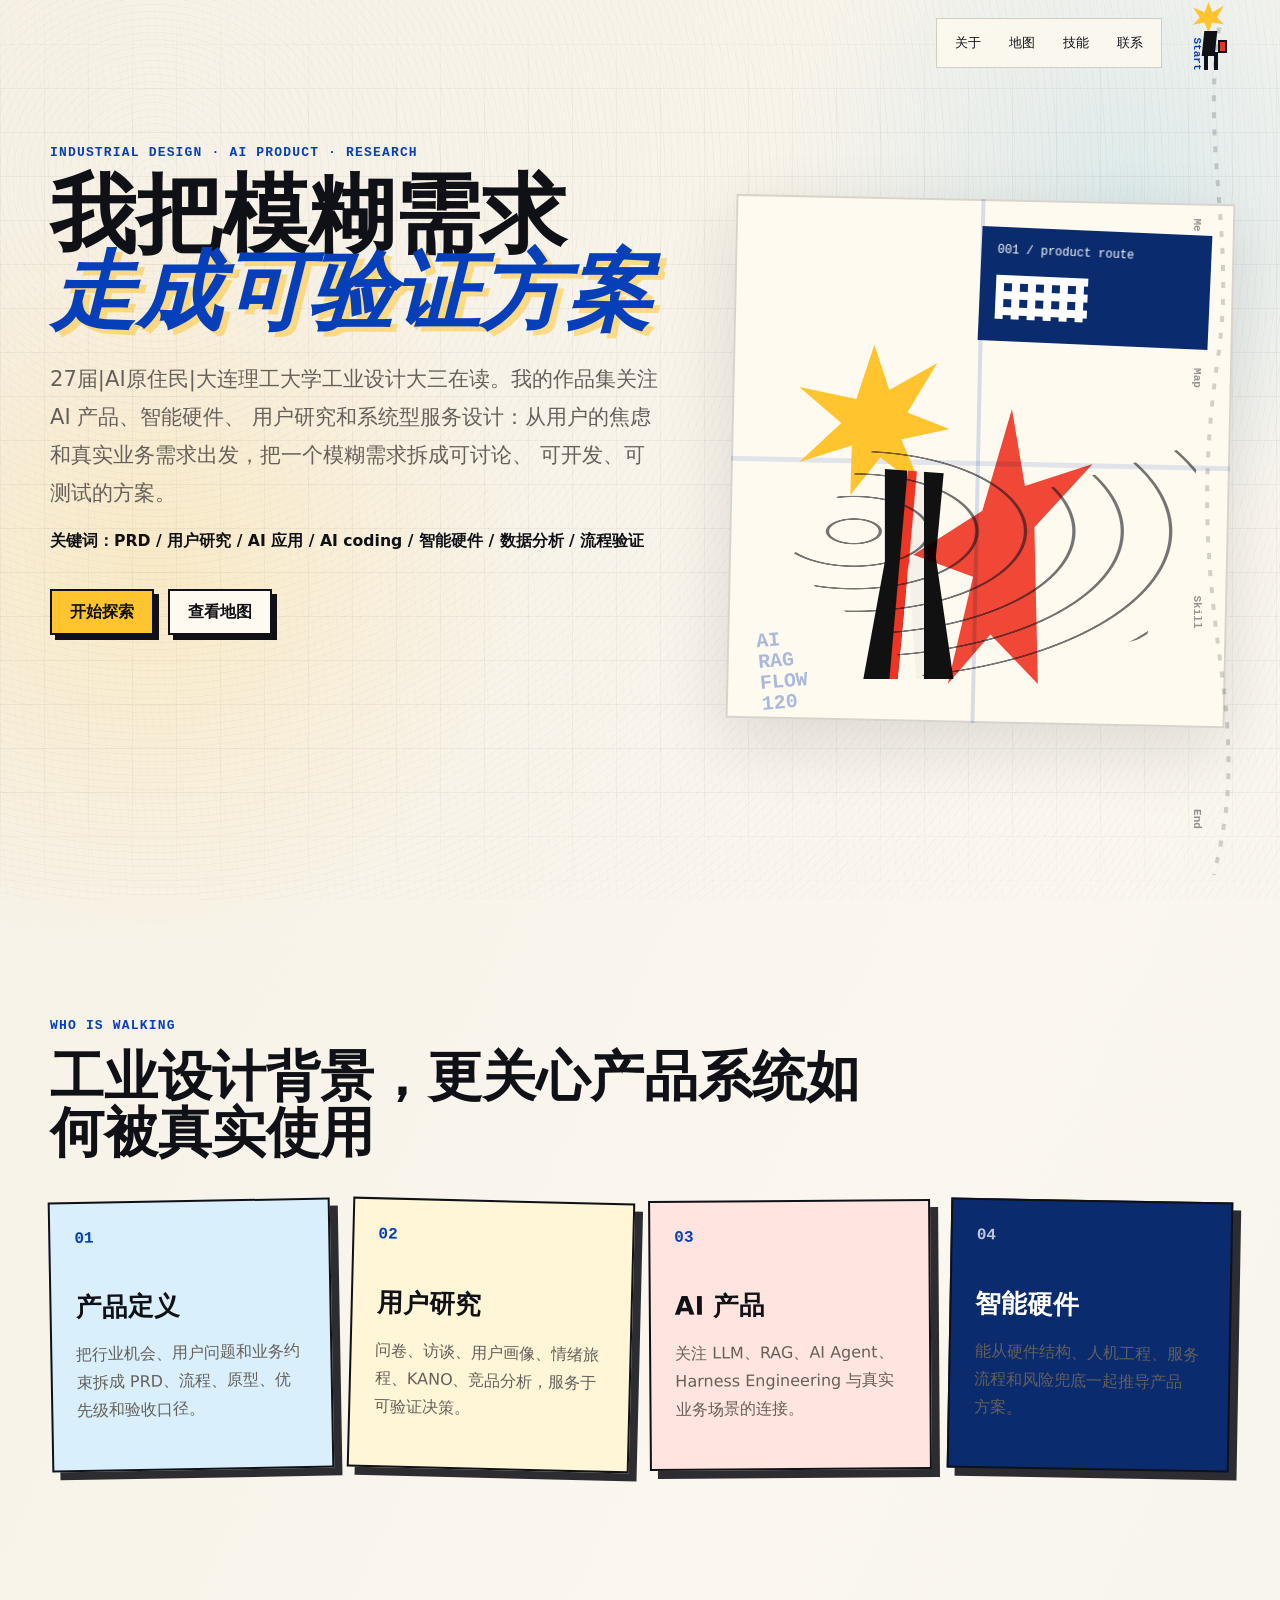
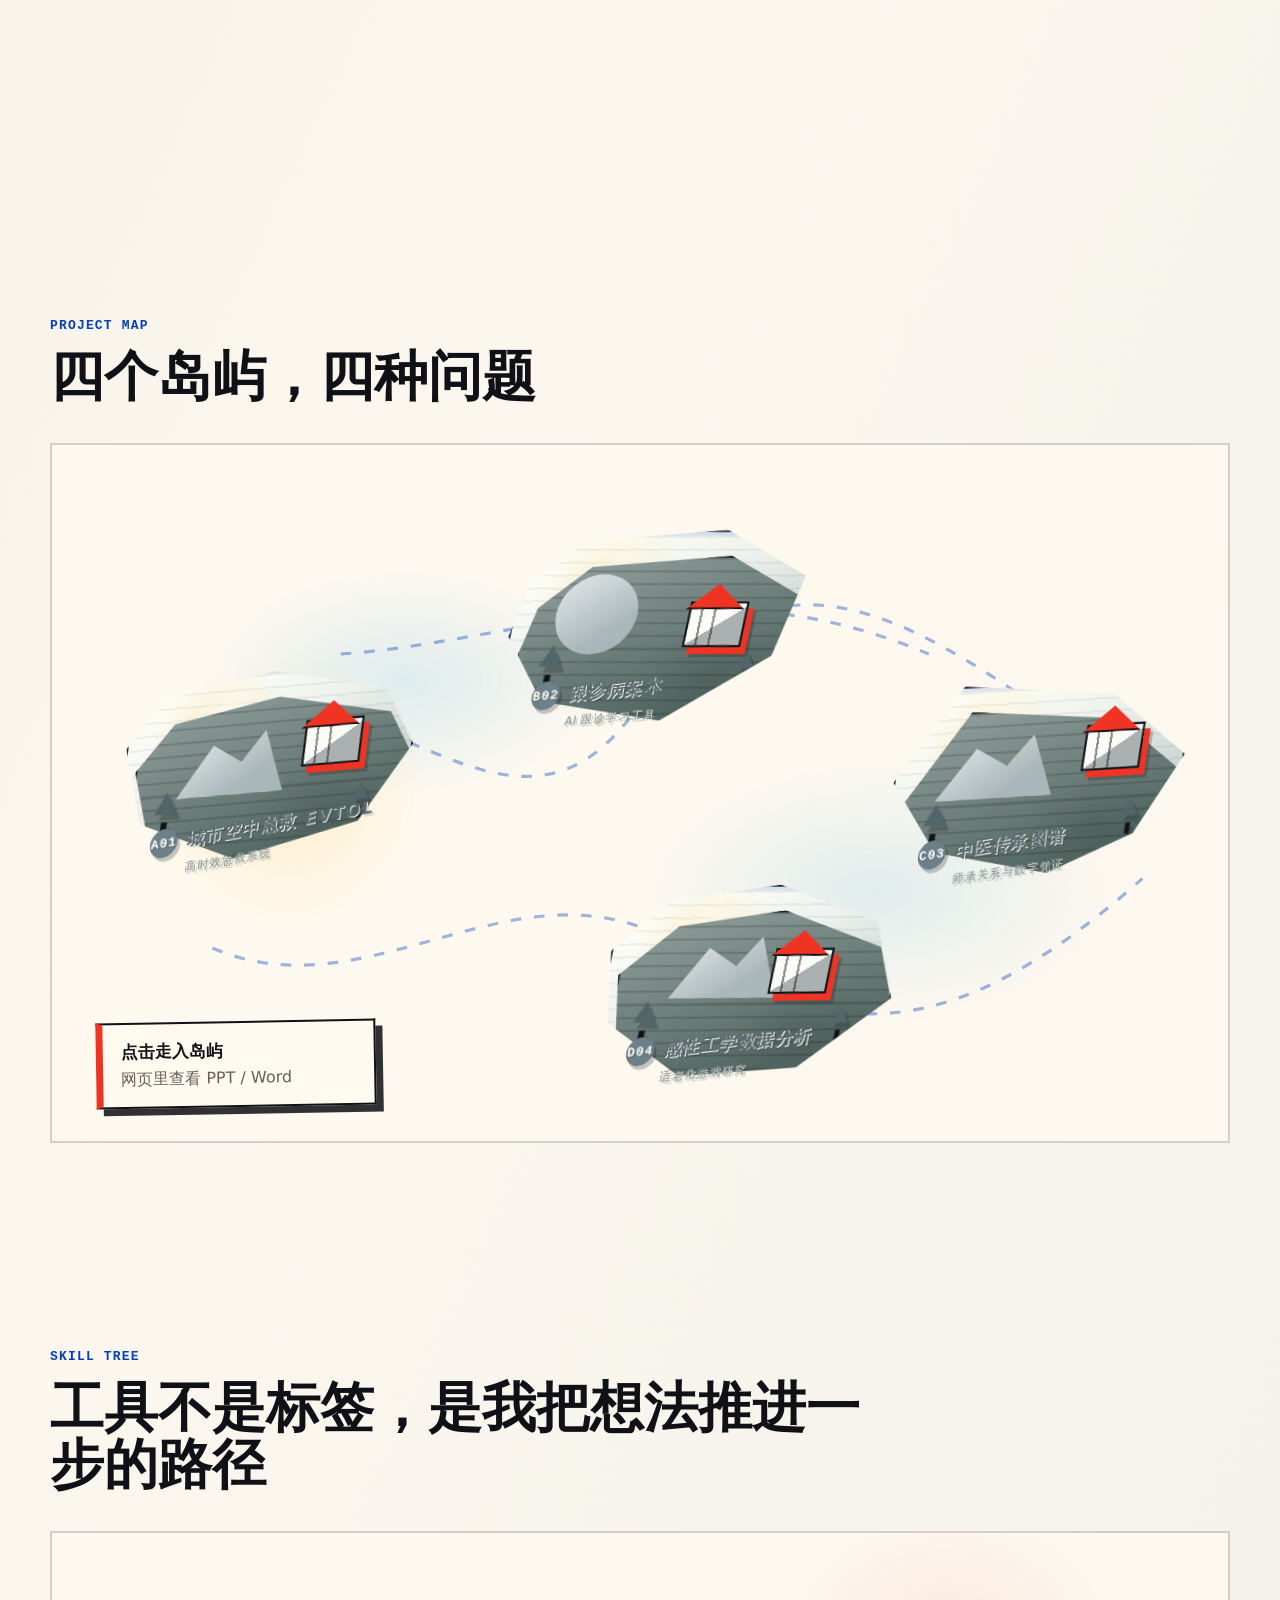
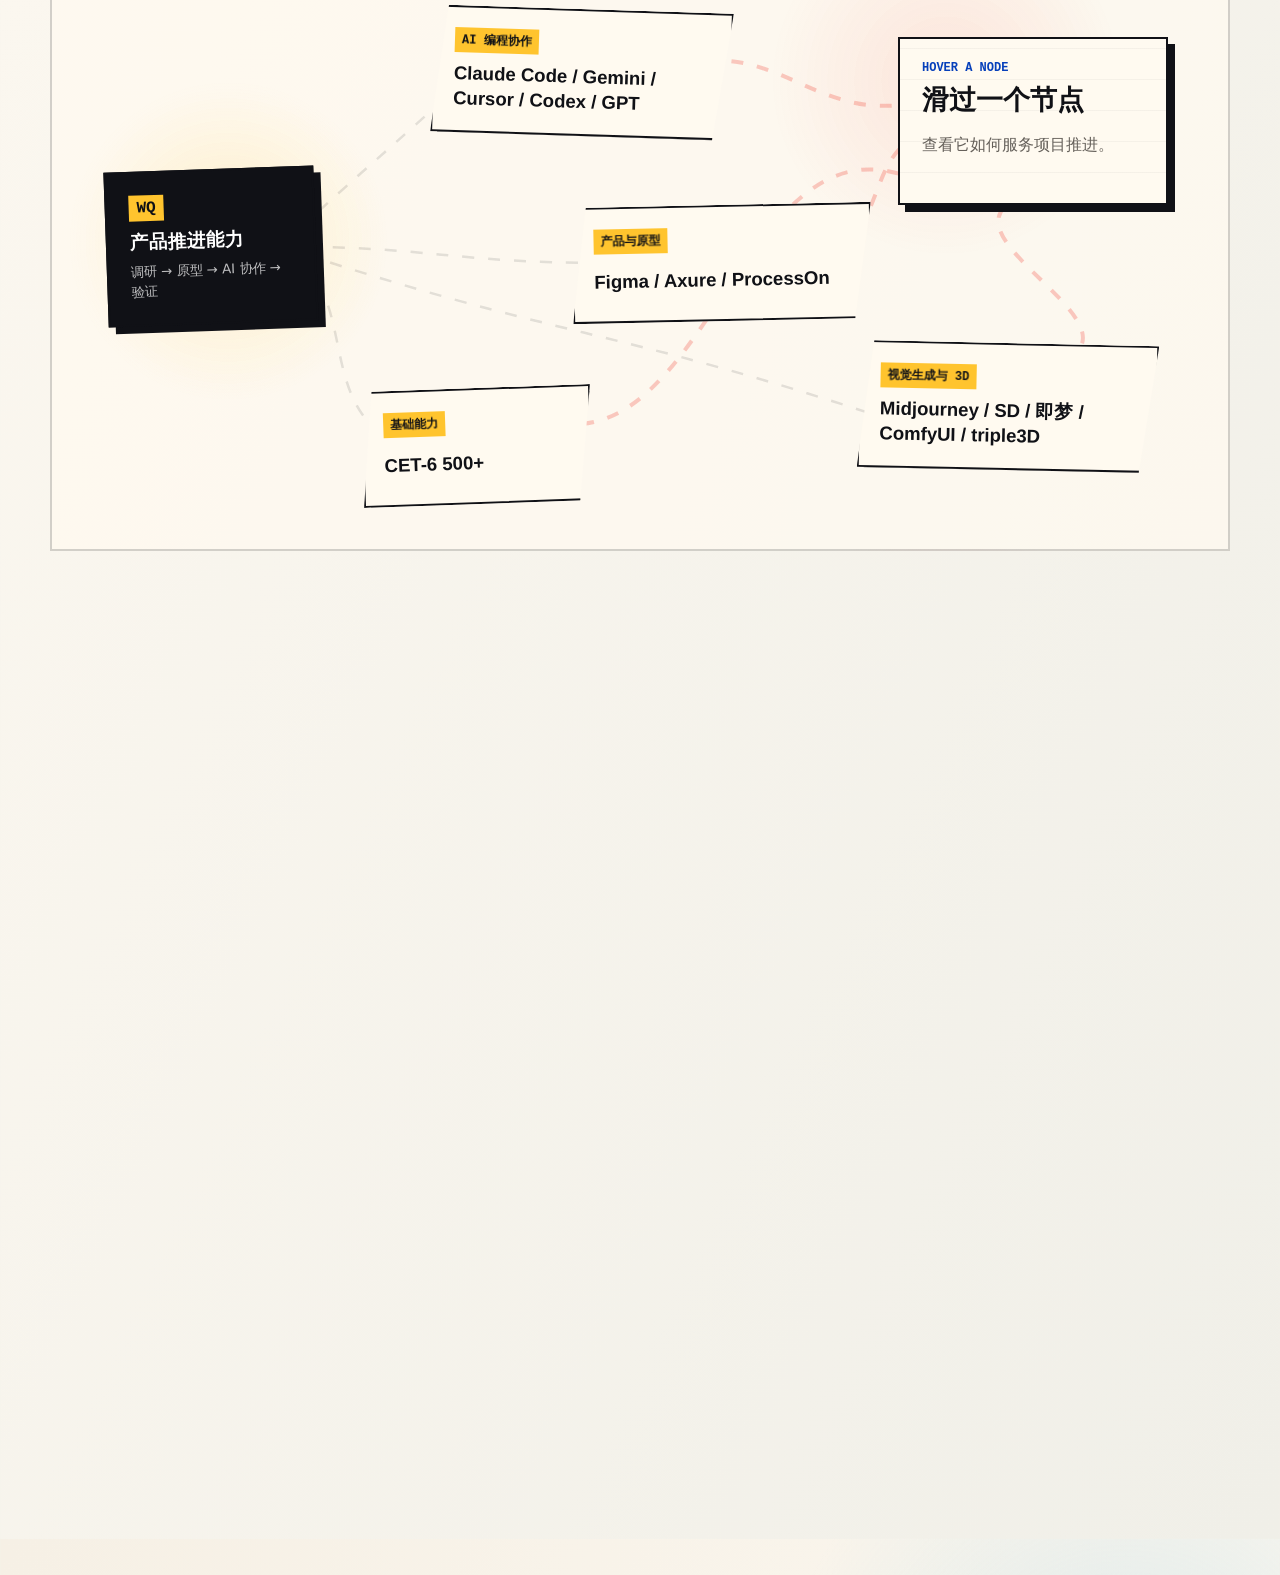
==== index.html @ afb956bc "Prepare portfolio site for Render deployment" ====
<!doctype html>
<html lang="zh-CN">
  <head>
    <meta charset="UTF-8" />
    <meta name="viewport" content="width=device-width, initial-scale=1.0" />
    <meta
      name="description"
      content="王钰琪的产品作品集：工业设计、AI 产品、智能硬件、用户研究与数据分析。"
    />
    <title>王钰琪 | Walking Product Portfolio</title>
    <link rel="icon" href="data:," />
    <link rel="stylesheet" href="./styles.css" />
  </head>
  <body>
    <div class="paper-noise" aria-hidden="true"></div>
    <div class="cursor-orbit" aria-hidden="true"></div>

    <aside class="walk-progress" aria-label="页面进度">
      <svg class="walk-path" viewBox="0 0 100 720" preserveAspectRatio="none" aria-hidden="true">
        <path
          id="walkPath"
          d="M52 22 C 18 120, 84 190, 50 286 S 28 450, 54 528 S 74 646, 42 700"
        />
        <path
          class="walk-path-drawn"
          d="M52 22 C 18 120, 84 190, 50 286 S 28 450, 54 528 S 74 646, 42 700"
        />
      </svg>
      <div class="walker" aria-hidden="true">
        <div class="walker-head"></div>
        <div class="walker-body"></div>
        <div class="walker-leg walker-leg-left"></div>
        <div class="walker-leg walker-leg-right"></div>
        <div class="walker-bag"></div>
      </div>
      <button class="progress-node" data-target="hero" style="--node-y: 6%">Start</button>
      <button class="progress-node" data-target="about" style="--node-y: 25%">Me</button>
      <button class="progress-node" data-target="map" style="--node-y: 42%">Map</button>
      <button class="progress-node" data-target="skills" style="--node-y: 68%">Skill</button>
      <button class="progress-node" data-target="contact" style="--node-y: 91%">End</button>
    </aside>

    <header class="site-header">
      <nav class="top-nav" aria-label="主导航">
        <a href="#about">关于</a>
        <a href="#map">地图</a>
        <a href="#skills">技能</a>
        <a href="#contact">联系</a>
      </nav>
    </header>

    <main>
      <section class="hero section-panel" id="hero">
        <div class="hero-copy">
          <p class="eyebrow">Industrial Design · AI Product · Research</p>
          <h1>
            我把模糊需求
            <span>走成可验证方案</span>
          </h1>
          <p class="lead">
            27届|AI原住民|大连理工大学工业设计大三在读。我的作品集关注 AI 产品、智能硬件、
            用户研究和系统型服务设计：从用户的焦虑和真实业务需求出发，把一个模糊需求拆成可讨论、
            可开发、可测试的方案。
          </p>
          <p class="profile-note">
            关键词：PRD / 用户研究 / AI 应用 / AI coding / 智能硬件 / 数据分析 / 流程验证
          </p>
          <div class="hero-actions">
            <a class="primary-link" href="#about">开始探索</a>
            <a class="ghost-link" href="#map">查看地图</a>
          </div>
        </div>
        <div class="hero-collage motion-reactive" data-reactive-strength="22" aria-hidden="true">
          <div class="sun-person">
            <div class="sun-head"></div>
            <div class="cut-body"></div>
            <div class="shadow-person"></div>
          </div>
          <div class="blueprint-card">
            <span>001 / product route</span>
            <div class="micro-grid"></div>
          </div>
          <div class="scribble-field"></div>
          <div class="ascii-ghost">AI<br />RAG<br />FLOW<br />120</div>
        </div>
      </section>

      <section class="about section-panel reveal" id="about">
        <div class="section-heading">
          <p class="eyebrow">Who is walking</p>
          <h2>工业设计背景，更关心产品系统如何被真实使用</h2>
        </div>
        <div class="profile-grid">
          <article class="profile-slice slice-blue motion-reactive" data-reactive-strength="10">
            <span class="slice-number">01</span>
            <h3>产品定义</h3>
            <p>把行业机会、用户问题和业务约束拆成 PRD、流程、原型、优先级和验收口径。</p>
          </article>
          <article class="profile-slice slice-cream motion-reactive" data-reactive-strength="10">
            <span class="slice-number">02</span>
            <h3>用户研究</h3>
            <p>问卷、访谈、用户画像、情绪旅程、KANO、竞品分析，服务于可验证决策。</p>
          </article>
          <article class="profile-slice slice-red motion-reactive" data-reactive-strength="10">
            <span class="slice-number">03</span>
            <h3>AI 产品</h3>
            <p>关注 LLM、RAG、AI Agent、Harness Engineering 与真实业务场景的连接。</p>
          </article>
          <article class="profile-slice slice-dark motion-reactive" data-reactive-strength="10">
            <span class="slice-number">04</span>
            <h3>智能硬件</h3>
            <p>能从硬件结构、人机工程、服务流程和风险兜底一起推导产品方案。</p>
          </article>
        </div>
      </section>

      <section class="map section-panel reveal" id="map">
        <div class="section-heading">
          <p class="eyebrow">Project map</p>
          <h2>四个岛屿，四种问题</h2>
        </div>
        <div class="map-board">
          <div class="map-tourist" aria-hidden="true">
            <div class="tourist-head"></div>
            <div class="tourist-body"></div>
            <div class="tourist-leg tourist-leg-left"></div>
            <div class="tourist-leg tourist-leg-right"></div>
            <div class="tourist-pack"></div>
          </div>
          <svg class="map-lines" viewBox="0 0 1100 620" aria-hidden="true">
            <path d="M120 300 C260 110 410 410 540 240 S780 120 990 280" />
            <path d="M150 455 C300 520 440 360 590 455 S850 540 1020 390" />
            <path d="M270 180 C430 170 610 90 820 180" />
          </svg>
          <a class="project-island island-evt motion-reactive" href="./project.html?id=evtol" data-project="evtol" data-reactive-strength="16" aria-label="城市空中急救 eVTOL">
            <span class="island-land">
              <span class="island-water"></span>
              <span class="island-hill"></span>
              <span class="island-house"></span>
              <span class="island-tree tree-a"></span>
              <span class="island-tree tree-b"></span>
            </span>
            <span class="island-label">
              <span class="island-code">A01</span>
              <strong>城市空中急救 eVTOL</strong>
              <small>高时效急救系统</small>
            </span>
          </a>
          <a class="project-island island-case motion-reactive" href="./project.html?id=casebook" data-project="casebook" data-reactive-strength="16">
            <span class="island-land">
              <span class="island-water"></span>
              <span class="island-hill"></span>
              <span class="island-house"></span>
              <span class="island-tree tree-a"></span>
              <span class="island-tree tree-b"></span>
            </span>
            <span class="island-label">
              <span class="island-code">B02</span>
              <strong>跟诊病案本</strong>
              <small>AI 跟诊学习工具</small>
            </span>
          </a>
          <a class="project-island island-lineage motion-reactive" href="./project.html?id=lineage" data-project="lineage" data-reactive-strength="16">
            <span class="island-land">
              <span class="island-water"></span>
              <span class="island-hill"></span>
              <span class="island-house"></span>
              <span class="island-tree tree-a"></span>
              <span class="island-tree tree-b"></span>
            </span>
            <span class="island-label">
              <span class="island-code">C03</span>
              <strong>中医传承图谱</strong>
              <small>师承关系与数字凭证</small>
            </span>
          </a>
          <a class="project-island island-kansei motion-reactive" href="./project.html?id=kansei" data-project="kansei" data-reactive-strength="16">
            <span class="island-land">
              <span class="island-water"></span>
              <span class="island-hill"></span>
              <span class="island-house"></span>
              <span class="island-tree tree-a"></span>
              <span class="island-tree tree-b"></span>
            </span>
            <span class="island-label">
              <span class="island-code">D04</span>
              <strong>感性工学数据分析</strong>
              <small>适老化游戏研究</small>
            </span>
          </a>
          <div class="map-hint" aria-hidden="true">
            <b>点击走入岛屿</b>
            <span>网页里查看 PPT / Word</span>
          </div>
        </div>
      </section>

      <section class="skills section-panel reveal" id="skills">
        <div class="section-heading">
          <p class="eyebrow">Skill tree</p>
          <h2>工具不是标签，是我把想法推进一步的路径</h2>
        </div>
        <div class="skill-tree" aria-label="技能树">
          <svg class="skill-wires" viewBox="0 0 1120 600" aria-hidden="true">
            <path class="wire wire-ai" d="M180 270 C285 105 430 92 548 142 S745 142 910 116" />
            <path class="wire wire-ai-result result-wire" d="M620 130 C750 78 820 88 890 160" />
            <path class="wire wire-product" d="M196 312 C330 300 446 302 560 320 S740 320 920 298" />
            <path class="wire wire-product-result result-wire" d="M760 318 C850 300 880 254 880 214" />
            <path class="wire wire-visual" d="M188 356 C318 470 485 492 628 468 S715 482 754 492" />
            <path class="wire wire-visual-result result-wire" d="M920 408 C985 350 958 278 850 270" />
            <path class="wire wire-base" d="M148 350 C240 438 330 486 474 520" />
            <path class="wire wire-base-result result-wire" d="M430 508 C620 588 796 428 878 278" />
          </svg>
          <article class="skill-root motion-reactive" data-reactive-strength="8">
            <span>WQ</span>
            <b>产品推进能力</b>
            <small>调研 → 原型 → AI 协作 → 验证</small>
          </article>
          <button class="skill-node node-ai motion-reactive" data-skill="ai" data-reactive-strength="8">
            <span>AI 编程协作</span>
            <b>Claude Code / Gemini / Cursor / Codex / GPT</b>
          </button>
          <button class="skill-node node-product motion-reactive" data-skill="product" data-reactive-strength="8">
            <span>产品与原型</span>
            <b>Figma / Axure / ProcessOn</b>
          </button>
          <button class="skill-node node-visual motion-reactive" data-skill="visual" data-reactive-strength="8">
            <span>视觉生成与 3D</span>
            <b>Midjourney / SD / 即梦 / ComfyUI / triple3D</b>
          </button>
          <button class="skill-node node-base motion-reactive" data-skill="base" data-reactive-strength="8">
            <span>基础能力</span>
            <b>CET-6 500+</b>
          </button>
          <aside class="skill-panel motion-reactive" data-reactive-strength="8" aria-live="polite">
            <p class="skill-panel-kicker">Hover a node</p>
            <h3 id="skillTitle">滑过一个节点</h3>
            <p id="skillDesc">查看它如何服务项目推进。</p>
          </aside>
        </div>
      </section>

      <section class="contact section-panel reveal" id="contact">
        <div class="receipt">
          <p class="eyebrow">End of walk</p>
          <div class="receipt-lines">
            <span>大连理工大学 · 工业设计 · 大三在读</span>
            <span>AI 产品 / 产品经理 / 智能硬件产品</span>
            <span>ggmz86@qq.com</span>
            <span>18242078725</span>
          </div>
          <a class="primary-link contact-trigger" href="mailto:ggmz86@qq.com">联系我</a>
        </div>
      </section>
    </main>

    <div class="mail-popover" id="mailPopover" hidden>
      <div class="mail-card" role="dialog" aria-modal="true" aria-labelledby="mailTitle">
        <button class="mail-close" type="button" aria-label="关闭提示">×</button>
        <p class="eyebrow">Signal received</p>
        <h2 id="mailTitle">请发送邮件到我的邮箱吧！</h2>
        <p>我已经把收件箱擦亮了：<b>ggmz86@qq.com</b></p>
      </div>
    </div>

    <script src="./content.js"></script>
    <script src="./app.js"></script>
  </body>
</html>
---- styles.css ----
:root {
  --paper: #f4f0e8;
  --paper-2: #fffaf0;
  --ink: #101116;
  --muted: #65605a;
  --blue: #063fba;
  --blue-2: #0b2b6f;
  --sky: #8ecae6;
  --red: #f03424;
  --yellow: #ffc42e;
  --line: rgba(16, 17, 22, 0.18);
  --shadow: 0 22px 70px rgba(16, 17, 22, 0.12);
  --mono: "Courier New", "SFMono-Regular", Consolas, monospace;
  --sans: "Inter", "PingFang SC", "Microsoft YaHei", system-ui, sans-serif;
  --mx: 0;
  --my: 0;
}

* {
  box-sizing: border-box;
}

html {
  scroll-behavior: smooth;
  scroll-padding-top: 96px;
}

body {
  margin: 0;
  min-width: 320px;
  background:
    radial-gradient(circle at 12% 12%, rgba(255, 196, 46, 0.18), transparent 24rem),
    radial-gradient(circle at 88% 4%, rgba(142, 202, 230, 0.26), transparent 22rem),
    linear-gradient(115deg, #f6f0e5, #fbf7ef 42%, #f0efe8);
  color: var(--ink);
  font-family: var(--sans);
  overflow-x: hidden;
}

body::before {
  content: "";
  position: fixed;
  inset: 0;
  pointer-events: none;
  background-image:
    linear-gradient(rgba(16, 17, 22, 0.045) 1px, transparent 1px),
    linear-gradient(90deg, rgba(16, 17, 22, 0.035) 1px, transparent 1px);
  background-size: 44px 44px;
  mask-image: linear-gradient(to bottom, transparent, black 12%, black 88%, transparent);
  z-index: 0;
}

.paper-noise {
  position: fixed;
  inset: 0;
  z-index: 1;
  pointer-events: none;
  opacity: 0.38;
  mix-blend-mode: multiply;
  background-image:
    repeating-radial-gradient(circle at 12% 20%, rgba(16, 17, 22, 0.06) 0 1px, transparent 1px 7px),
    repeating-linear-gradient(85deg, transparent 0 7px, rgba(16, 17, 22, 0.028) 7px 8px);
}

.cursor-orbit {
  position: fixed;
  width: 190px;
  height: 190px;
  border: 1px dashed rgba(6, 63, 186, 0.22);
  border-radius: 50%;
  translate: -50% -50%;
  pointer-events: none;
  z-index: 3;
  opacity: 0;
  transition: opacity 180ms ease;
}

main,
.site-header,
.walk-progress {
  position: relative;
  z-index: 2;
}

.site-header {
  position: fixed;
  top: 18px;
  left: 24px;
  right: 118px;
  display: flex;
  align-items: center;
  justify-content: flex-end;
  gap: 24px;
  z-index: 20;
  pointer-events: none;
}

.top-nav {
  pointer-events: auto;
}

.top-nav {
  display: flex;
  align-items: center;
  gap: 4px;
  padding: 6px;
  border: 1px solid rgba(16, 17, 22, 0.18);
  background: rgba(255, 250, 240, 0.76);
  backdrop-filter: blur(14px);
}

.top-nav a {
  color: var(--ink);
  text-decoration: none;
  font-size: 13px;
  padding: 9px 12px;
}

.top-nav a:hover {
  color: var(--blue);
  background: rgba(6, 63, 186, 0.08);
}

.section-panel {
  width: min(1180px, calc(100vw - 48px));
  min-height: 100vh;
  margin: 0 auto;
  padding: 118px 0 88px;
  scroll-margin-top: 96px;
}

.hero-copy {
  position: relative;
  min-height: 640px;
  isolation: isolate;
}

.hero {
  display: grid;
  grid-template-columns: minmax(0, 1fr) minmax(360px, 0.78fr);
  align-items: center;
  gap: 42px;
}

.eyebrow {
  margin: 0 0 16px;
  color: var(--blue);
  font-family: var(--mono);
  font-size: 13px;
  font-weight: 700;
  letter-spacing: 0.09em;
  text-transform: uppercase;
}

h1,
h2,
h3,
p {
  text-wrap: pretty;
}

h1 {
  margin: 0;
  max-width: 760px;
  font-size: clamp(3.25rem, 6.7vw, 6.3rem);
  line-height: 0.9;
  letter-spacing: 0;
}

h1 span {
  display: block;
  color: var(--blue);
  font-style: italic;
  text-shadow: 6px 5px 0 rgba(255, 196, 46, 0.52);
}

.lead {
  max-width: 650px;
  margin: 30px 0 0;
  color: var(--muted);
  font-size: clamp(1.05rem, 2vw, 1.32rem);
  line-height: 1.8;
}

.hero-copy .lead,
.hero-copy .profile-note,
.hero-copy .hero-actions {
  margin-left: 0;
  max-width: 610px;
}

.profile-note {
  max-width: 640px;
  margin: 16px 0 0;
  color: var(--ink);
  font-size: 0.98rem;
  line-height: 1.7;
  font-weight: 700;
}

.hero-actions {
  display: flex;
  flex-wrap: wrap;
  gap: 14px;
  margin-top: 34px;
}

.primary-link,
.ghost-link {
  display: inline-flex;
  align-items: center;
  min-height: 46px;
  padding: 0 18px;
  border: 2px solid var(--ink);
  color: var(--ink);
  text-decoration: none;
  font-weight: 800;
  box-shadow: 5px 5px 0 var(--ink);
  transition: transform 180ms ease, box-shadow 180ms ease, background 180ms ease;
}

.primary-link {
  background: var(--yellow);
}

.ghost-link {
  background: var(--paper-2);
}

.primary-link:hover,
.ghost-link:hover {
  transform: translate(3px, 3px);
  box-shadow: 2px 2px 0 var(--ink);
}

.hero-collage {
  position: relative;
  min-height: 620px;
  transform:
    translate(calc(var(--mx) * 8px), calc(var(--my) * 8px))
    rotate(calc(var(--mx) * 0.8deg));
  transition: transform 180ms ease;
}

.hero-collage::before {
  content: "";
  position: absolute;
  inset: 44px 0 52px;
  border: 2px solid rgba(16, 17, 22, 0.16);
  transform: rotate(1.2deg);
  background:
    linear-gradient(90deg, transparent 0 49%, rgba(6, 63, 186, 0.16) 49% 50%, transparent 50%),
    linear-gradient(0deg, transparent 0 49%, rgba(6, 63, 186, 0.12) 49% 50%, transparent 50%),
    var(--paper-2);
  box-shadow: var(--shadow);
}

.blueprint-card {
  position: absolute;
  top: 76px;
  right: 20px;
  width: 230px;
  height: 114px;
  padding: 16px;
  background: var(--blue-2);
  color: white;
  font-family: var(--mono);
  font-size: 12px;
  transform: rotate(2.5deg);
  translate: calc(var(--mx) * -14px) calc(var(--my) * 10px);
}

.micro-grid {
  width: 92px;
  height: 44px;
  margin-top: 18px;
  background:
    linear-gradient(90deg, white 8px, transparent 8px) 0 0 / 16px 16px,
    linear-gradient(white 8px, transparent 8px) 0 0 / 16px 16px;
}

.sun-person {
  position: absolute;
  left: 40px;
  top: 190px;
  width: 310px;
  height: 360px;
}

.sun-head {
  position: absolute;
  left: 28px;
  top: 0;
  width: 150px;
  height: 150px;
  background: var(--yellow);
  clip-path: polygon(50% 0, 60% 30%, 92% 12%, 72% 45%, 100% 56%, 68% 63%, 82% 96%, 54% 75%, 34% 100%, 35% 67%, 0 78%, 28% 52%, 0 28%, 38% 36%);
  filter: url("#none");
  animation: pulseSun 2.8s steps(2) infinite;
}

.hero-collage:hover .sun-head,
.motion-reactive.is-reacting .sun-head {
  animation-duration: 0.55s;
}

.cut-body {
  position: absolute;
  left: 92px;
  top: 124px;
  width: 98px;
  height: 210px;
  background:
    linear-gradient(95deg, transparent 0 38%, var(--red) 39% 46%, transparent 47%),
    linear-gradient(90deg, #111 0 45%, #f5f1e9 45% 62%, #111 62%);
  clip-path: polygon(22% 0, 82% 2%, 74% 42%, 92% 100%, 54% 100%, 46% 45%, 35% 100%, 0 100%, 22% 44%);
}

.shadow-person {
  position: absolute;
  right: 0;
  top: 64px;
  width: 170px;
  height: 275px;
  background: var(--red);
  opacity: 0.9;
  clip-path: polygon(48% 0, 62% 28%, 100% 20%, 71% 43%, 86% 100%, 54% 82%, 33% 100%, 39% 61%, 2% 53%, 39% 37%);
  mix-blend-mode: multiply;
  transform: skew(-8deg);
  translate: calc(var(--mx) * 18px) calc(var(--my) * -10px);
}

.scribble-field {
  position: absolute;
  right: 44px;
  bottom: 92px;
  width: 380px;
  height: 240px;
  background:
    repeating-radial-gradient(ellipse at 16% 38%, transparent 0 22px, rgba(16, 17, 22, 0.8) 23px 25px, transparent 26px 44px);
  clip-path: polygon(0 50%, 24% 0, 62% 22%, 100% 4%, 86% 78%, 38% 100%);
  opacity: 0.72;
  transform:
    translate(calc(var(--mx) * 26px), calc(var(--my) * -18px))
    rotate(calc(var(--mx) * 9deg))
    scale(1.1);
  animation: rippleFloat 2.4s ease-in-out infinite;
}

.ascii-ghost {
  position: absolute;
  left: 28px;
  bottom: 62px;
  color: var(--blue);
  font-family: var(--mono);
  font-size: 20px;
  font-weight: 900;
  line-height: 1.05;
  opacity: 0.34;
  transform: rotate(-5deg);
  translate: calc(var(--mx) * -10px) calc(var(--my) * -18px);
}

.section-heading {
  max-width: 860px;
  margin-bottom: 38px;
}

.section-heading .eyebrow,
.section-heading h2,
.profile-slice,
.project-island,
.skill-root,
.skill-node,
.skill-panel,
.receipt {
  opacity: 0;
  transform:
    translate(
      calc(var(--card-x, 0px) + var(--hover-x, 0px)),
      calc(var(--card-y, 0px) + var(--hover-y, 42px))
    )
    rotate(var(--tilt, 0deg));
  transition:
    opacity 520ms ease,
    transform 620ms cubic-bezier(0.05, 0.88, 0.15, 1);
}

.section-heading h2 {
  transition-delay: 80ms;
}

.reveal.is-visible .section-heading .eyebrow,
.reveal.is-visible .section-heading h2,
.reveal.is-visible .profile-slice,
.reveal.is-visible .project-island,
.reveal.is-visible .skill-root,
.reveal.is-visible .skill-node,
.reveal.is-visible .skill-panel,
.reveal.is-visible .receipt {
  opacity: 1;
  transform:
    translate(
      calc(var(--card-x, 0px) + var(--hover-x, 0px)),
      calc(var(--card-y, 0px) + var(--hover-y, 0px))
    )
    rotate(var(--tilt, 0deg));
}

.reveal.is-visible .profile-slice:nth-child(2),
.reveal.is-visible .project-island:nth-of-type(2),
.reveal.is-visible .skill-node:nth-of-type(2) {
  transition-delay: 110ms;
}

.reveal.is-visible .profile-slice:nth-child(3),
.reveal.is-visible .project-island:nth-of-type(3),
.reveal.is-visible .skill-node:nth-of-type(3) {
  transition-delay: 190ms;
}

.reveal.is-visible .profile-slice:nth-child(4),
.reveal.is-visible .project-island:nth-of-type(4),
.reveal.is-visible .skill-node:nth-of-type(4) {
  transition-delay: 270ms;
}

.section-heading h2 {
  margin: 0;
  font-size: clamp(2rem, 4.2vw, 4rem);
  line-height: 1.05;
  letter-spacing: 0;
}

.profile-grid {
  display: grid;
  grid-template-columns: repeat(4, minmax(0, 1fr));
  gap: 18px;
}

.profile-slice,
.receipt {
  border: 2px solid var(--ink);
  background: var(--paper-2);
  box-shadow: 8px 8px 0 rgba(16, 17, 22, 0.88);
}

.profile-slice {
  min-height: 270px;
  padding: 24px;
  --tilt: -1deg;
  transition: transform 180ms ease, background 220ms ease, opacity 520ms ease;
}

.profile-slice:nth-child(2) { --tilt: 1.4deg; }
.profile-slice:nth-child(3) { --tilt: -0.4deg; }
.profile-slice:nth-child(4) { --tilt: 1deg; }

.profile-slice:hover {
  --hover-x: var(--rx, 0px);
  --hover-y: calc(-8px + var(--ry, 0px));
  --tilt: 0deg;
}

.slice-blue { background: #d9effb; }
.slice-cream { background: #fff5d7; }
.slice-red { background: #ffe4df; }
.slice-dark { background: var(--blue-2); color: white; }
.slice-dark p,
.slice-dark .slice-number { color: rgba(255, 255, 255, 0.74); }

.slice-number {
  color: var(--blue);
  font-family: var(--mono);
  font-weight: 900;
}

.profile-slice h3 {
  margin: 42px 0 16px;
  font-size: 1.6rem;
}

.profile-slice p {
  margin: 0;
  color: var(--muted);
  line-height: 1.75;
}

.map-board {
  position: relative;
  min-height: 700px;
  border: 2px solid rgba(16, 17, 22, 0.18);
  background:
    radial-gradient(ellipse at 30% 34%, rgba(142, 202, 230, 0.28), transparent 13rem),
    radial-gradient(ellipse at 70% 64%, rgba(142, 202, 230, 0.26), transparent 15rem),
    radial-gradient(circle at 20% 50%, rgba(255, 196, 46, 0.18), transparent 9rem),
    rgba(255, 250, 240, 0.72);
  overflow: hidden;
}

.map-board.is-touring {
  cursor: none;
}

.map-lines {
  position: absolute;
  inset: 0;
  width: 100%;
  height: 100%;
  fill: none;
  stroke: rgba(6, 63, 186, 0.38);
  stroke-width: 3;
  stroke-dasharray: 10 12;
}

.map-tourist {
  position: absolute;
  left: var(--tour-x, 50%);
  top: var(--tour-y, 50%);
  width: 46px;
  height: 66px;
  z-index: 9;
  pointer-events: none;
  opacity: 0;
  transform: translate(-50%, -86%) scale(0.92);
  transition: opacity 120ms ease;
}

.map-board.is-touring .map-tourist {
  opacity: 1;
}

.tourist-head {
  position: absolute;
  left: 8px;
  top: 0;
  width: 32px;
  height: 32px;
  background: var(--yellow);
  clip-path: polygon(50% 0, 62% 33%, 100% 12%, 77% 50%, 100% 72%, 61% 66%, 50% 100%, 37% 66%, 0 73%, 22% 50%, 0 18%, 38% 33%);
}

.tourist-body {
  position: absolute;
  left: 18px;
  top: 30px;
  width: 13px;
  height: 24px;
  background: var(--ink);
  transform: skew(-7deg);
}

.tourist-leg {
  position: absolute;
  top: 52px;
  width: 4px;
  height: 16px;
  background: var(--ink);
  transform-origin: top;
}

.tourist-leg-left {
  left: 18px;
  animation: leftStep 0.34s steps(2) infinite;
}

.tourist-leg-right {
  left: 29px;
  animation: rightStep 0.34s steps(2) infinite;
}

.tourist-pack {
  position: absolute;
  left: 32px;
  top: 38px;
  width: 10px;
  height: 13px;
  border: 2px solid var(--ink);
  background: var(--red);
}

.project-island {
  position: absolute;
  width: 300px;
  height: 230px;
  padding: 0;
  border: 0;
  background: transparent;
  color: var(--ink);
  text-align: left;
  cursor: pointer;
  text-decoration: none;
  transition: transform 160ms cubic-bezier(0.1, 1.2, 0.1, 1);
  will-change: transform;
}

.project-island:hover {
  --hover-x: calc(4px + var(--rx, 0px));
  --hover-y: calc(-8px + var(--ry, 0px));
  --tilt: calc(var(--base-rotate, 0deg) + var(--spin, 0deg));
}

.project-island.is-visited .island-label {
  box-shadow:
    5px 5px 0 var(--red),
    9px 12px 0 rgba(16, 17, 22, 0.16);
}

.project-island.is-visited .island-water {
  border-color: rgba(6, 63, 186, 0.68);
  animation: islandWake 0.72s ease both;
}

.project-island strong {
  font-size: 1rem;
}

.project-island small {
  color: var(--muted);
}

.island-land {
  position: absolute;
  inset: 14px 6px 24px;
  display: block;
  background:
    radial-gradient(circle at 35% 26%, rgba(255, 255, 255, 0.92), transparent 15%),
    radial-gradient(circle at var(--hill-x, 32%) var(--hill-y, 33%), rgba(255, 196, 46, 0.24), transparent 30%),
    repeating-linear-gradient(0deg, rgba(16, 17, 22, 0.055) 0 2px, transparent 2px 13px),
    linear-gradient(150deg, #fbfcf6 0 18%, #edf1ed 43%, #c8d3d0 74%, #aab8b4 100%);
  border: 2px solid var(--ink);
  box-shadow:
    0 16px 0 #708681,
    12px 28px 0 rgba(16, 17, 22, 0.52);
  clip-path: var(--island-shape, polygon(18% 4%, 58% 0, 90% 18%, 100% 55%, 80% 92%, 42% 100%, 6% 82%, 0 40%));
  overflow: visible;
  isolation: isolate;
  transform: skewX(-12deg) rotate(-2deg);
  transform-origin: 50% 70%;
}

.island-land::before,
.island-land::after {
  content: "";
  position: absolute;
  inset: 0;
  clip-path: inherit;
  pointer-events: none;
}

.island-land::before {
  z-index: -1;
  transform: translate(10px, 24px);
  background:
    repeating-linear-gradient(0deg, rgba(16, 17, 22, 0.18) 0 2px, transparent 2px 13px),
    linear-gradient(160deg, #94a29f, #536762 74%);
  border: 2px solid rgba(16, 17, 22, 0.8);
}

.island-land::after {
  z-index: 1;
  background:
    linear-gradient(125deg, rgba(255, 255, 255, 0.42), transparent 33%),
    radial-gradient(ellipse at 72% 78%, rgba(16, 17, 22, 0.09), transparent 26%);
  mix-blend-mode: multiply;
}

.island-water {
  position: absolute;
  inset: -18px;
  z-index: -2;
  border: 13px solid rgba(136, 158, 168, 0.72);
  clip-path: inherit;
  pointer-events: none;
  filter: drop-shadow(5px 9px 0 rgba(6, 63, 186, 0.18));
}

.island-hill {
  position: absolute;
  left: var(--hill-left, 48px);
  top: var(--hill-top, 46px);
  z-index: 2;
  width: var(--hill-width, 106px);
  height: var(--hill-height, 62px);
  background:
    linear-gradient(145deg, #e5eaeb, #aab7ba 70%),
    #b5c2c4;
  clip-path: var(--hill-shape, polygon(0 100%, 30% 18%, 58% 48%, 78% 0, 100% 100%));
  filter: drop-shadow(5px 7px 0 rgba(16, 17, 22, 0.18));
}

.island-house {
  position: absolute;
  right: var(--house-right, 48px);
  top: var(--house-top, 52px);
  z-index: 3;
  width: var(--house-width, 58px);
  height: var(--house-height, 46px);
  background:
    linear-gradient(90deg, transparent 0 18%, rgba(16, 17, 22, 0.48) 18% 22%, transparent 22% 42%, rgba(16, 17, 22, 0.48) 42% 46%, transparent 46%),
    linear-gradient(145deg, #fbfbf7 0 52%, #aab1b0 52% 100%);
  border: 2px solid var(--ink);
  box-shadow:
    6px 7px 0 var(--red),
    9px 10px 0 rgba(16, 17, 22, 0.24);
}

.island-house::before {
  content: "";
  position: absolute;
  left: -6px;
  top: -20px;
  width: 58px;
  height: 24px;
  background: var(--red);
  clip-path: polygon(50% 0, 100% 100%, 0 100%);
  border-bottom: 2px solid var(--ink);
}

.island-tree {
  position: absolute;
  z-index: 3;
  width: 24px;
  height: 44px;
  filter: drop-shadow(5px 6px 0 rgba(16, 17, 22, 0.24));
}

.island-tree::before {
  content: "";
  position: absolute;
  left: 8px;
  bottom: 0;
  width: 6px;
  height: 14px;
  background: var(--ink);
}

.island-tree::after {
  content: "";
  position: absolute;
  left: 0;
  top: 0;
  width: 22px;
  height: 22px;
  background: #52656a;
  clip-path: polygon(50% 0, 100% 100%, 0 100%);
}

.tree-a {
  left: 34px;
  bottom: 30px;
}

.tree-b {
  right: 32px;
  bottom: 28px;
  scale: 0.8;
}

.island-label {
  position: absolute;
  left: 30px;
  right: 12px;
  bottom: 8px;
  z-index: 4;
  display: grid;
  grid-template-columns: auto 1fr;
  gap: 6px 10px;
  padding: 0;
  background: transparent;
  border: 0;
  box-shadow: none;
  transform: rotate(-7deg) skewX(-15deg);
  transform-origin: left bottom;
  color: #5f6f76;
  text-transform: uppercase;
  letter-spacing: 0.1em;
  text-shadow:
    1px 1px 0 #f8fbf0,
    2px 2px 0 rgba(16, 17, 22, 0.28);
}

.island-code {
  display: grid;
  place-items: center;
  width: 28px;
  height: 28px;
  border-radius: 50%;
  background: #6d7f88;
  color: white;
  font-family: var(--mono);
  font-size: 12px;
  box-shadow: 3px 4px 0 rgba(16, 17, 22, 0.22);
}

.island-label strong {
  align-self: center;
  font-size: 1.08rem;
  line-height: 1.05;
  color: #596970;
}

.island-label small {
  grid-column: 2;
  font-size: 0.72rem;
  letter-spacing: 0.04em;
  color: #7d888c;
}

.island-evt {
  left: 5%;
  top: 30%;
  --base-rotate: -3deg;
  --tilt: var(--base-rotate);
  --island-shape: polygon(12% 12%, 48% 2%, 88% 15%, 100% 46%, 84% 84%, 42% 98%, 8% 76%, 0 36%);
  --hill-left: 54px;
  --hill-top: 60px;
  --house-right: 50px;
  --house-top: 54px;
}

.island-case {
  left: 38%;
  top: 10%;
  --base-rotate: 2deg;
  --tilt: var(--base-rotate);
  --island-shape: polygon(4% 28%, 20% 6%, 68% 0, 98% 24%, 92% 66%, 58% 100%, 16% 90%, 0 56%);
  --hill-left: 38px;
  --hill-top: 42px;
  --hill-width: 86px;
  --hill-height: 82px;
  --hill-shape: circle(48% at 50% 50%);
  --house-right: 54px;
  --house-top: 70px;
}

.island-lineage {
  right: 4%;
  top: 32%;
  --base-rotate: -1.5deg;
  --tilt: var(--base-rotate);
  --island-shape: polygon(20% 0, 72% 8%, 100% 42%, 86% 82%, 58% 100%, 18% 86%, 0 48%);
  --hill-left: 42px;
  --hill-top: 50px;
  --hill-width: 116px;
  --house-right: 42px;
  --house-top: 44px;
}

.island-kansei {
  left: 46%;
  top: 61%;
  --base-rotate: 1.5deg;
  --tilt: var(--base-rotate);
  --island-shape: polygon(18% 8%, 54% 0, 90% 20%, 100% 60%, 72% 96%, 32% 100%, 4% 72%, 0 34%);
  --hill-left: 64px;
  --hill-top: 50px;
  --house-right: 64px;
  --house-top: 62px;
}

.map-hint {
  position: absolute;
  left: 44px;
  bottom: 34px;
  display: grid;
  gap: 6px;
  width: min(280px, calc(100% - 88px));
  padding: 16px 18px;
  border: 2px solid var(--ink);
  border-left: 7px solid var(--red);
  background: var(--paper-2);
  box-shadow: 7px 7px 0 rgba(16, 17, 22, 0.86);
  transform: rotate(-1deg);
}

.map-hint b {
  font-size: 1.05rem;
}

.map-hint span {
  color: var(--muted);
}

.motion-reactive.is-reacting {
  --spin: calc((var(--mx) + var(--my)) * 5deg);
}

.skill-tree {
  position: relative;
  min-height: 620px;
  border: 2px solid rgba(16, 17, 22, 0.18);
  background:
    radial-gradient(circle at 15% 50%, rgba(255, 196, 46, 0.2), transparent 10rem),
    radial-gradient(circle at 76% 24%, rgba(240, 52, 36, 0.1), transparent 11rem),
    rgba(255, 250, 240, 0.72);
  overflow: hidden;
}

.skill-wires {
  position: absolute;
  inset: 0;
  width: 100%;
  height: 100%;
  fill: none;
  pointer-events: none;
}

.wire {
  stroke: rgba(16, 17, 22, 0.2);
  stroke-width: 2.5;
  stroke-dasharray: 12 14;
  opacity: 0.56;
  vector-effect: non-scaling-stroke;
  transition: opacity 140ms ease, stroke 140ms ease, stroke-width 140ms ease, stroke-dasharray 140ms ease;
}

.result-wire {
  stroke: rgba(240, 52, 36, 0.34);
  stroke-width: 4;
  opacity: 0.72;
}

.skill-tree[data-active] .wire {
  opacity: 0.14;
}

.skill-tree[data-active="ai"] .wire-ai,
.skill-tree[data-active="ai"] .wire-ai-result,
.skill-tree[data-active="product"] .wire-product,
.skill-tree[data-active="product"] .wire-product-result,
.skill-tree[data-active="visual"] .wire-visual,
.skill-tree[data-active="visual"] .wire-visual-result,
.skill-tree[data-active="base"] .wire-base,
.skill-tree[data-active="base"] .wire-base-result {
  stroke: var(--red);
  stroke-width: 6;
  stroke-dasharray: 18 4;
  opacity: 1;
  animation: wirePulse 0.42s linear infinite;
}

.skill-tree[data-active="ai"] .wire-ai-result,
.skill-tree[data-active="product"] .wire-product-result,
.skill-tree[data-active="visual"] .wire-visual-result,
.skill-tree[data-active="base"] .wire-base-result {
  stroke-width: 8;
  opacity: 1;
}

.skill-root,
.skill-node,
.skill-panel {
  position: absolute;
  border: 2px solid var(--ink);
  box-shadow: 7px 7px 0 var(--ink);
}

.skill-root {
  left: 54px;
  top: 236px;
  display: grid;
  gap: 8px;
  width: 210px;
  padding: 22px;
  background: var(--ink);
  color: white;
  --tilt: -2deg;
}

.skill-root span {
  width: max-content;
  padding: 4px 8px;
  background: var(--yellow);
  color: var(--ink);
  font-family: var(--mono);
  font-weight: 900;
}

.skill-root b,
.skill-node b {
  font-size: 1.16rem;
  line-height: 1.35;
}

.skill-root small {
  color: rgba(255, 255, 255, 0.72);
  line-height: 1.5;
}

.skill-node {
  display: grid;
  gap: 8px;
  width: 300px;
  min-height: 116px;
  padding: 20px;
  background: var(--paper-2);
  color: var(--ink);
  text-align: left;
  cursor: pointer;
  clip-path: polygon(5% 0, 100% 0, 94% 100%, 0 100%);
  transition: transform 120ms cubic-bezier(0.1, 1.2, 0.1, 1), background 120ms ease, box-shadow 120ms ease;
}

.skill-root,
.skill-node,
.skill-panel {
  touch-action: none;
}

.skill-node.is-dragging,
.skill-root.is-dragging,
.skill-panel.is-dragging {
  cursor: grabbing;
  z-index: 8;
  transition: none;
}

.skill-node::before {
  content: "";
  position: absolute;
  inset: 0;
  background: linear-gradient(105deg, transparent 0 40%, var(--red) 40% 68%, transparent 68%);
  opacity: 0;
  transform: translateX(-70%);
  transition: opacity 70ms linear, transform 110ms cubic-bezier(0.02, 0.95, 0.1, 1);
  pointer-events: none;
}

.skill-node span,
.skill-node b {
  position: relative;
  z-index: 1;
  box-decoration-break: clone;
  -webkit-box-decoration-break: clone;
}

.skill-node span {
  width: max-content;
  background: var(--yellow);
  padding: 4px 7px;
  font-family: var(--mono);
  font-size: 12px;
  font-weight: 900;
}

.skill-node:hover,
.skill-node.is-active,
.skill-node:focus-visible {
  --hover-x: -10px;
  --hover-y: -5px;
  --tilt: 0deg;
  background: var(--paper-2);
  box-shadow: 12px 12px 0 var(--red);
  outline: 0;
}

.skill-node:hover::before,
.skill-node.is-active::before,
.skill-node:focus-visible::before {
  opacity: 0.96;
  transform: translateX(18%) scaleX(1.15);
}

.node-ai {
  left: 380px;
  top: 76px;
  --tilt: 1.8deg;
}

.node-product {
  left: 520px;
  top: 272px;
  --tilt: -1.2deg;
}

.node-visual {
  right: 70px;
  top: 410px;
  --tilt: 1.2deg;
}

.node-base {
  left: 310px;
  top: 455px;
  width: 230px;
  --tilt: -2deg;
}

.skill-panel {
  right: 60px;
  top: 104px;
  width: 270px;
  min-height: 168px;
  padding: 22px;
  background:
    repeating-linear-gradient(0deg, transparent 0 30px, rgba(16, 17, 22, 0.08) 31px),
    var(--paper-2);
}

.skill-panel-kicker {
  margin: 0 0 10px;
  color: var(--blue);
  font-family: var(--mono);
  font-size: 12px;
  font-weight: 900;
  text-transform: uppercase;
}

.skill-panel h3 {
  margin: 0;
  font-size: 1.7rem;
  line-height: 1.1;
}

.skill-panel p:last-child {
  color: var(--muted);
  line-height: 1.7;
}

.contact {
  display: grid;
  place-items: center;
}

.receipt {
  width: min(760px, 100%);
  padding: 42px;
  background:
    repeating-linear-gradient(0deg, transparent 0 34px, rgba(16, 17, 22, 0.08) 35px),
    var(--paper-2);
}

.receipt h2 {
  margin: 0;
  font-size: clamp(2.2rem, 5vw, 4.7rem);
  line-height: 1.05;
}

.receipt-lines {
  display: grid;
  gap: 10px;
  margin: 10px 0 34px;
  font-family: var(--mono);
  color: var(--muted);
}

.mail-popover {
  position: fixed;
  inset: 0;
  z-index: 40;
  display: grid;
  place-items: center;
  padding: 24px;
  background: rgba(16, 17, 22, 0.24);
  backdrop-filter: blur(4px);
}

.mail-popover[hidden] {
  display: none;
}

.mail-card {
  position: relative;
  width: min(520px, 100%);
  padding: 30px;
  border: 2px solid var(--ink);
  background:
    linear-gradient(112deg, transparent 0 58%, var(--red) 58% 74%, transparent 74%),
    repeating-linear-gradient(0deg, transparent 0 30px, rgba(16, 17, 22, 0.08) 31px),
    var(--paper-2);
  box-shadow: 12px 12px 0 var(--ink);
  transform: rotate(-1deg);
  animation: popCard 180ms cubic-bezier(0.1, 1.2, 0.1, 1) both;
}

.mail-card h2 {
  max-width: 390px;
  margin: 0;
  font-size: clamp(1.9rem, 5vw, 3rem);
  line-height: 1.05;
}

.mail-card p:not(.eyebrow) {
  max-width: 400px;
  color: var(--muted);
  line-height: 1.75;
}

.mail-card b {
  color: var(--ink);
}

.mail-close {
  position: absolute;
  right: 14px;
  top: 12px;
  width: 34px;
  height: 34px;
  border: 2px solid var(--ink);
  background: var(--yellow);
  color: var(--ink);
  box-shadow: 4px 4px 0 var(--ink);
  font-size: 22px;
  font-weight: 900;
  cursor: pointer;
}

.doc-page .site-header {
  right: 48px;
}

.project-doc {
  width: min(1120px, calc(100vw - 56px));
  margin: 0 auto;
  padding: 120px 0 88px;
}

.back-link {
  display: inline-flex;
  align-items: center;
  min-height: 42px;
  margin-bottom: 32px;
  padding: 0 14px;
  border: 2px solid var(--ink);
  background: var(--yellow);
  color: var(--ink);
  box-shadow: 5px 5px 0 var(--ink);
  font-weight: 900;
  text-decoration: none;
}

.doc-hero {
  position: relative;
  padding: 34px 38px 42px;
  border: 2px solid var(--ink);
  background:
    linear-gradient(108deg, transparent 0 75%, rgba(240, 52, 36, 0.92) 75% 88%, transparent 88%),
    repeating-linear-gradient(0deg, transparent 0 30px, rgba(16, 17, 22, 0.07) 31px),
    var(--paper-2);
  box-shadow: 10px 10px 0 var(--ink);
  overflow: hidden;
}

.doc-hero h1 {
  position: relative;
  z-index: 1;
  max-width: 760px;
  font-size: clamp(2.3rem, 4.6vw, 4.15rem);
  line-height: 1.04;
}

.doc-hero .lead {
  position: relative;
  z-index: 1;
  max-width: 700px;
  color: var(--ink);
}

.doc-index {
  margin: 48px 0 26px;
}

.doc-index-grid {
  display: grid;
  grid-template-columns: repeat(5, minmax(0, 1fr));
  gap: 14px;
}

.doc-index-item {
  min-height: 138px;
  padding: 18px;
  border: 2px solid var(--ink);
  background: var(--paper-2);
  color: var(--ink);
  box-shadow: 6px 6px 0 rgba(16, 17, 22, 0.86);
  text-decoration: none;
  transition: transform 140ms cubic-bezier(0.1, 1.2, 0.1, 1), box-shadow 140ms ease;
}

.doc-index-item:hover,
.doc-index-item:focus-visible {
  transform: translate(calc(-5px + var(--rx, 0px)), calc(-5px + var(--ry, 0px))) rotate(-1deg);
  box-shadow: 9px 9px 0 var(--red);
  outline: 0;
}

.doc-index-item span,
.doc-step {
  color: var(--red);
  font-family: var(--mono);
  font-weight: 900;
}

.doc-index-item b {
  display: block;
  margin: 18px 0 8px;
  font-size: 1.12rem;
}

.doc-index-item small {
  color: var(--muted);
  line-height: 1.45;
}

.doc-preview {
  margin: 28px 0 34px;
}

.doc-preview-heading {
  display: flex;
  align-items: end;
  justify-content: space-between;
  gap: 18px;
  margin-bottom: 16px;
}

.doc-preview-heading .eyebrow {
  margin: 0;
}

.doc-preview-heading h2 {
  margin: 0;
  font-size: clamp(1.45rem, 3vw, 2.8rem);
  line-height: 1.08;
}

#docFrame {
  display: block;
  width: 100%;
  height: min(76vh, 760px);
  border: 2px solid var(--ink);
  background: var(--paper-2);
  box-shadow: 10px 10px 0 var(--ink);
}

.doc-sections {
  display: grid;
  gap: 18px;
}

.doc-card {
  scroll-margin-top: 110px;
  padding: 28px 32px;
  border: 2px solid var(--ink);
  background: rgba(255, 250, 240, 0.9);
  box-shadow: 8px 8px 0 rgba(16, 17, 22, 0.86);
}

.doc-card:nth-child(even) {
  background: #fff5d7;
}

.doc-card h2 {
  margin: 18px 0 14px;
  font-size: clamp(1.5rem, 3vw, 2.6rem);
  line-height: 1.12;
}

.doc-card p {
  max-width: 880px;
  margin: 0;
  color: var(--muted);
  font-size: 1.06rem;
  line-height: 1.85;
}

.walk-progress {
  position: fixed;
  top: 0;
  right: 18px;
  width: 86px;
  height: 100vh;
  z-index: 30;
}

.walk-path {
  position: absolute;
  inset: 0 18px 0 auto;
  width: 52px;
  height: 100%;
}

.walk-path path {
  fill: none;
  stroke: rgba(16, 17, 22, 0.18);
  stroke-width: 4;
  stroke-dasharray: 6 11;
  vector-effect: non-scaling-stroke;
}

.walk-path-drawn {
  stroke: var(--blue) !important;
  stroke-dasharray: var(--progress-dash, 0) 1000 !important;
  stroke-dashoffset: 0;
}

.walker {
  position: absolute;
  left: 8px;
  top: var(--walker-top, 4%);
  width: 48px;
  height: 68px;
  transform: translateY(-50%);
  transition: top 80ms linear;
}

.walker-head {
  position: absolute;
  left: 9px;
  top: 0;
  width: 31px;
  height: 31px;
  background: var(--yellow);
  clip-path: polygon(50% 0, 62% 33%, 100% 12%, 77% 50%, 100% 72%, 61% 66%, 50% 100%, 37% 66%, 0 73%, 22% 50%, 0 18%, 38% 33%);
}

.walker-body {
  position: absolute;
  left: 19px;
  top: 29px;
  width: 13px;
  height: 25px;
  background: var(--ink);
  transform: skew(-6deg);
}

.walker-leg {
  position: absolute;
  top: 50px;
  width: 4px;
  height: 18px;
  background: var(--ink);
  transform-origin: top;
}

.walker-leg-left {
  left: 20px;
  animation: leftStep 0.42s steps(2) infinite;
}

.walker-leg-right {
  left: 30px;
  animation: rightStep 0.42s steps(2) infinite;
}

.walker-bag {
  position: absolute;
  left: 34px;
  top: 38px;
  width: 9px;
  height: 13px;
  background: var(--red);
  border: 2px solid var(--ink);
}

.progress-node {
  position: absolute;
  right: 58px;
  top: var(--node-y);
  translate: 0 -50%;
  border: 0;
  background: transparent;
  color: rgba(16, 17, 22, 0.44);
  font-family: var(--mono);
  font-size: 11px;
  font-weight: 900;
  cursor: pointer;
  writing-mode: vertical-rl;
}

.progress-node.is-active {
  color: var(--blue);
}

.reveal {
  opacity: 0;
  transform: translateY(36px);
  transition: opacity 700ms ease, transform 700ms ease;
}

.reveal.is-visible {
  opacity: 1;
  transform: translateY(0);
}

@keyframes pulseSun {
  50% { transform: rotate(9deg) scale(1.04); }
}

@keyframes rippleFloat {
  50% {
    background-position: 18px -12px;
    clip-path: polygon(0 42%, 18% 2%, 58% 16%, 100% 10%, 92% 84%, 34% 100%);
  }
}

@keyframes islandWake {
  50% {
    transform: scale(1.04);
    filter: drop-shadow(8px 12px 0 rgba(6, 63, 186, 0.24));
  }
}

@keyframes wirePulse {
  to { stroke-dashoffset: -22; }
}

@keyframes popCard {
  from {
    opacity: 0;
    transform: translateY(22px) rotate(-3deg) scale(0.96);
  }

  to {
    opacity: 1;
    transform: translateY(0) rotate(-1deg) scale(1);
  }
}

@keyframes leftStep {
  50% { transform: rotate(34deg); }
}

@keyframes rightStep {
  50% { transform: rotate(-34deg); }
}

@media (max-width: 980px) {
  .site-header {
    right: 18px;
  }

  .top-nav {
    display: none;
  }

  .walk-progress {
    right: 4px;
    opacity: 0.78;
  }

  .section-panel {
    width: min(100% - 28px, 760px);
    padding-top: 92px;
  }

  .hero,
  .profile-grid {
    grid-template-columns: 1fr;
  }

  .hero-collage {
    min-height: 500px;
  }

  .hero-copy {
    padding-left: 0;
    min-height: auto;
  }

  .hero-copy .lead,
  .hero-copy .profile-note,
  .hero-copy .hero-actions {
    margin-left: 0;
    max-width: 650px;
  }

  .profile-slice {
    min-height: auto;
  }

  .skill-tree {
    min-height: auto;
    display: grid;
    gap: 18px;
    padding: 22px;
  }

  .skill-wires {
    display: none;
  }

  .skill-root,
  .skill-node,
  .skill-panel {
    position: relative;
    left: auto;
    right: auto;
    top: auto;
    width: 100%;
    min-height: auto;
  }

  .skill-root,
  .skill-node {
    transform: rotate(var(--mobile-tilt, 0deg));
  }

  .node-ai { --mobile-tilt: 1deg; }
  .node-product { --mobile-tilt: -1.2deg; }
  .node-visual { --mobile-tilt: 0.8deg; }
  .node-base { --mobile-tilt: -0.8deg; }

  .map-board {
    min-height: 940px;
  }

  .project-island {
    width: min(260px, calc(100% - 70px));
    height: 190px;
    right: auto;
  }

  .island-evt {
    left: 24px !important;
    top: 70px;
  }

  .island-case {
    left: auto !important;
    right: 24px !important;
    top: 250px;
  }

  .island-lineage {
    left: 24px !important;
    right: auto !important;
    top: 430px;
  }

  .island-kansei {
    left: auto !important;
    right: 24px !important;
    top: 610px;
  }

  .map-hint {
    left: 26px;
    bottom: 24px;
    width: calc(100% - 52px);
  }

  .map-tourist {
    display: none;
  }

  .map-board.is-touring {
    cursor: auto;
  }

  .project-doc {
    width: min(100% - 28px, 760px);
    padding-top: 92px;
  }

  .doc-hero {
    padding: 28px 24px 34px;
  }

  .doc-index-grid {
    grid-template-columns: 1fr 1fr;
  }

}

@media (max-width: 640px) {
  .cursor-orbit,
  .progress-node {
    display: none;
  }

  .walk-progress {
    width: 46px;
  }

  .walk-path {
    right: 0;
  }

  .walker {
    left: -2px;
    scale: 0.78;
  }

  h1 {
    font-size: clamp(2.65rem, 13.5vw, 3.9rem);
    line-height: 0.96;
  }

  .section-heading h2 {
    font-size: clamp(2.1rem, 11vw, 3.2rem);
    line-height: 1.08;
  }

  .hero-collage {
    min-height: 430px;
  }

  .sun-person {
    scale: 0.78;
    left: -18px;
  }

  .blueprint-card {
    right: 10px;
    width: 190px;
  }

  .profile-slice,
  .receipt {
    box-shadow: 5px 5px 0 rgba(16, 17, 22, 0.88);
  }

  .doc-page .site-header {
    display: none;
  }

  .project-doc {
    width: min(100% - 22px, 420px);
  }

  .doc-hero {
    padding: 24px 18px 28px;
  }

  .doc-hero h1 {
    font-size: clamp(2.05rem, 11vw, 3rem);
    line-height: 1.06;
  }

  .doc-index-grid {
    grid-template-columns: 1fr;
  }

  .doc-card {
    padding: 24px 20px;
  }
}
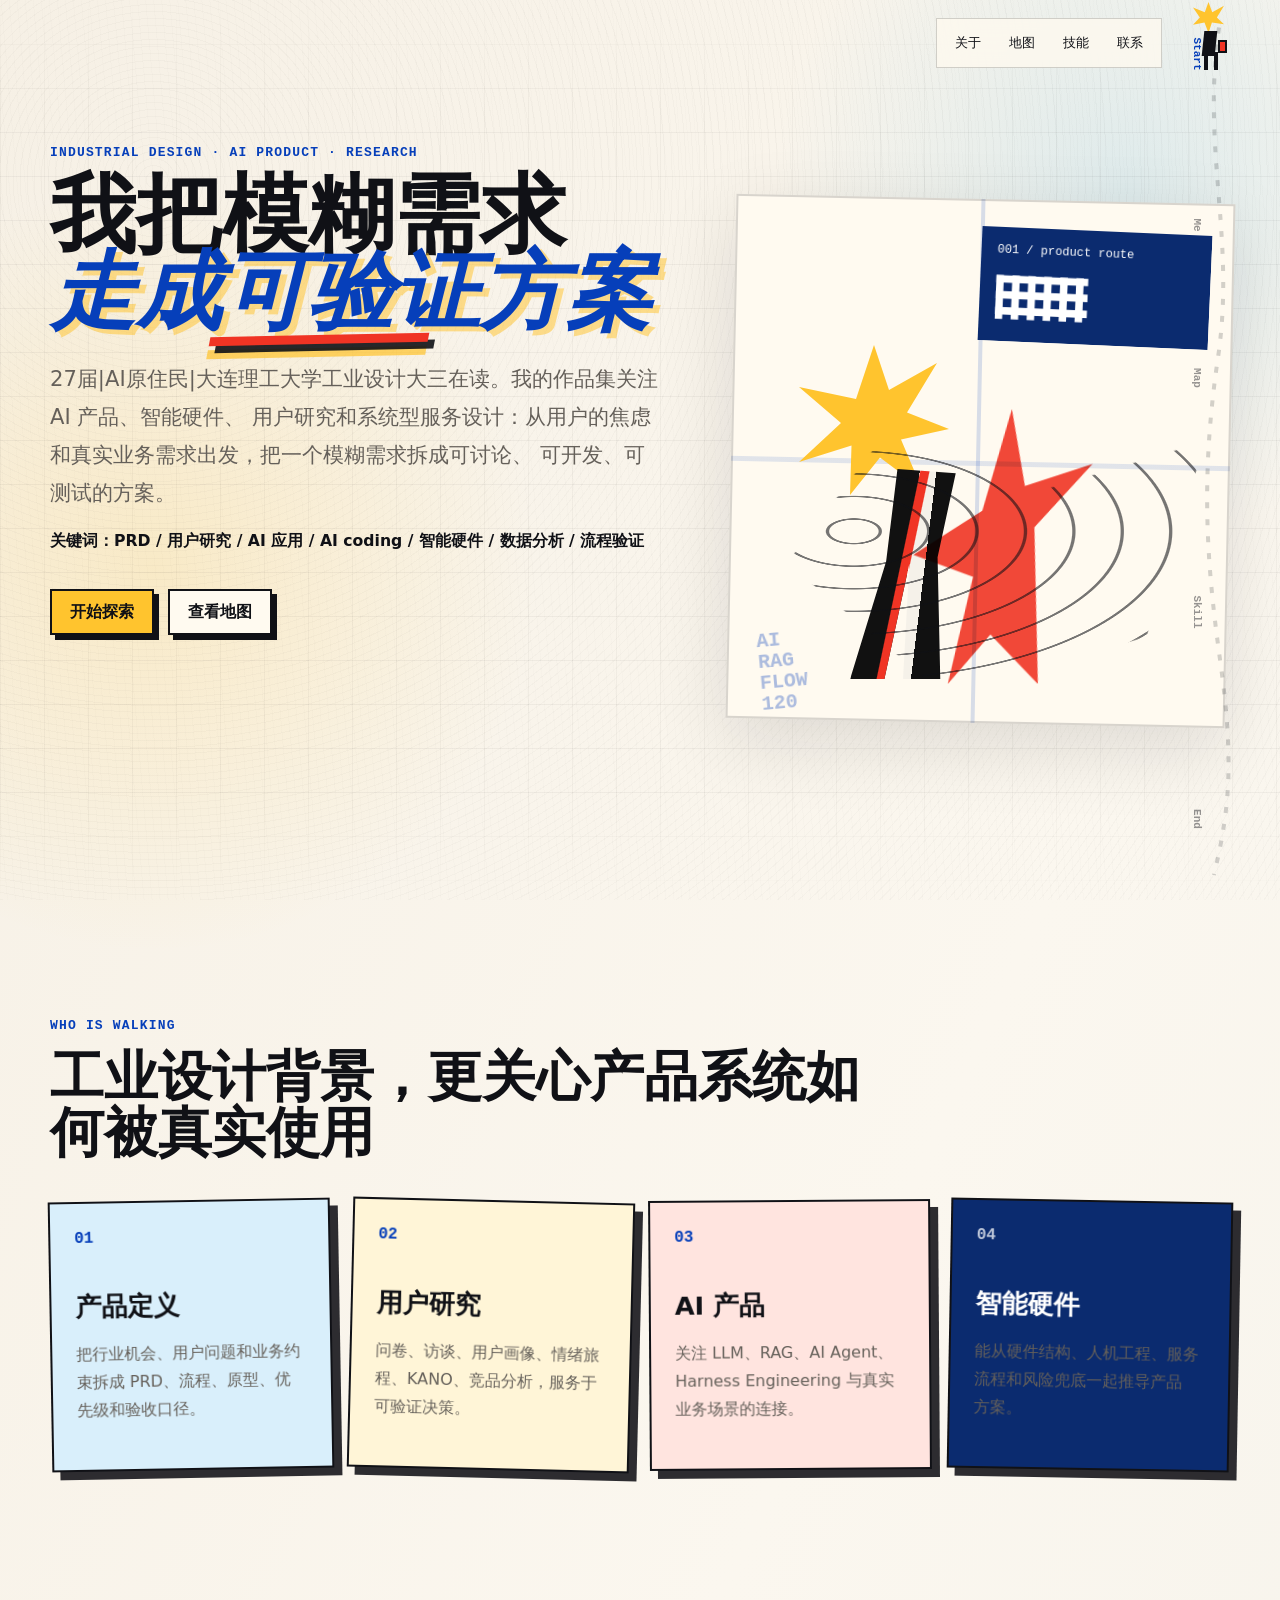
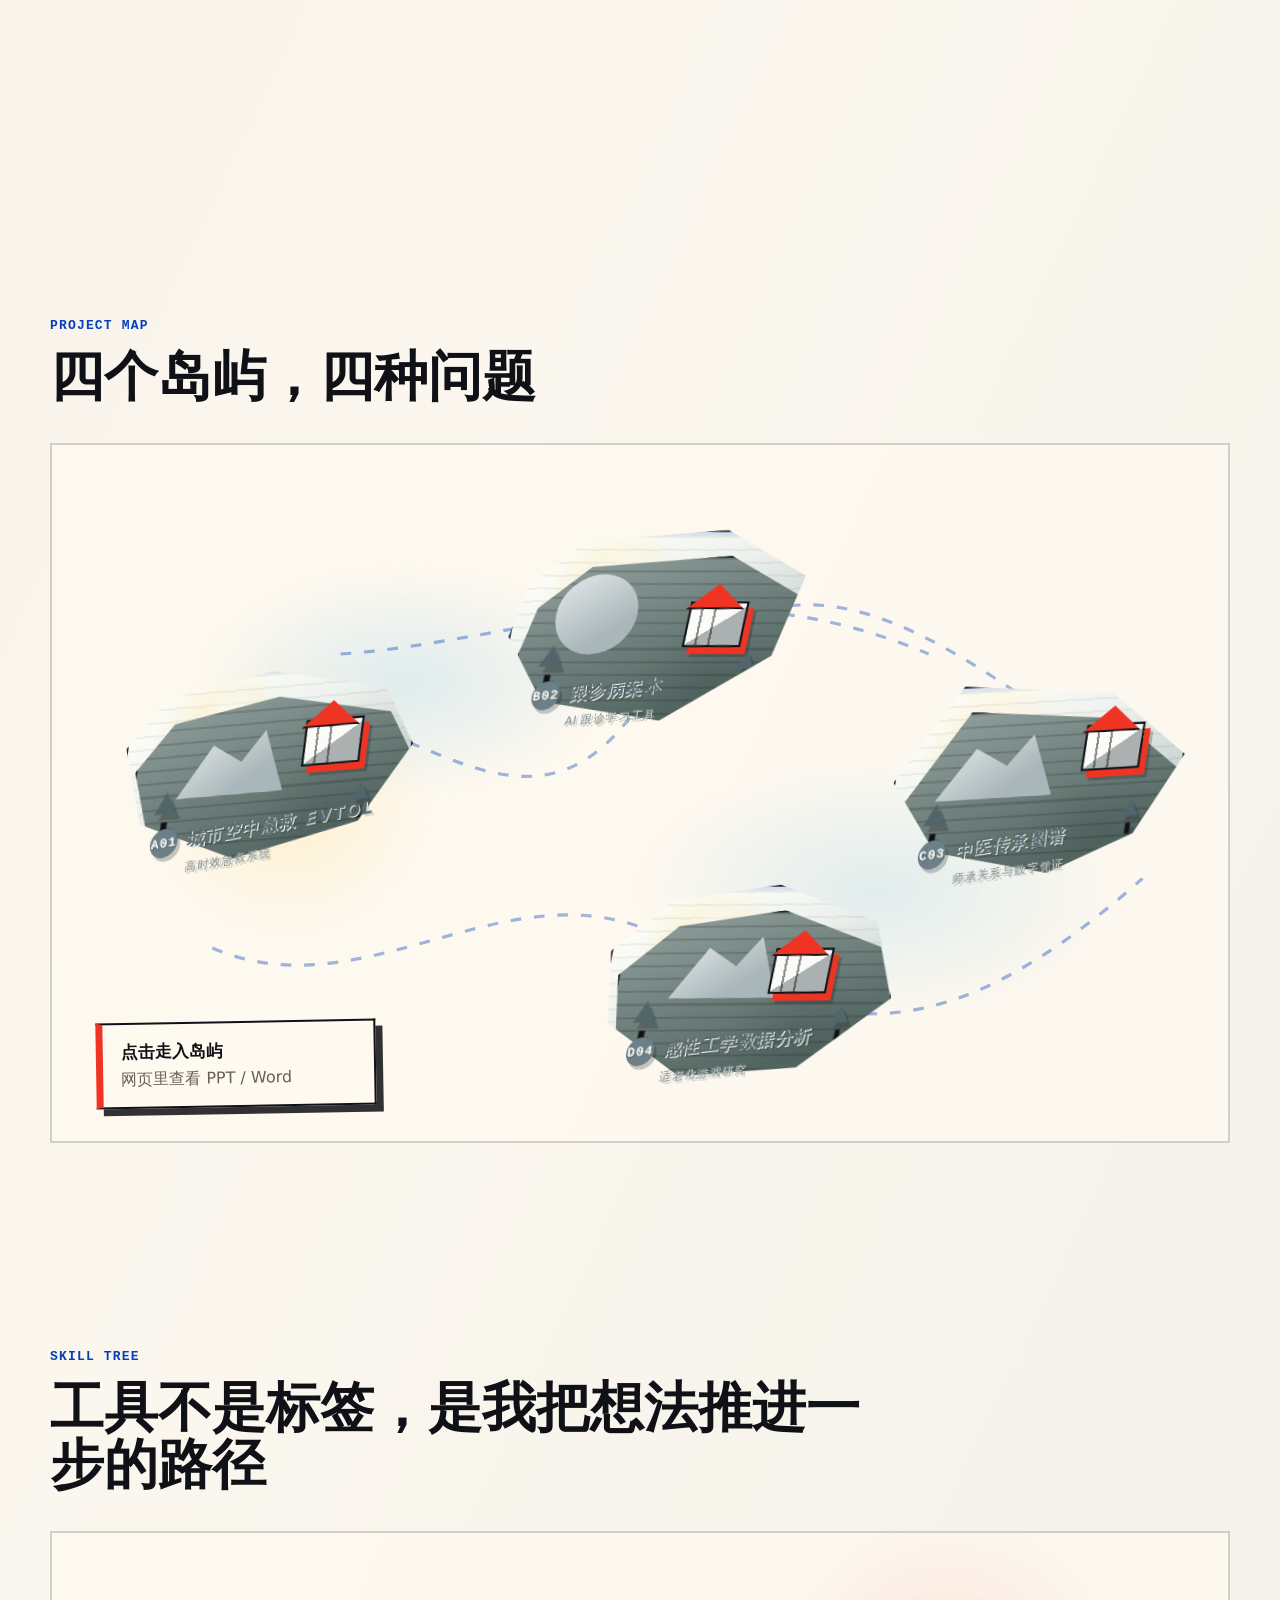
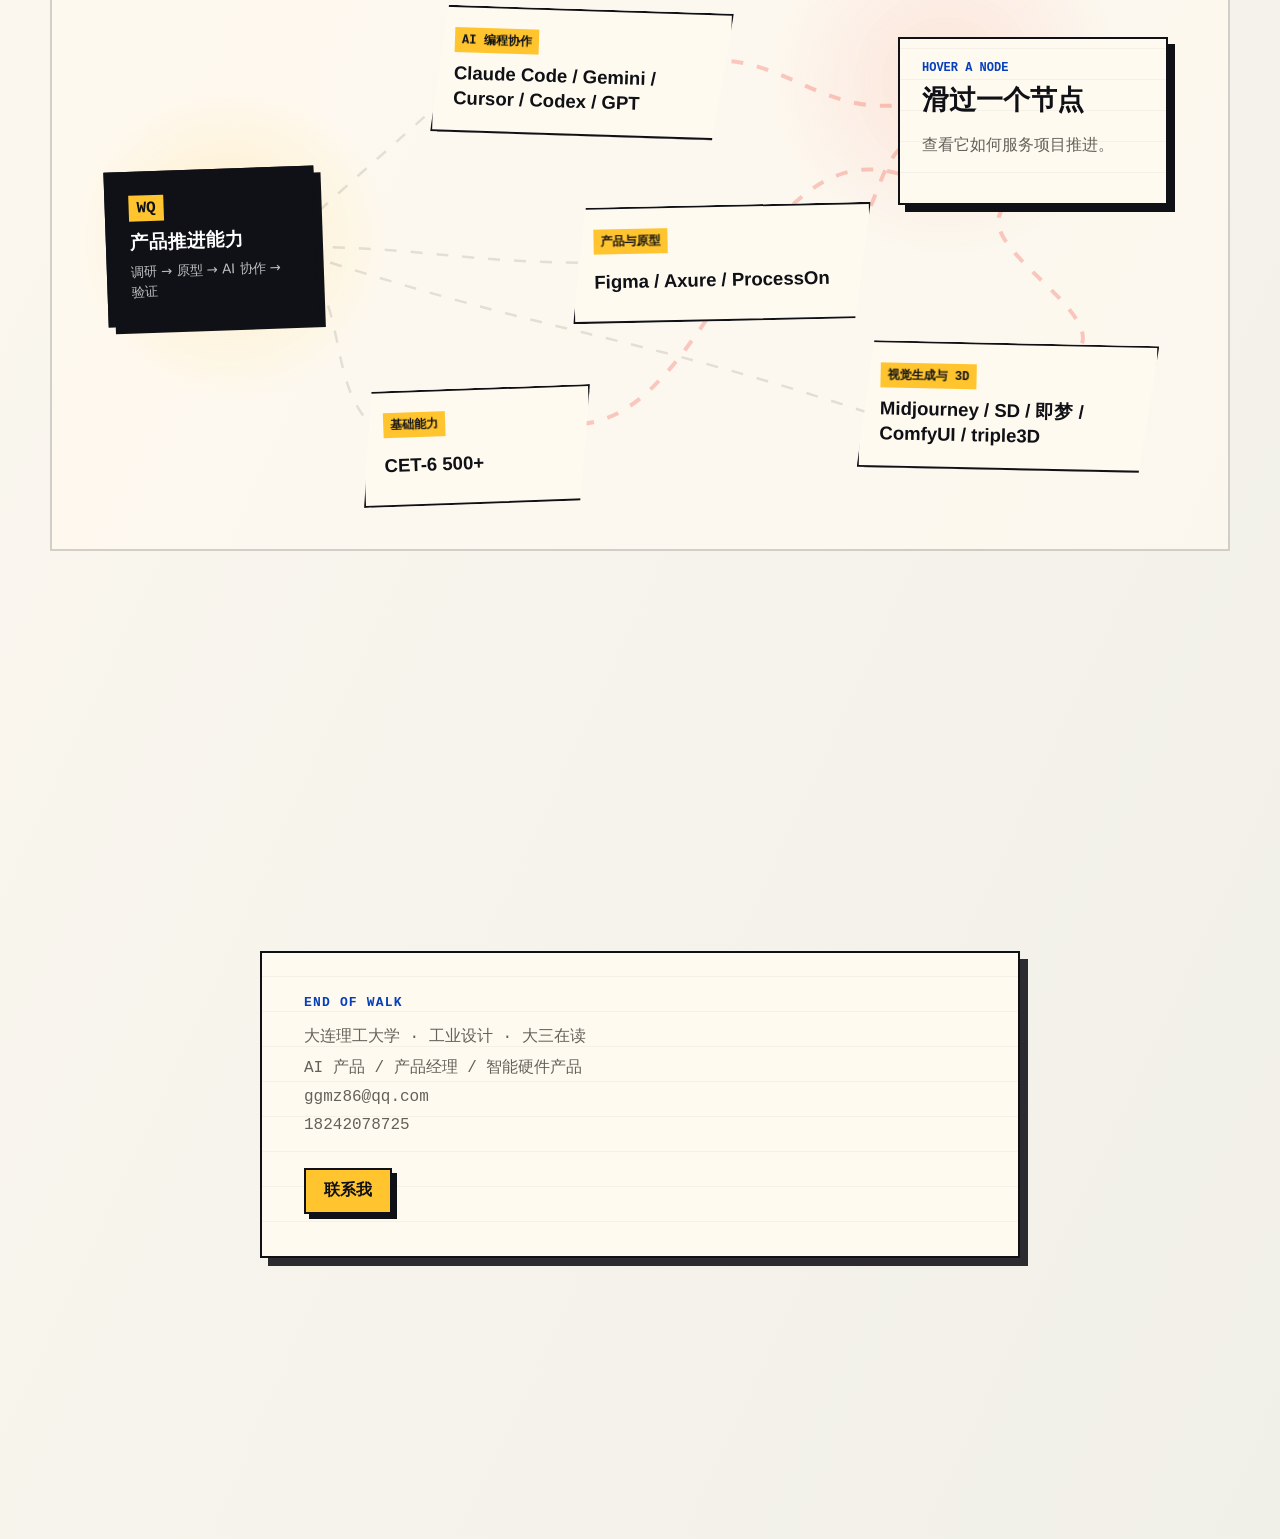
==== commit 23c2389b: "Make hero collage pieces draggable" ====
--- a/index.html
+++ b/index.html
@@ -71,17 +71,17 @@
           </div>
         </div>
         <div class="hero-collage motion-reactive" data-reactive-strength="22" aria-hidden="true">
-          <div class="sun-person">
+          <div class="sun-person collage-piece" data-piece="sun">
             <div class="sun-head"></div>
             <div class="cut-body"></div>
-            <div class="shadow-person"></div>
-          </div>
-          <div class="blueprint-card">
+          </div>
+          <div class="shadow-person collage-piece" data-piece="shadow"></div>
+          <div class="blueprint-card collage-piece" data-piece="blueprint">
             <span>001 / product route</span>
             <div class="micro-grid"></div>
           </div>
-          <div class="scribble-field"></div>
-          <div class="ascii-ghost">AI<br />RAG<br />FLOW<br />120</div>
+          <div class="scribble-field collage-piece" data-piece="ripple"></div>
+          <div class="ascii-ghost collage-piece" data-piece="ascii">AI<br />RAG<br />FLOW<br />120</div>
         </div>
       </section>
 
--- a/styles.css
+++ b/styles.css
@@ -12,6 +12,7 @@
   --shadow: 0 22px 70px rgba(16, 17, 22, 0.12);
   --mono: "Courier New", "SFMono-Regular", Consolas, monospace;
   --sans: "Inter", "PingFang SC", "Microsoft YaHei", system-ui, sans-serif;
+  --walk-cursor: url("data:image/svg+xml,%3Csvg xmlns='http://www.w3.org/2000/svg' width='42' height='42' viewBox='0 0 42 42'%3E%3Cpath fill='%23ffc42e' stroke='%23101116' stroke-width='2' d='M20 2l3.8 10.7L35 7l-6.1 10.8L40 21l-11.2 3.2L35 35l-11.2-5.7L20 40l-3.8-10.7L5 35l6.1-10.8L0 21l11.2-3.2L5 7l11.2 5.7z'/%3E%3Cpath fill='%23101116' d='M18 21h8v16h-8z'/%3E%3Cpath fill='%23f03424' stroke='%23101116' stroke-width='1.5' d='M27 24h8v10h-8z'/%3E%3C/svg%3E") 20 20, pointer;
   --mx: 0;
   --my: 0;
 }
@@ -168,10 +169,26 @@
 }
 
 h1 span {
+  position: relative;
   display: block;
   color: var(--blue);
   font-style: italic;
   text-shadow: 6px 5px 0 rgba(255, 196, 46, 0.52);
+}
+
+h1 span::after {
+  content: "";
+  position: absolute;
+  left: clamp(5.8rem, 12.5vw, 11.2rem);
+  bottom: -0.16em;
+  width: clamp(118px, 18vw, 218px);
+  height: 9px;
+  background: var(--red);
+  box-shadow:
+    7px 7px 0 rgba(16, 17, 22, 0.9),
+    0 13px 0 rgba(255, 196, 46, 0.72);
+  transform: skewX(-12deg) rotate(-1.2deg);
+  pointer-events: none;
 }
 
 .lead {
@@ -236,10 +253,14 @@
 .hero-collage {
   position: relative;
   min-height: 620px;
+  transform-style: preserve-3d;
   transform:
-    translate(calc(var(--mx) * 8px), calc(var(--my) * 8px))
-    rotate(calc(var(--mx) * 0.8deg));
-  transition: transform 180ms ease;
+    perspective(900px)
+    translate(calc(var(--mx) * 18px), calc(var(--my) * 18px))
+    rotateX(calc(var(--my) * -5deg))
+    rotateY(calc(var(--mx) * 7deg))
+    rotate(calc(var(--mx) * 2.4deg));
+  transition: transform 680ms cubic-bezier(0.18, 0.9, 0.18, 1);
 }
 
 .hero-collage::before {
@@ -253,6 +274,22 @@
     linear-gradient(0deg, transparent 0 49%, rgba(6, 63, 186, 0.12) 49% 50%, transparent 50%),
     var(--paper-2);
   box-shadow: var(--shadow);
+  transition: transform 720ms cubic-bezier(0.18, 0.9, 0.18, 1);
+}
+
+.collage-piece {
+  --piece-x: 0px;
+  --piece-y: 0px;
+  cursor: grab;
+  touch-action: none;
+  user-select: none;
+  will-change: transform, translate;
+}
+
+.collage-piece.is-dragging {
+  z-index: 8;
+  cursor: grabbing;
+  transition: none;
 }
 
 .blueprint-card {
@@ -266,8 +303,16 @@
   color: white;
   font-family: var(--mono);
   font-size: 12px;
-  transform: rotate(2.5deg);
-  translate: calc(var(--mx) * -14px) calc(var(--my) * 10px);
+  transform:
+    translateZ(44px)
+    rotate(calc(2.5deg + var(--mx) * -5deg))
+    skewY(calc(var(--my) * 2deg));
+  translate:
+    calc(var(--piece-x, 0px) + var(--mx) * -34px)
+    calc(var(--piece-y, 0px) + var(--my) * 20px);
+  transition:
+    transform 620ms cubic-bezier(0.18, 0.9, 0.18, 1),
+    translate 620ms cubic-bezier(0.18, 0.9, 0.18, 1);
 }
 
 .micro-grid {
@@ -285,6 +330,13 @@
   top: 190px;
   width: 310px;
   height: 360px;
+  transform:
+    translate(
+      calc(var(--piece-x, 0px) + var(--mx) * 18px),
+      calc(var(--piece-y, 0px) + var(--my) * -12px)
+    )
+    rotate(calc(var(--mx) * 4deg));
+  transition: transform 680ms cubic-bezier(0.18, 0.9, 0.18, 1);
 }
 
 .sun-head {
@@ -297,11 +349,15 @@
   clip-path: polygon(50% 0, 60% 30%, 92% 12%, 72% 45%, 100% 56%, 68% 63%, 82% 96%, 54% 75%, 34% 100%, 35% 67%, 0 78%, 28% 52%, 0 28%, 38% 36%);
   filter: url("#none");
   animation: pulseSun 2.8s steps(2) infinite;
+  transform:
+    translate(calc(var(--mx) * -24px), calc(var(--my) * -22px))
+    rotate(calc(var(--mx) * -12deg));
+  transition: transform 720ms cubic-bezier(0.18, 0.9, 0.18, 1);
 }
 
 .hero-collage:hover .sun-head,
 .motion-reactive.is-reacting .sun-head {
-  animation-duration: 0.55s;
+  animation-duration: 0.38s;
 }
 
 .cut-body {
@@ -314,20 +370,30 @@
     linear-gradient(95deg, transparent 0 38%, var(--red) 39% 46%, transparent 47%),
     linear-gradient(90deg, #111 0 45%, #f5f1e9 45% 62%, #111 62%);
   clip-path: polygon(22% 0, 82% 2%, 74% 42%, 92% 100%, 54% 100%, 46% 45%, 35% 100%, 0 100%, 22% 44%);
+  transform:
+    translate(calc(var(--mx) * 12px), calc(var(--my) * 24px))
+    skewX(calc(-7deg + var(--mx) * 8deg));
+  transition: transform 700ms cubic-bezier(0.18, 0.9, 0.18, 1);
 }
 
 .shadow-person {
   position: absolute;
-  right: 0;
-  top: 64px;
+  left: 180px;
+  top: 254px;
   width: 170px;
   height: 275px;
   background: var(--red);
   opacity: 0.9;
   clip-path: polygon(48% 0, 62% 28%, 100% 20%, 71% 43%, 86% 100%, 54% 82%, 33% 100%, 39% 61%, 2% 53%, 39% 37%);
   mix-blend-mode: multiply;
-  transform: skew(-8deg);
-  translate: calc(var(--mx) * 18px) calc(var(--my) * -10px);
+  transform:
+    translate(
+      calc(var(--piece-x, 0px) + var(--mx) * 38px),
+      calc(var(--piece-y, 0px) + var(--my) * -24px)
+    )
+    skewX(calc(-8deg + var(--mx) * -6deg))
+    rotate(calc(var(--mx) * 6deg));
+  transition: transform 660ms cubic-bezier(0.18, 0.9, 0.18, 1);
 }
 
 .scribble-field {
@@ -341,9 +407,13 @@
   clip-path: polygon(0 50%, 24% 0, 62% 22%, 100% 4%, 86% 78%, 38% 100%);
   opacity: 0.72;
   transform:
-    translate(calc(var(--mx) * 26px), calc(var(--my) * -18px))
-    rotate(calc(var(--mx) * 9deg))
-    scale(1.1);
+    translate(
+      calc(var(--piece-x, 0px) + var(--mx) * 54px),
+      calc(var(--piece-y, 0px) + var(--my) * -34px)
+    )
+    rotate(calc(var(--mx) * 18deg))
+    scale(calc(1.1 + (var(--my) * -0.04)));
+  transition: transform 760ms cubic-bezier(0.18, 0.9, 0.18, 1);
   animation: rippleFloat 2.4s ease-in-out infinite;
 }
 
@@ -357,8 +427,60 @@
   font-weight: 900;
   line-height: 1.05;
   opacity: 0.34;
-  transform: rotate(-5deg);
-  translate: calc(var(--mx) * -10px) calc(var(--my) * -18px);
+  transform:
+    translate(
+      calc(var(--piece-x, 0px) + var(--mx) * -28px),
+      calc(var(--piece-y, 0px) + var(--my) * -30px)
+    )
+    rotate(calc(-5deg + var(--mx) * -7deg));
+  transition: transform 700ms cubic-bezier(0.18, 0.9, 0.18, 1);
+}
+
+.blueprint-card.is-over-text {
+  background: rgba(255, 250, 240, 0.18);
+  color: var(--blue-2);
+  box-shadow:
+    inset 0 0 0 3px var(--blue-2),
+    7px 7px 0 rgba(11, 43, 111, 0.28);
+}
+
+.blueprint-card.is-over-text .micro-grid {
+  background:
+    linear-gradient(90deg, var(--blue-2) 8px, transparent 8px) 0 0 / 16px 16px,
+    linear-gradient(var(--blue-2) 8px, transparent 8px) 0 0 / 16px 16px;
+  opacity: 0.72;
+}
+
+.sun-person.is-over-text .sun-head,
+.shadow-person.is-over-text,
+.cut-body.is-over-text {
+  background:
+    repeating-linear-gradient(135deg, currentColor 0 4px, transparent 4px 13px),
+    rgba(255, 250, 240, 0.08);
+  color: var(--yellow);
+  opacity: 0.62;
+  filter:
+    drop-shadow(2px 0 0 var(--ink))
+    drop-shadow(-2px 0 0 var(--ink))
+    drop-shadow(0 2px 0 var(--ink))
+    drop-shadow(0 -2px 0 var(--ink));
+  mix-blend-mode: normal;
+}
+
+.shadow-person.is-over-text {
+  color: var(--red);
+}
+
+.sun-person.is-over-text .cut-body {
+  background:
+    repeating-linear-gradient(100deg, var(--ink) 0 5px, transparent 5px 15px),
+    rgba(255, 250, 240, 0.1);
+}
+
+.scribble-field.is-over-text {
+  opacity: 0.36;
+  background:
+    repeating-radial-gradient(ellipse at 16% 38%, transparent 0 26px, rgba(16, 17, 22, 0.9) 27px 29px, transparent 30px 52px);
 }
 
 .section-heading {
@@ -450,6 +572,8 @@
   padding: 24px;
   --tilt: -1deg;
   transition: transform 180ms ease, background 220ms ease, opacity 520ms ease;
+  will-change: transform;
+  backface-visibility: hidden;
 }
 
 .profile-slice:nth-child(2) { --tilt: 1.4deg; }
@@ -884,6 +1008,10 @@
 
 .motion-reactive.is-reacting {
   --spin: calc((var(--mx) + var(--my)) * 5deg);
+  transition-property: opacity, background, box-shadow;
+  transition-duration: 180ms, 120ms, 120ms;
+  transition-timing-function: ease;
+  transition-delay: 0ms;
 }
 
 .skill-tree {
@@ -1047,8 +1175,8 @@
 .skill-node:hover,
 .skill-node.is-active,
 .skill-node:focus-visible {
-  --hover-x: -10px;
-  --hover-y: -5px;
+  --hover-x: calc(-10px + var(--rx, 0px));
+  --hover-y: calc(-5px + var(--ry, 0px));
   --tilt: 0deg;
   background: var(--paper-2);
   box-shadow: 12px 12px 0 var(--red);
@@ -1129,6 +1257,7 @@
   background:
     repeating-linear-gradient(0deg, transparent 0 34px, rgba(16, 17, 22, 0.08) 35px),
     var(--paper-2);
+  cursor: var(--walk-cursor);
 }
 
 .receipt h2 {
@@ -1143,6 +1272,38 @@
   margin: 10px 0 34px;
   font-family: var(--mono);
   color: var(--muted);
+}
+
+.receipt .eyebrow,
+.receipt-lines span,
+.receipt .primary-link {
+  transform-origin: left center;
+  transition:
+    transform 180ms cubic-bezier(0.1, 1.25, 0.1, 1),
+    color 180ms ease;
+}
+
+.receipt-lines span {
+  width: max-content;
+  max-width: 100%;
+}
+
+.receipt:hover .eyebrow,
+.receipt:hover .receipt-lines span,
+.receipt:hover .primary-link {
+  transform: scale(1.025);
+}
+
+.receipt-lines span:hover,
+.receipt .primary-link:hover {
+  color: var(--ink);
+  transform: scale(1.055) translate(3px, 2px);
+}
+
+.receipt,
+.receipt a,
+.receipt button {
+  cursor: var(--walk-cursor);
 }
 
 .mail-popover {
@@ -1325,13 +1486,61 @@
   line-height: 1.08;
 }
 
-#docFrame {
-  display: block;
-  width: 100%;
-  height: min(76vh, 760px);
+.pdf-toolbar {
+  display: flex;
+  align-items: center;
+  justify-content: space-between;
+  gap: 16px;
+  min-height: 46px;
+  padding: 0 14px;
   border: 2px solid var(--ink);
   background: var(--paper-2);
+  box-shadow: 6px 6px 0 var(--ink);
+  font-family: var(--mono);
+  font-weight: 900;
+}
+
+.pdf-toolbar a {
+  color: var(--blue);
+  text-decoration: none;
+}
+
+.pdf-viewer {
+  display: grid;
+  gap: 24px;
+  max-height: 82vh;
+  margin-top: 18px;
+  padding: 22px;
+  border: 2px solid var(--ink);
+  background:
+    radial-gradient(circle at 80% 12%, rgba(240, 52, 36, 0.08), transparent 16rem),
+    rgba(255, 250, 240, 0.74);
   box-shadow: 10px 10px 0 var(--ink);
+  overflow: auto;
+}
+
+.pdf-page {
+  display: grid;
+  gap: 10px;
+  width: min(100%, 1080px);
+  margin: 0 auto;
+}
+
+.pdf-page span {
+  width: max-content;
+  padding: 5px 8px;
+  background: var(--yellow);
+  color: var(--ink);
+  font-family: var(--mono);
+  font-weight: 900;
+}
+
+.pdf-page canvas {
+  display: block;
+  max-width: 100%;
+  border: 1px solid rgba(16, 17, 22, 0.28);
+  background: white;
+  box-shadow: 5px 5px 0 rgba(16, 17, 22, 0.22);
 }
 
 .doc-sections {
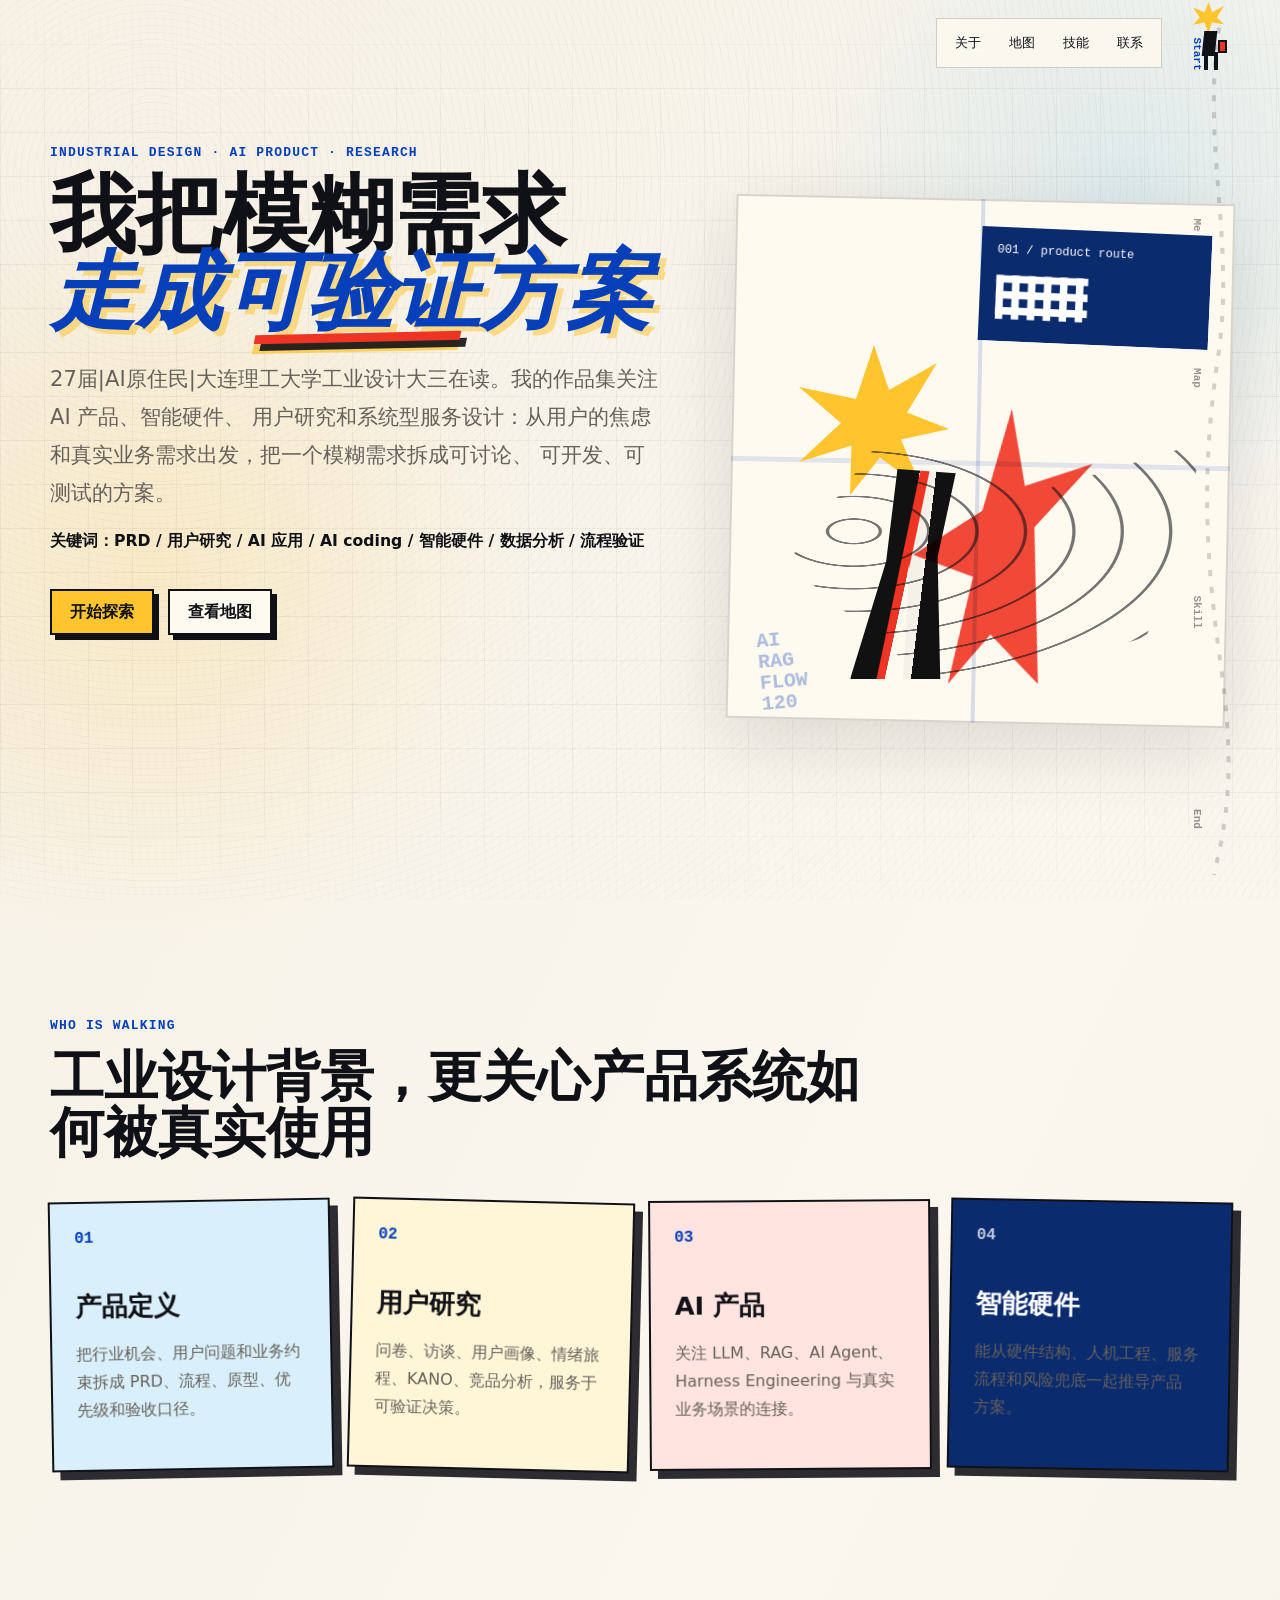
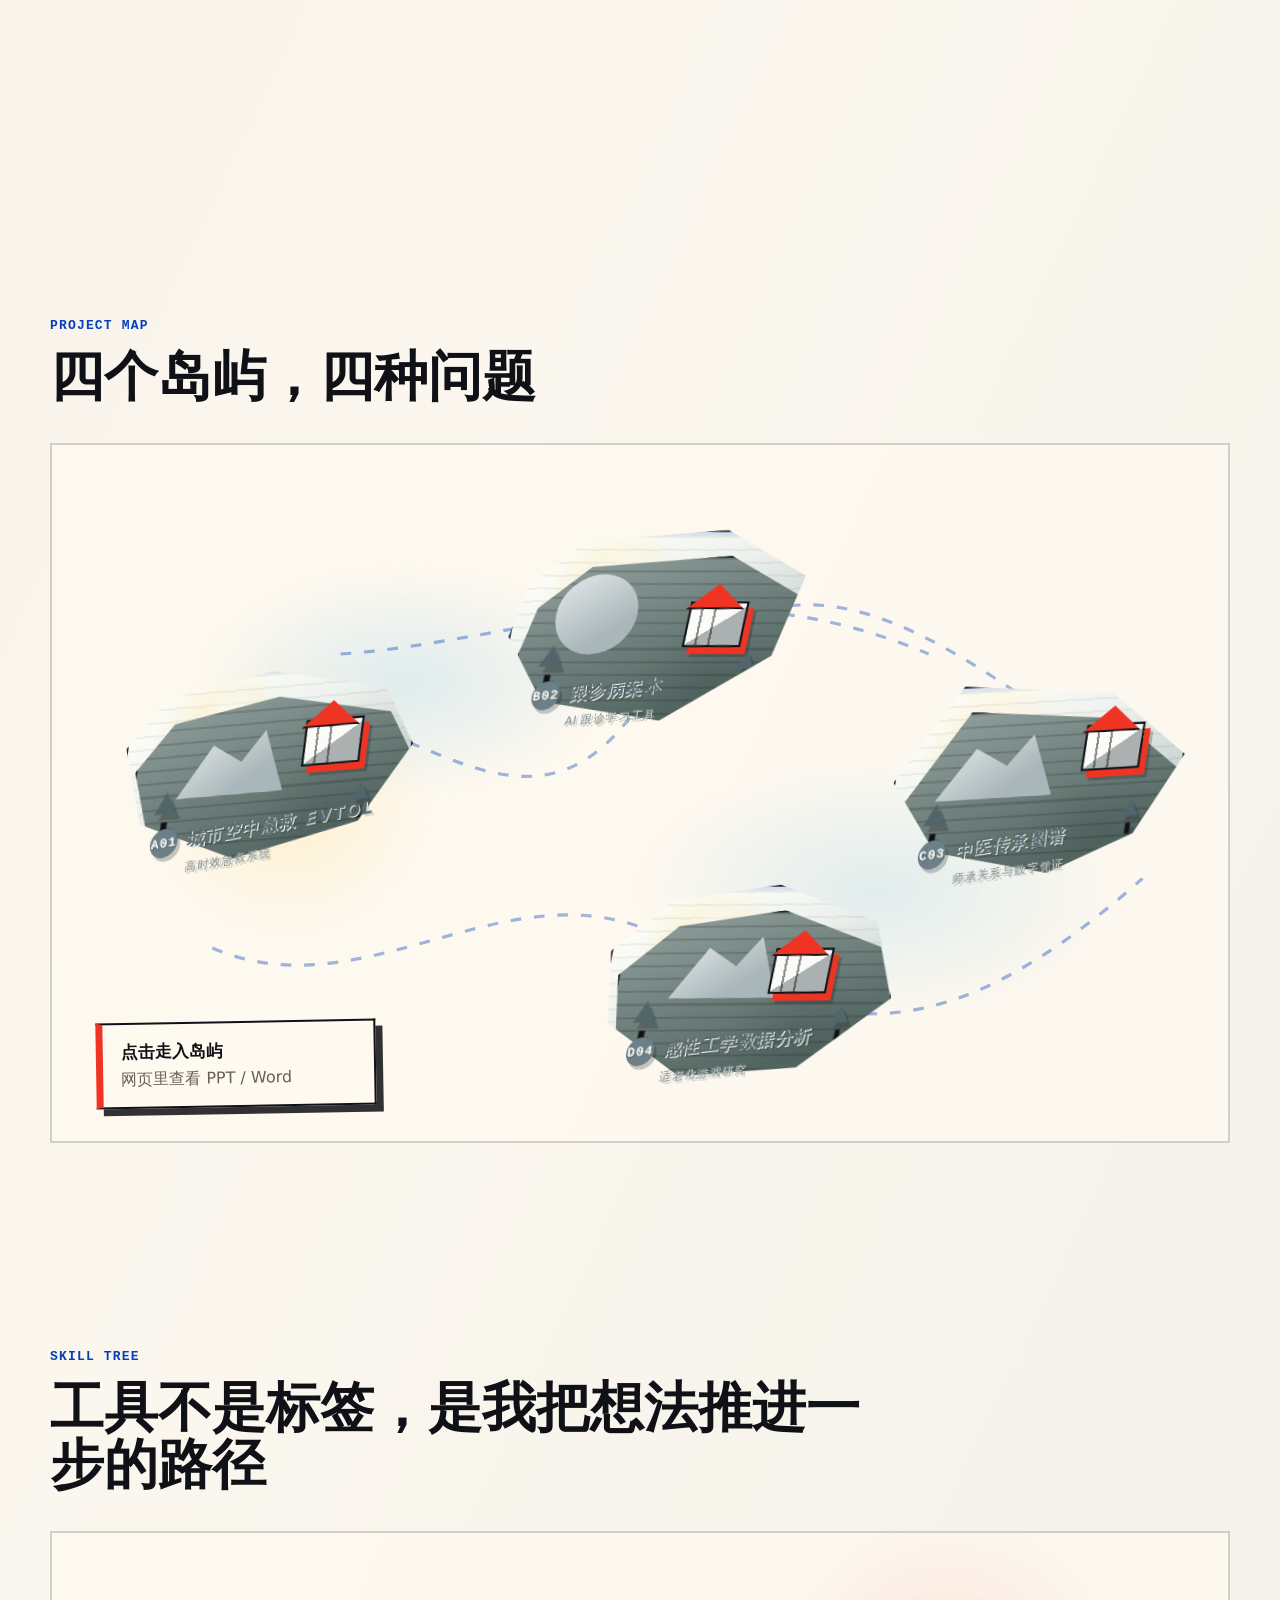
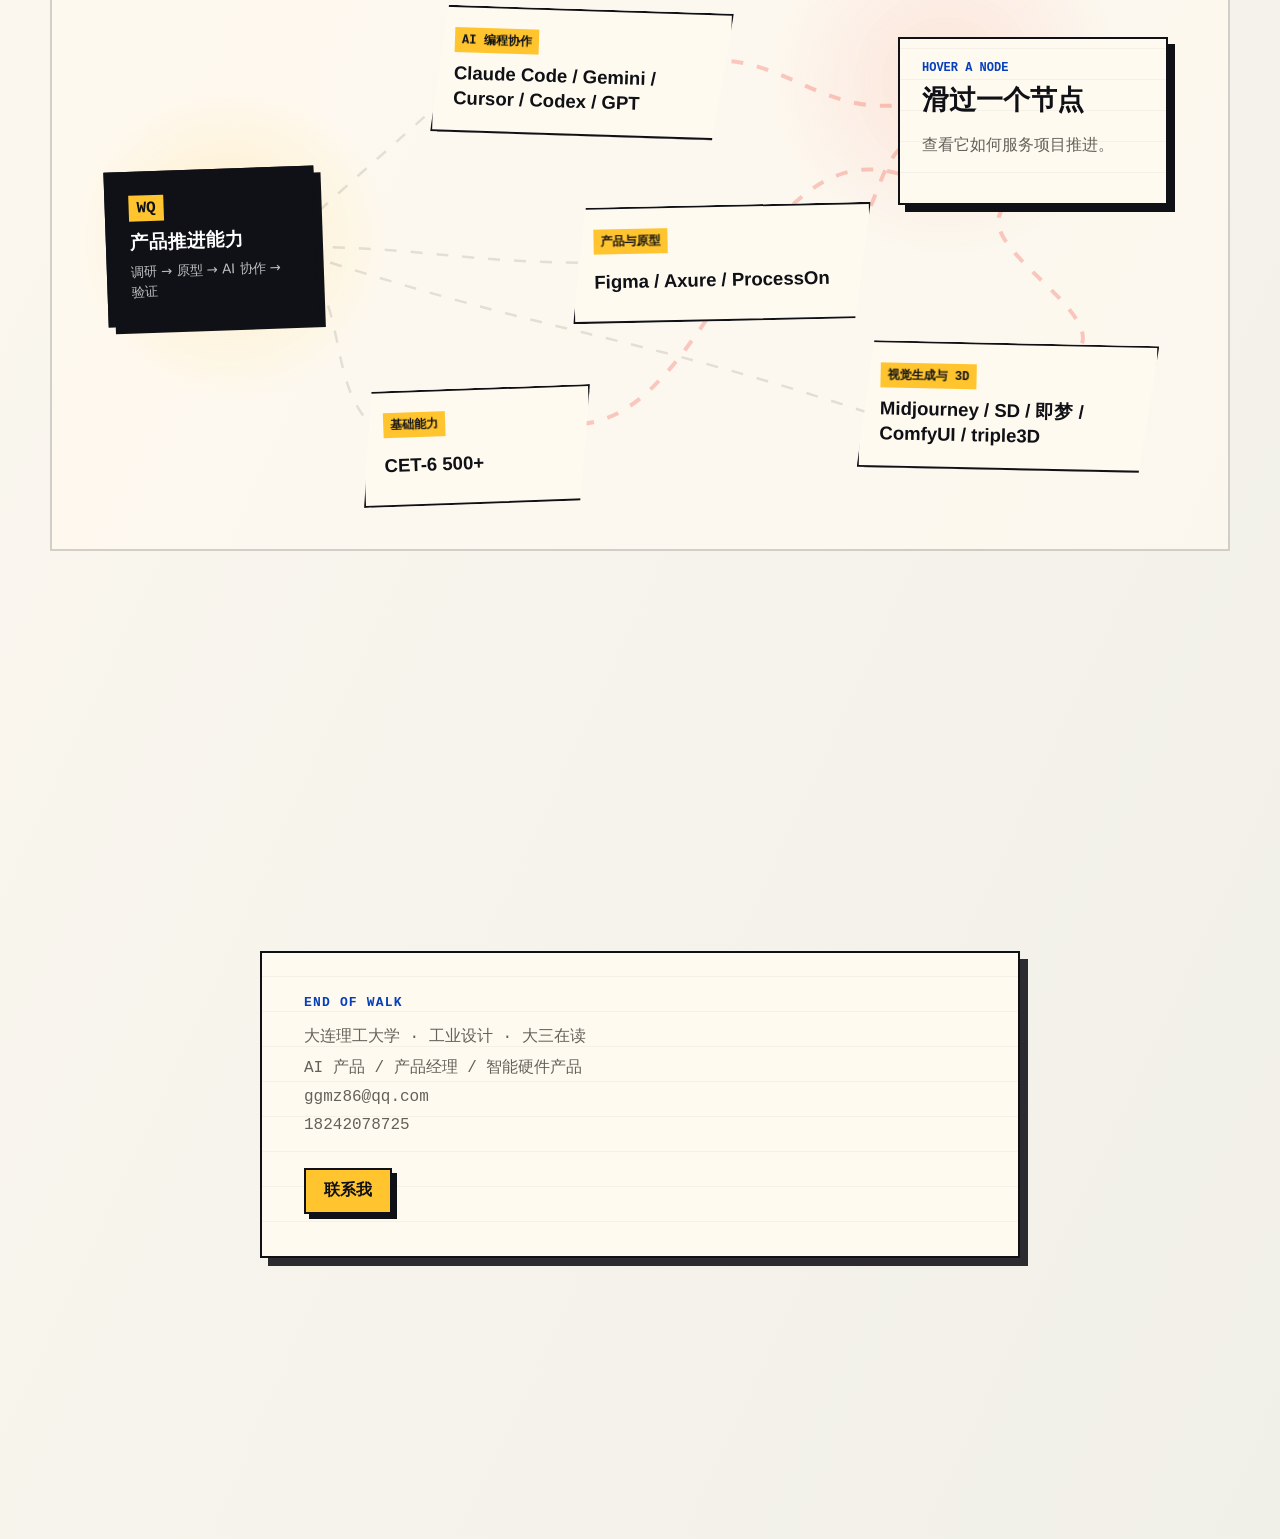
==== commit 1f020c2b: "Fix collage dragging and draggable profile cards" ====
--- a/index.html
+++ b/index.html
@@ -258,7 +258,7 @@
       <div class="mail-card" role="dialog" aria-modal="true" aria-labelledby="mailTitle">
         <button class="mail-close" type="button" aria-label="关闭提示">×</button>
         <p class="eyebrow">Signal received</p>
-        <h2 id="mailTitle">请发送邮件到我的邮箱吧！</h2>
+        <h2 id="mailTitle">发送邮件到我的邮箱！</h2>
         <p>我已经把收件箱擦亮了：<b>ggmz86@qq.com</b></p>
       </div>
     </div>
--- a/styles.css
+++ b/styles.css
@@ -179,14 +179,14 @@
 h1 span::after {
   content: "";
   position: absolute;
-  left: clamp(5.8rem, 12.5vw, 11.2rem);
-  bottom: -0.16em;
-  width: clamp(118px, 18vw, 218px);
+  left: clamp(8.6rem, 16vw, 14.8rem);
+  top: 0.93em;
+  width: clamp(150px, 16vw, 230px);
   height: 9px;
   background: var(--red);
   box-shadow:
     7px 7px 0 rgba(16, 17, 22, 0.9),
-    0 13px 0 rgba(255, 196, 46, 0.72);
+    0 10px 0 rgba(255, 196, 46, 0.72);
   transform: skewX(-12deg) rotate(-1.2deg);
   pointer-events: none;
 }
@@ -275,19 +275,39 @@
     var(--paper-2);
   box-shadow: var(--shadow);
   transition: transform 720ms cubic-bezier(0.18, 0.9, 0.18, 1);
+  pointer-events: none;
+  z-index: 0;
 }
 
 .collage-piece {
   --piece-x: 0px;
   --piece-y: 0px;
+  --piece-mx: var(--mx);
+  --piece-my: var(--my);
   cursor: grab;
   touch-action: none;
   user-select: none;
   will-change: transform, translate;
-}
-
+  z-index: 6;
+}
+
+.collage-piece.is-positioned,
 .collage-piece.is-dragging {
-  z-index: 8;
+  --piece-mx: 0;
+  --piece-my: 0;
+}
+
+.collage-piece.is-floating {
+  position: fixed;
+  left: var(--float-left, 0px);
+  top: var(--float-top, 0px);
+  right: auto;
+  bottom: auto;
+  z-index: 9998;
+}
+
+.collage-piece.is-dragging {
+  z-index: 9999;
   cursor: grabbing;
   transition: none;
 }
@@ -305,11 +325,11 @@
   font-size: 12px;
   transform:
     translateZ(44px)
-    rotate(calc(2.5deg + var(--mx) * -5deg))
-    skewY(calc(var(--my) * 2deg));
+    rotate(calc(2.5deg + var(--piece-mx) * -5deg))
+    skewY(calc(var(--piece-my) * 2deg));
   translate:
-    calc(var(--piece-x, 0px) + var(--mx) * -34px)
-    calc(var(--piece-y, 0px) + var(--my) * 20px);
+    calc(var(--piece-x, 0px) + var(--piece-mx) * -34px)
+    calc(var(--piece-y, 0px) + var(--piece-my) * 20px);
   transition:
     transform 620ms cubic-bezier(0.18, 0.9, 0.18, 1),
     translate 620ms cubic-bezier(0.18, 0.9, 0.18, 1);
@@ -332,10 +352,10 @@
   height: 360px;
   transform:
     translate(
-      calc(var(--piece-x, 0px) + var(--mx) * 18px),
-      calc(var(--piece-y, 0px) + var(--my) * -12px)
+      calc(var(--piece-x, 0px) + var(--piece-mx) * 18px),
+      calc(var(--piece-y, 0px) + var(--piece-my) * -12px)
     )
-    rotate(calc(var(--mx) * 4deg));
+    rotate(calc(var(--piece-mx) * 4deg));
   transition: transform 680ms cubic-bezier(0.18, 0.9, 0.18, 1);
 }
 
@@ -350,8 +370,8 @@
   filter: url("#none");
   animation: pulseSun 2.8s steps(2) infinite;
   transform:
-    translate(calc(var(--mx) * -24px), calc(var(--my) * -22px))
-    rotate(calc(var(--mx) * -12deg));
+    translate(calc(var(--piece-mx) * -24px), calc(var(--piece-my) * -22px))
+    rotate(calc(var(--piece-mx) * -12deg));
   transition: transform 720ms cubic-bezier(0.18, 0.9, 0.18, 1);
 }
 
@@ -371,8 +391,8 @@
     linear-gradient(90deg, #111 0 45%, #f5f1e9 45% 62%, #111 62%);
   clip-path: polygon(22% 0, 82% 2%, 74% 42%, 92% 100%, 54% 100%, 46% 45%, 35% 100%, 0 100%, 22% 44%);
   transform:
-    translate(calc(var(--mx) * 12px), calc(var(--my) * 24px))
-    skewX(calc(-7deg + var(--mx) * 8deg));
+    translate(calc(var(--piece-mx) * 12px), calc(var(--piece-my) * 24px))
+    skewX(calc(-7deg + var(--piece-mx) * 8deg));
   transition: transform 700ms cubic-bezier(0.18, 0.9, 0.18, 1);
 }
 
@@ -388,11 +408,11 @@
   mix-blend-mode: multiply;
   transform:
     translate(
-      calc(var(--piece-x, 0px) + var(--mx) * 38px),
-      calc(var(--piece-y, 0px) + var(--my) * -24px)
+      calc(var(--piece-x, 0px) + var(--piece-mx) * 38px),
+      calc(var(--piece-y, 0px) + var(--piece-my) * -24px)
     )
-    skewX(calc(-8deg + var(--mx) * -6deg))
-    rotate(calc(var(--mx) * 6deg));
+    skewX(calc(-8deg + var(--piece-mx) * -6deg))
+    rotate(calc(var(--piece-mx) * 6deg));
   transition: transform 660ms cubic-bezier(0.18, 0.9, 0.18, 1);
 }
 
@@ -408,11 +428,11 @@
   opacity: 0.72;
   transform:
     translate(
-      calc(var(--piece-x, 0px) + var(--mx) * 54px),
-      calc(var(--piece-y, 0px) + var(--my) * -34px)
+      calc(var(--piece-x, 0px) + var(--piece-mx) * 54px),
+      calc(var(--piece-y, 0px) + var(--piece-my) * -34px)
     )
-    rotate(calc(var(--mx) * 18deg))
-    scale(calc(1.1 + (var(--my) * -0.04)));
+    rotate(calc(var(--piece-mx) * 18deg))
+    scale(calc(1.1 + (var(--piece-my) * -0.04)));
   transition: transform 760ms cubic-bezier(0.18, 0.9, 0.18, 1);
   animation: rippleFloat 2.4s ease-in-out infinite;
 }
@@ -429,10 +449,10 @@
   opacity: 0.34;
   transform:
     translate(
-      calc(var(--piece-x, 0px) + var(--mx) * -28px),
-      calc(var(--piece-y, 0px) + var(--my) * -30px)
+      calc(var(--piece-x, 0px) + var(--piece-mx) * -28px),
+      calc(var(--piece-y, 0px) + var(--piece-my) * -30px)
     )
-    rotate(calc(-5deg + var(--mx) * -7deg));
+    rotate(calc(-5deg + var(--piece-mx) * -7deg));
   transition: transform 700ms cubic-bezier(0.18, 0.9, 0.18, 1);
 }
 
@@ -574,6 +594,16 @@
   transition: transform 180ms ease, background 220ms ease, opacity 520ms ease;
   will-change: transform;
   backface-visibility: hidden;
+  cursor: grab;
+  user-select: none;
+  touch-action: none;
+  z-index: 1;
+}
+
+.profile-slice.is-dragging {
+  cursor: grabbing;
+  z-index: 12;
+  transition: none;
 }
 
 .profile-slice:nth-child(2) { --tilt: 1.4deg; }
@@ -685,12 +715,12 @@
 
 .tourist-leg-left {
   left: 18px;
-  animation: leftStep 0.34s steps(2) infinite;
+  animation: leftStep 0.58s steps(2) infinite;
 }
 
 .tourist-leg-right {
   left: 29px;
-  animation: rightStep 0.34s steps(2) infinite;
+  animation: rightStep 0.58s steps(2) infinite;
 }
 
 .tourist-pack {
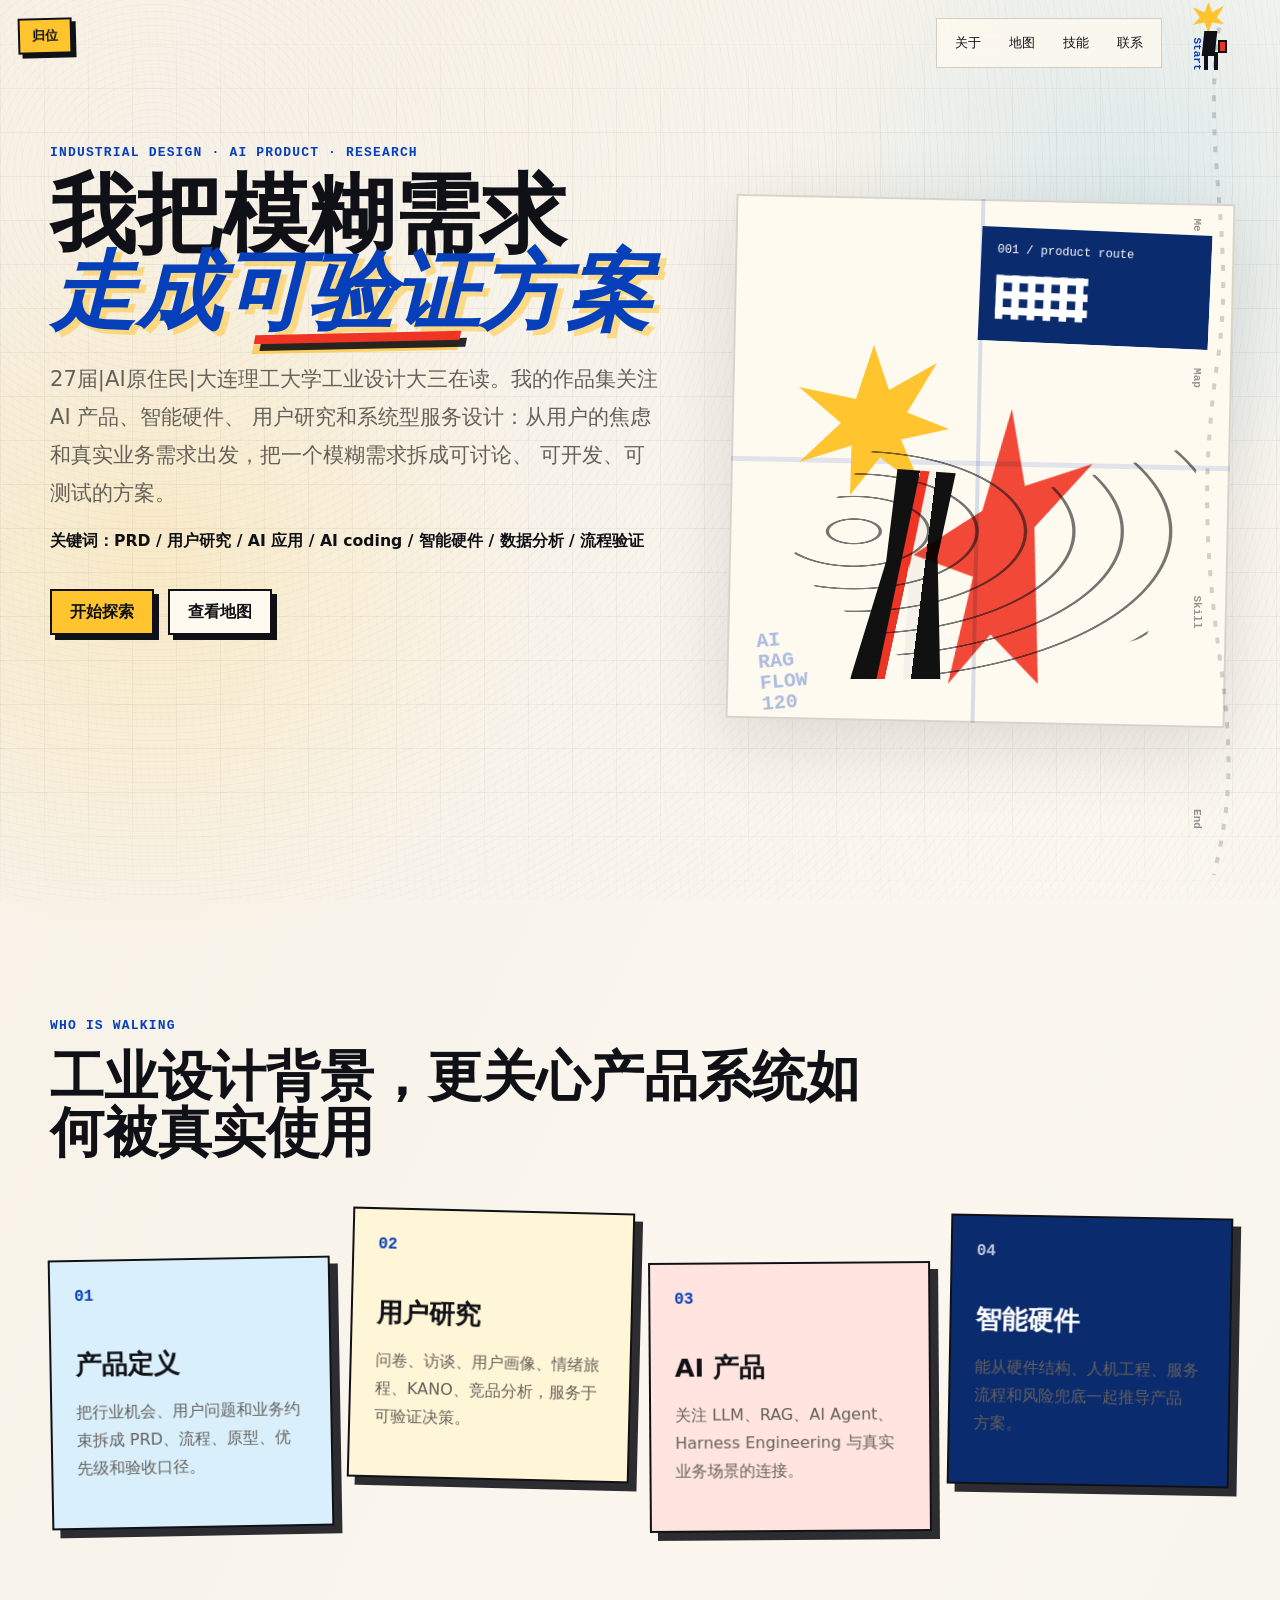
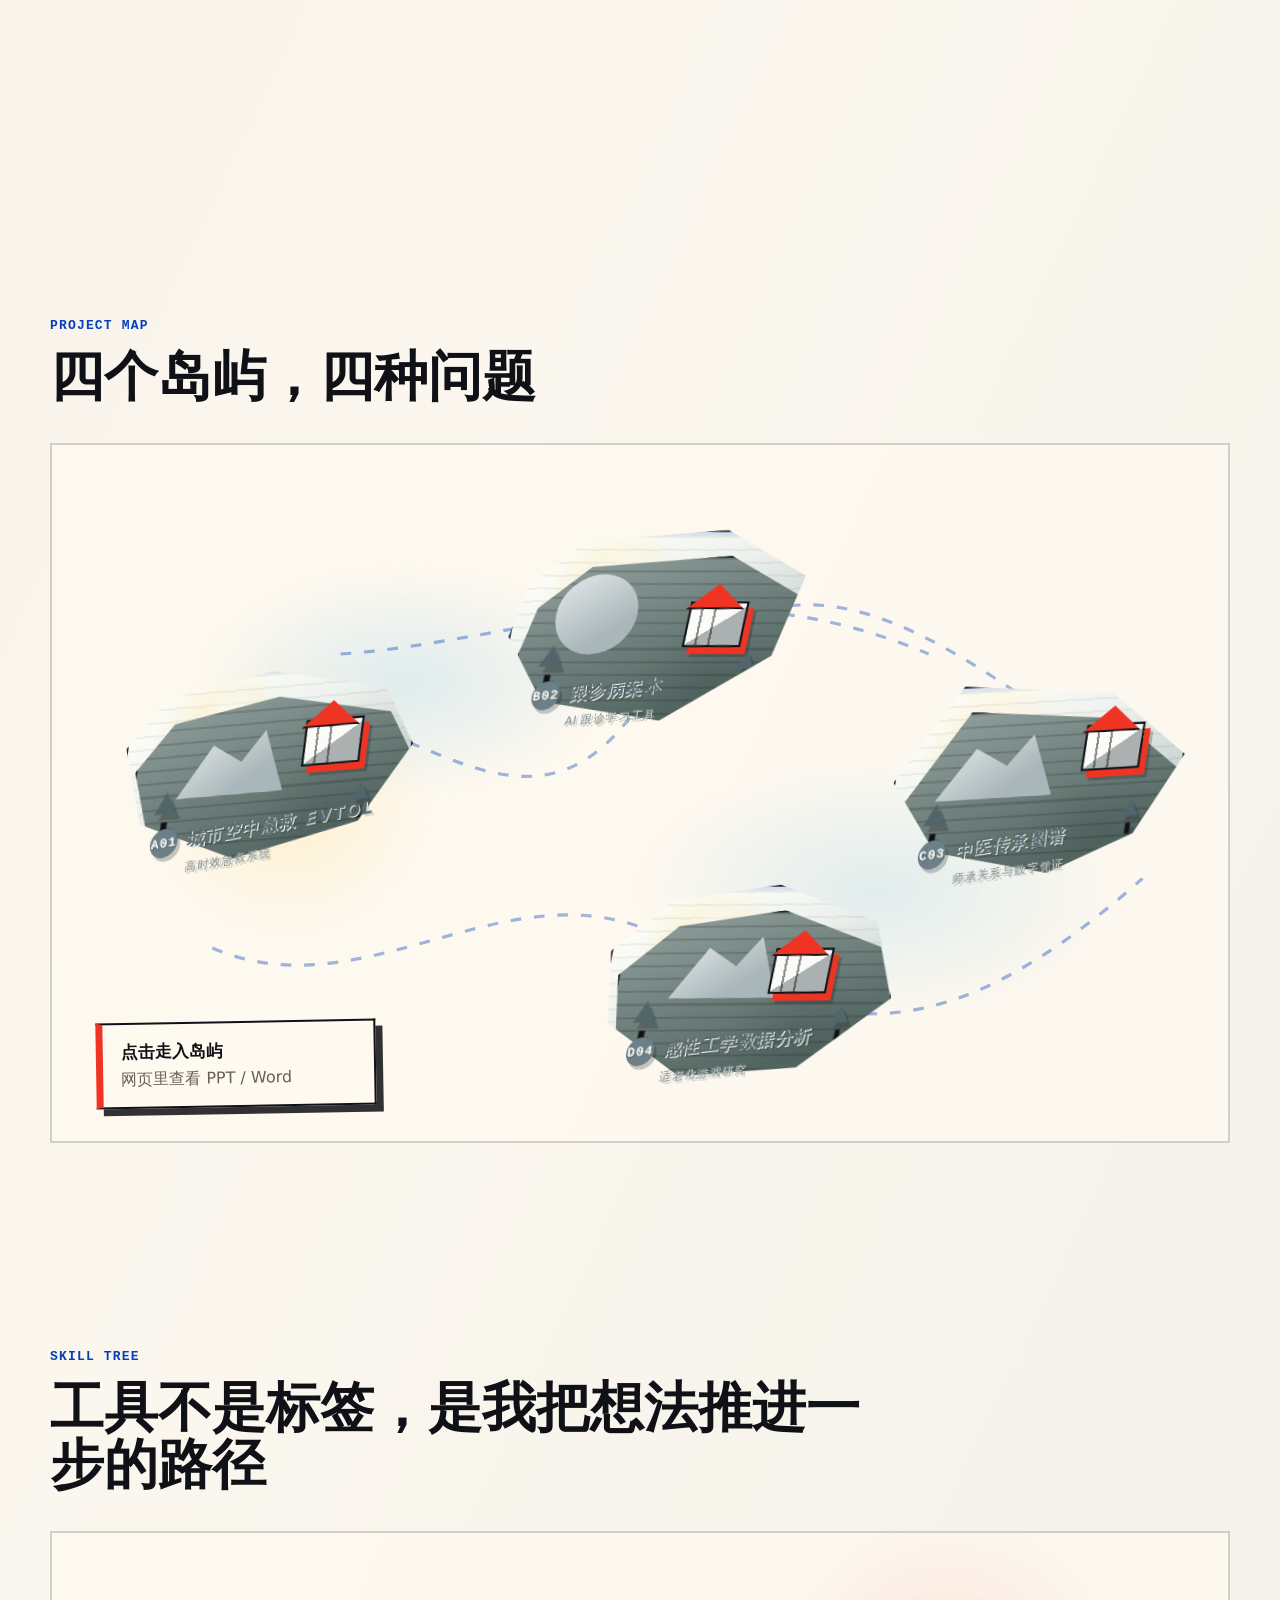
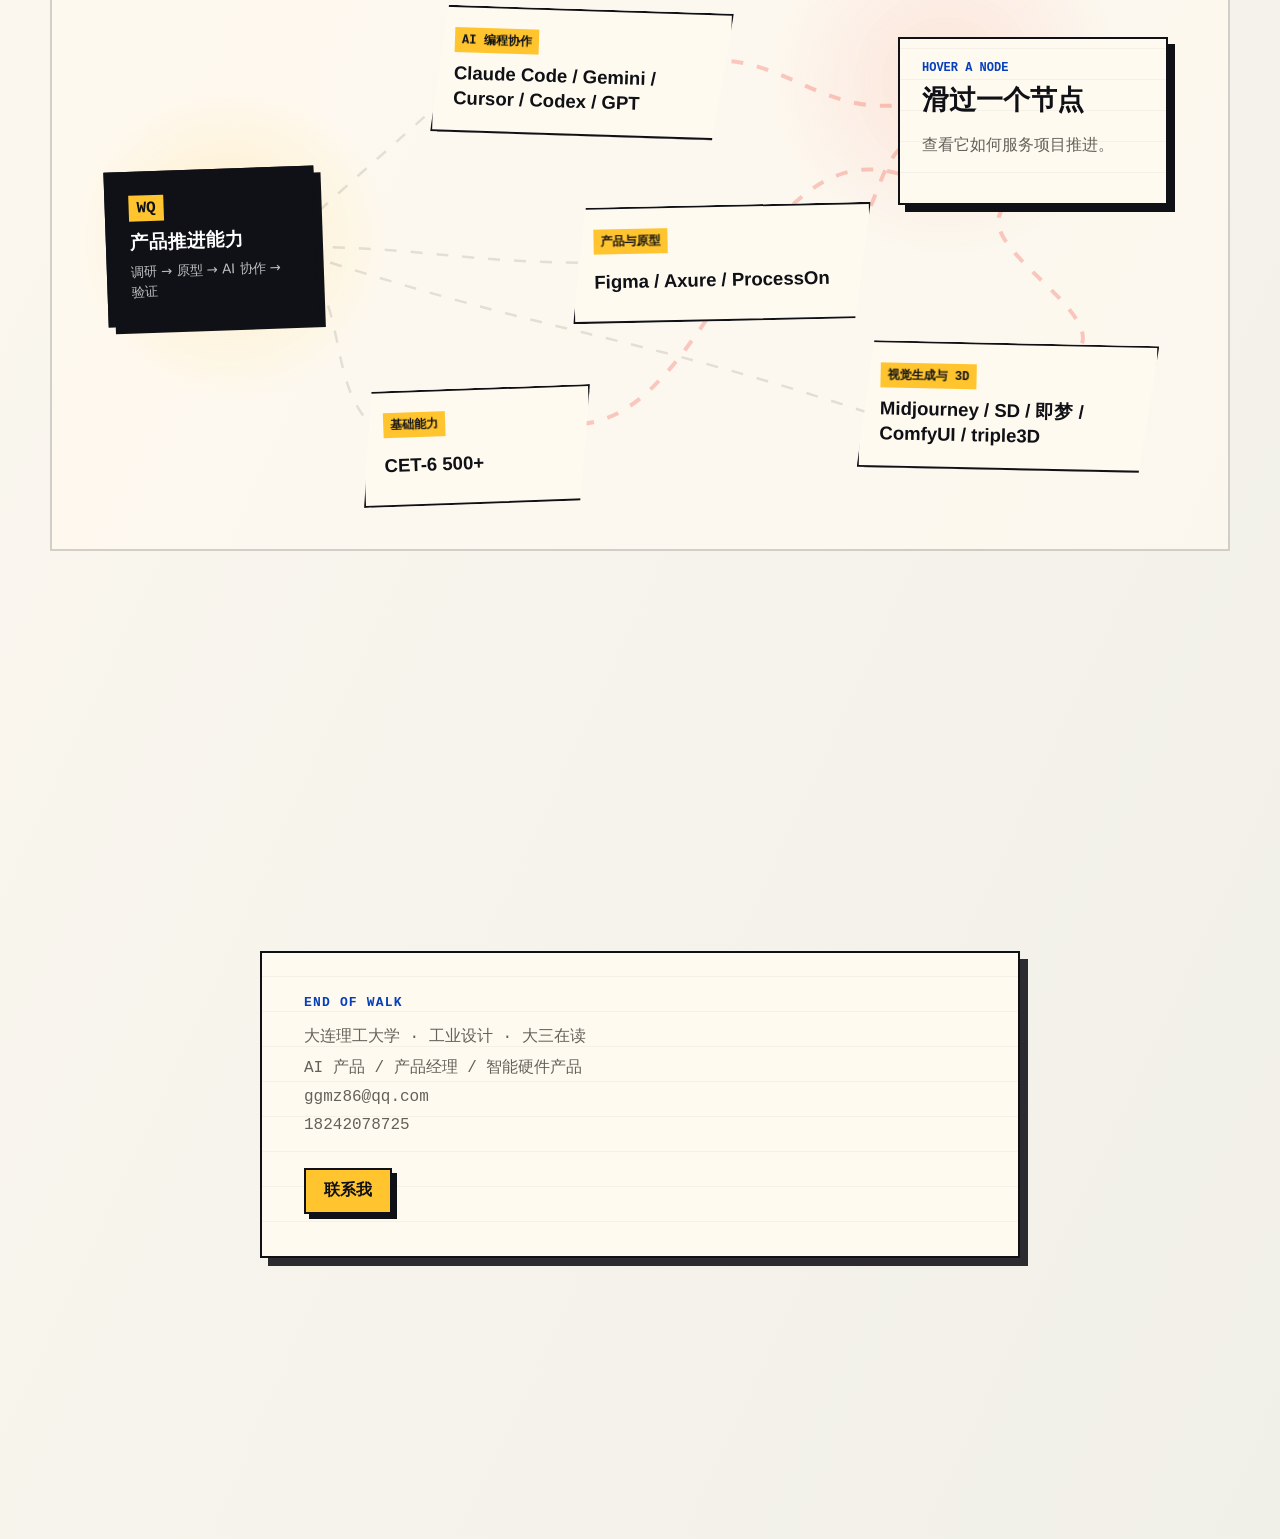
==== commit b6def670: "Add reset layout control" ====
--- a/index.html
+++ b/index.html
@@ -14,6 +14,7 @@
   <body>
     <div class="paper-noise" aria-hidden="true"></div>
     <div class="cursor-orbit" aria-hidden="true"></div>
+    <button class="reset-layout" type="button" aria-label="归位所有可移动元素">归位</button>
 
     <aside class="walk-progress" aria-label="页面进度">
       <svg class="walk-path" viewBox="0 0 100 720" preserveAspectRatio="none" aria-hidden="true">
--- a/styles.css
+++ b/styles.css
@@ -122,6 +122,36 @@
   background: rgba(6, 63, 186, 0.08);
 }
 
+.reset-layout {
+  position: fixed;
+  left: 18px;
+  top: 18px;
+  z-index: 10000;
+  min-height: 36px;
+  padding: 0 12px;
+  border: 2px solid var(--ink);
+  background: var(--yellow);
+  color: var(--ink);
+  box-shadow: 4px 4px 0 var(--ink);
+  font-family: var(--mono);
+  font-size: 13px;
+  font-weight: 900;
+  cursor: pointer;
+  transform: rotate(-1.5deg);
+  transition:
+    transform 160ms cubic-bezier(0.1, 1.2, 0.1, 1),
+    box-shadow 160ms ease,
+    background 160ms ease;
+}
+
+.reset-layout:hover,
+.reset-layout:focus-visible {
+  background: var(--paper-2);
+  box-shadow: 2px 2px 0 var(--ink);
+  transform: translate(2px, 2px) rotate(0deg);
+  outline: 0;
+}
+
 .section-panel {
   width: min(1180px, calc(100vw - 48px));
   min-height: 100vh;
@@ -298,7 +328,7 @@
 }
 
 .collage-piece.is-floating {
-  position: fixed;
+  position: absolute;
   left: var(--float-left, 0px);
   top: var(--float-top, 0px);
   right: auto;
@@ -520,12 +550,13 @@
   transform:
     translate(
       calc(var(--card-x, 0px) + var(--hover-x, 0px)),
-      calc(var(--card-y, 0px) + var(--hover-y, 42px))
+      calc(var(--card-y, 0px) + var(--stack-y, 0px) + var(--hover-y, 72px))
     )
-    rotate(var(--tilt, 0deg));
+    rotate(var(--tilt, 0deg))
+    scale(0.92);
   transition:
     opacity 520ms ease,
-    transform 620ms cubic-bezier(0.05, 0.88, 0.15, 1);
+    transform 860ms cubic-bezier(0.16, 1.18, 0.22, 1);
 }
 
 .section-heading h2 {
@@ -544,9 +575,10 @@
   transform:
     translate(
       calc(var(--card-x, 0px) + var(--hover-x, 0px)),
-      calc(var(--card-y, 0px) + var(--hover-y, 0px))
+      calc(var(--card-y, 0px) + var(--stack-y, 0px) + var(--hover-y, 0px))
     )
-    rotate(var(--tilt, 0deg));
+    rotate(var(--tilt, 0deg))
+    scale(1);
 }
 
 .reveal.is-visible .profile-slice:nth-child(2),
@@ -578,6 +610,7 @@
   display: grid;
   grid-template-columns: repeat(4, minmax(0, 1fr));
   gap: 18px;
+  padding-top: 28px;
 }
 
 .profile-slice,
@@ -590,6 +623,7 @@
 .profile-slice {
   min-height: 270px;
   padding: 24px;
+  --stack-y: 0px;
   --tilt: -1deg;
   transition: transform 180ms ease, background 220ms ease, opacity 520ms ease;
   will-change: transform;
@@ -606,9 +640,10 @@
   transition: none;
 }
 
-.profile-slice:nth-child(2) { --tilt: 1.4deg; }
-.profile-slice:nth-child(3) { --tilt: -0.4deg; }
-.profile-slice:nth-child(4) { --tilt: 1deg; }
+.profile-slice:nth-child(1) { --stack-y: 30px; }
+.profile-slice:nth-child(2) { --stack-y: -18px; --tilt: 1.4deg; }
+.profile-slice:nth-child(3) { --stack-y: 34px; --tilt: -0.4deg; }
+.profile-slice:nth-child(4) { --stack-y: -12px; --tilt: 1deg; }
 
 .profile-slice:hover {
   --hover-x: var(--rx, 0px);
@@ -1714,13 +1749,15 @@
 
 .reveal {
   opacity: 0;
-  transform: translateY(36px);
-  transition: opacity 700ms ease, transform 700ms ease;
+  transform: translateY(76px) scale(0.965);
+  transition:
+    opacity 760ms ease,
+    transform 940ms cubic-bezier(0.16, 1.08, 0.22, 1);
 }
 
 .reveal.is-visible {
   opacity: 1;
-  transform: translateY(0);
+  transform: translateY(0) scale(1);
 }
 
 @keyframes pulseSun {
@@ -1807,6 +1844,7 @@
 
   .profile-slice {
     min-height: auto;
+    --stack-y: 0px;
   }
 
   .skill-tree {
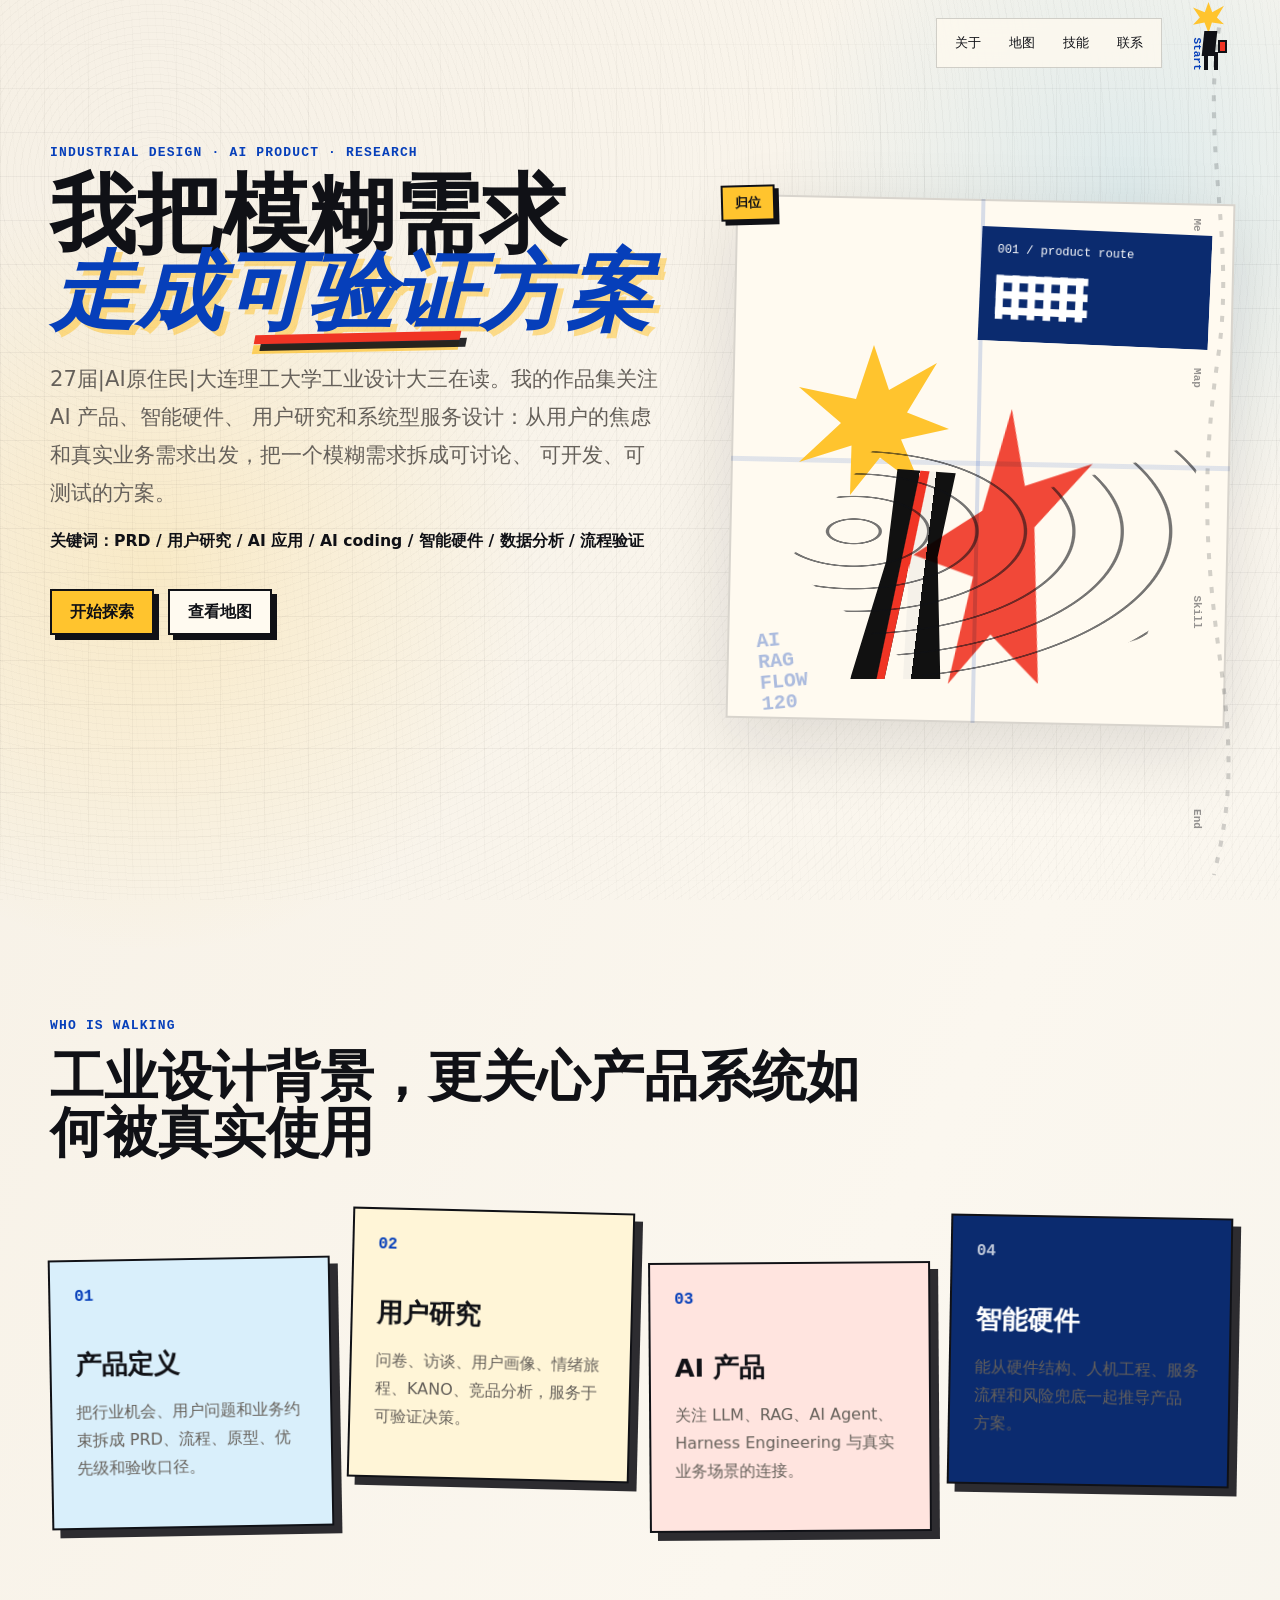
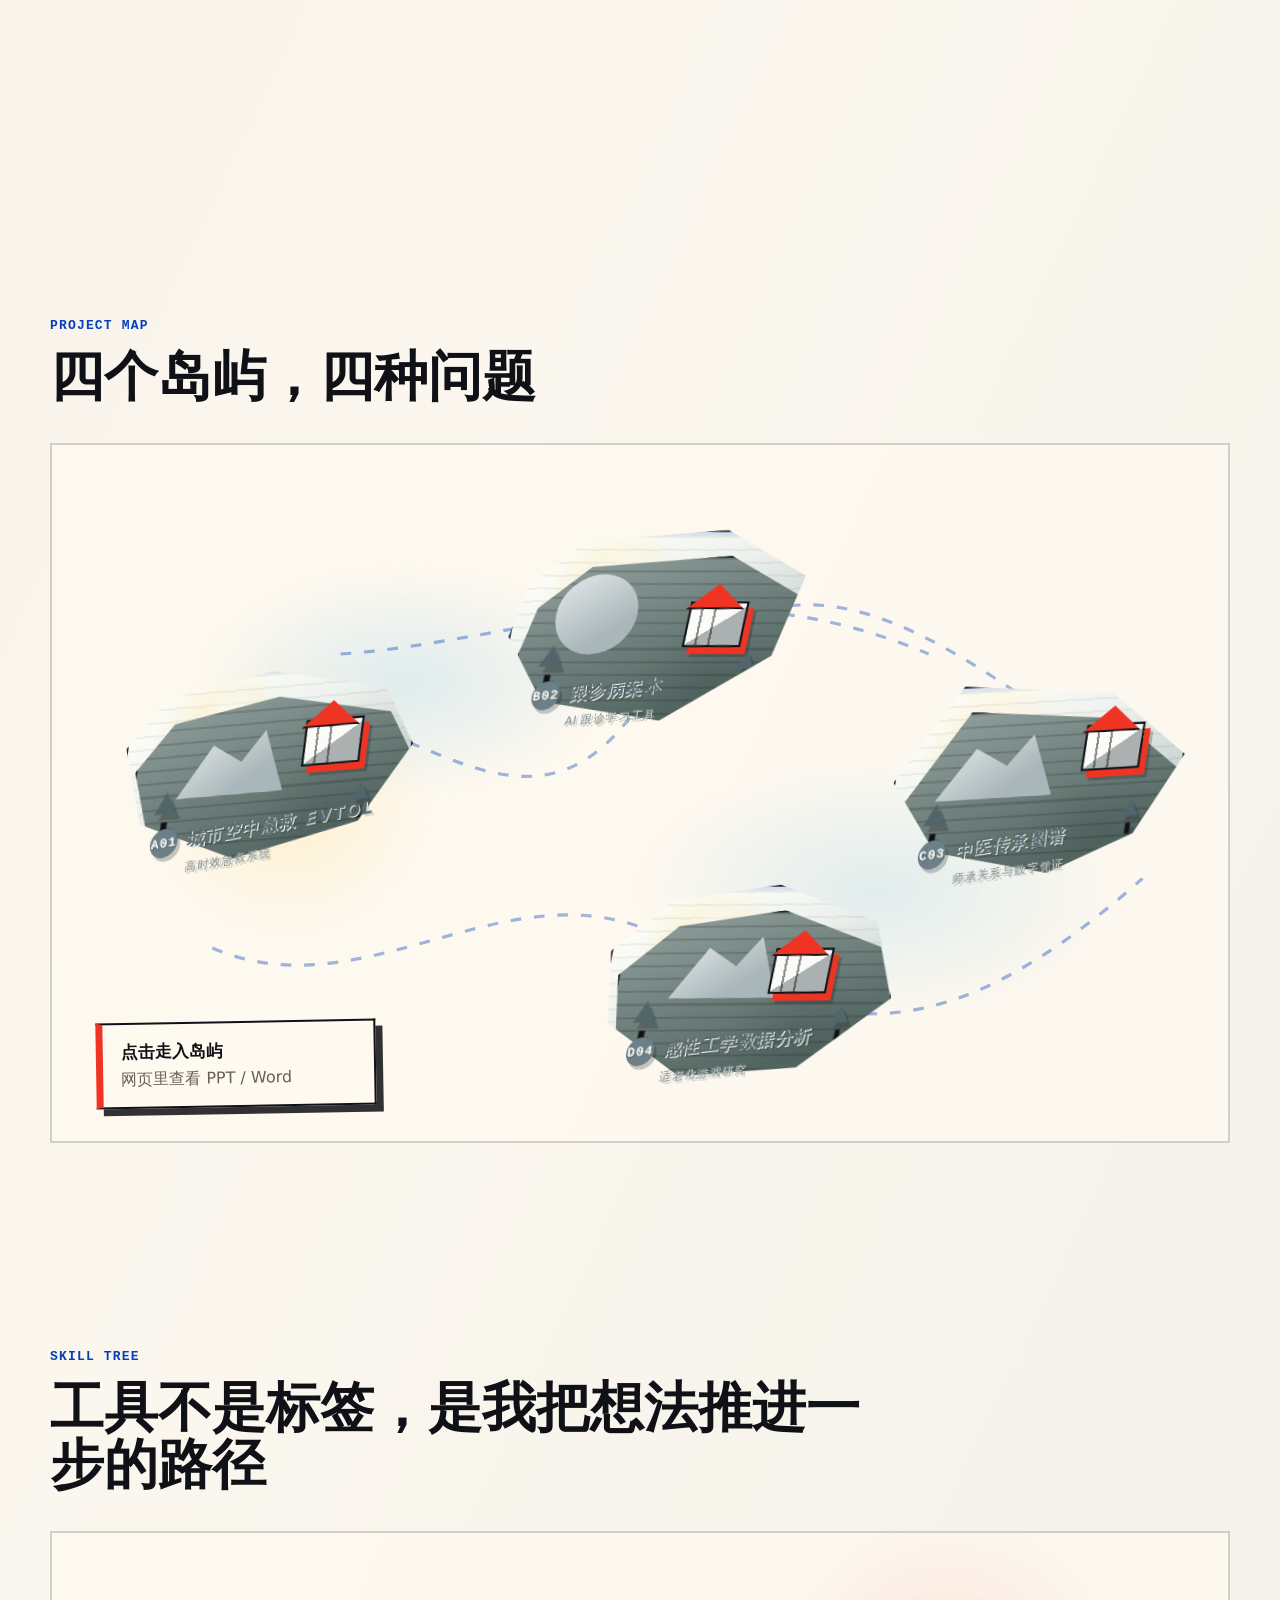
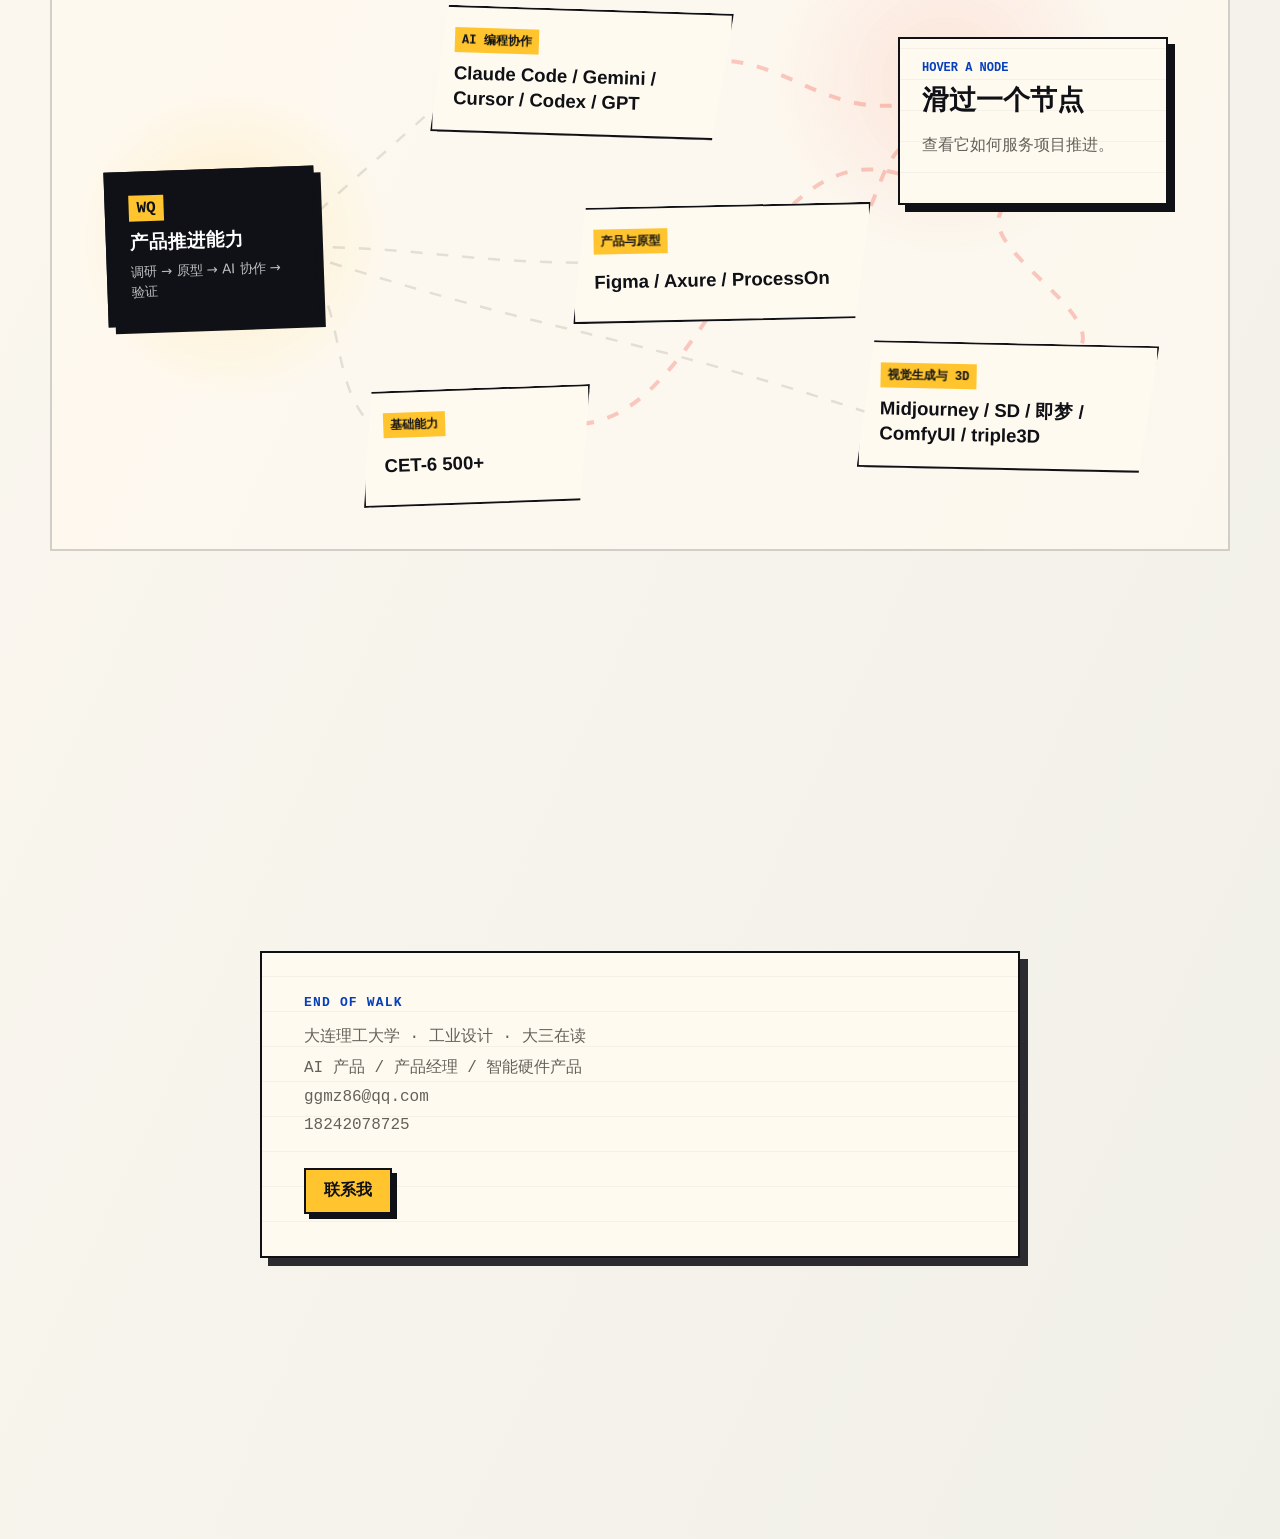
==== commit f8d76c46: "Fix document preview and reset control placement" ====
--- a/index.html
+++ b/index.html
@@ -14,8 +14,6 @@
   <body>
     <div class="paper-noise" aria-hidden="true"></div>
     <div class="cursor-orbit" aria-hidden="true"></div>
-    <button class="reset-layout" type="button" aria-label="归位所有可移动元素">归位</button>
-
     <aside class="walk-progress" aria-label="页面进度">
       <svg class="walk-path" viewBox="0 0 100 720" preserveAspectRatio="none" aria-hidden="true">
         <path
@@ -71,7 +69,8 @@
             <a class="ghost-link" href="#map">查看地图</a>
           </div>
         </div>
-        <div class="hero-collage motion-reactive" data-reactive-strength="22" aria-hidden="true">
+        <div class="hero-collage motion-reactive" data-reactive-strength="22">
+          <button class="reset-layout" type="button" aria-label="归位所有可移动元素">归位</button>
           <div class="sun-person collage-piece" data-piece="sun">
             <div class="sun-head"></div>
             <div class="cut-body"></div>
--- a/styles.css
+++ b/styles.css
@@ -124,8 +124,8 @@
 
 .reset-layout {
   position: fixed;
-  left: 18px;
-  top: 18px;
+  left: var(--reset-left, 18px);
+  top: var(--reset-top, 18px);
   z-index: 10000;
   min-height: 36px;
   padding: 0 12px;
@@ -137,6 +137,7 @@
   font-size: 13px;
   font-weight: 900;
   cursor: pointer;
+  pointer-events: auto;
   transform: rotate(-1.5deg);
   transition:
     transform 160ms cubic-bezier(0.1, 1.2, 0.1, 1),
@@ -1573,7 +1574,8 @@
 .pdf-viewer {
   display: grid;
   gap: 24px;
-  max-height: 82vh;
+  min-height: 78vh;
+  max-height: none;
   margin-top: 18px;
   padding: 22px;
   border: 2px solid var(--ink);
@@ -1582,6 +1584,15 @@
     rgba(255, 250, 240, 0.74);
   box-shadow: 10px 10px 0 var(--ink);
   overflow: auto;
+}
+
+.pdf-inline {
+  display: block;
+  width: 100%;
+  min-height: 78vh;
+  border: 1px solid rgba(16, 17, 22, 0.28);
+  background: white;
+  box-shadow: 5px 5px 0 rgba(16, 17, 22, 0.22);
 }
 
 .pdf-page {
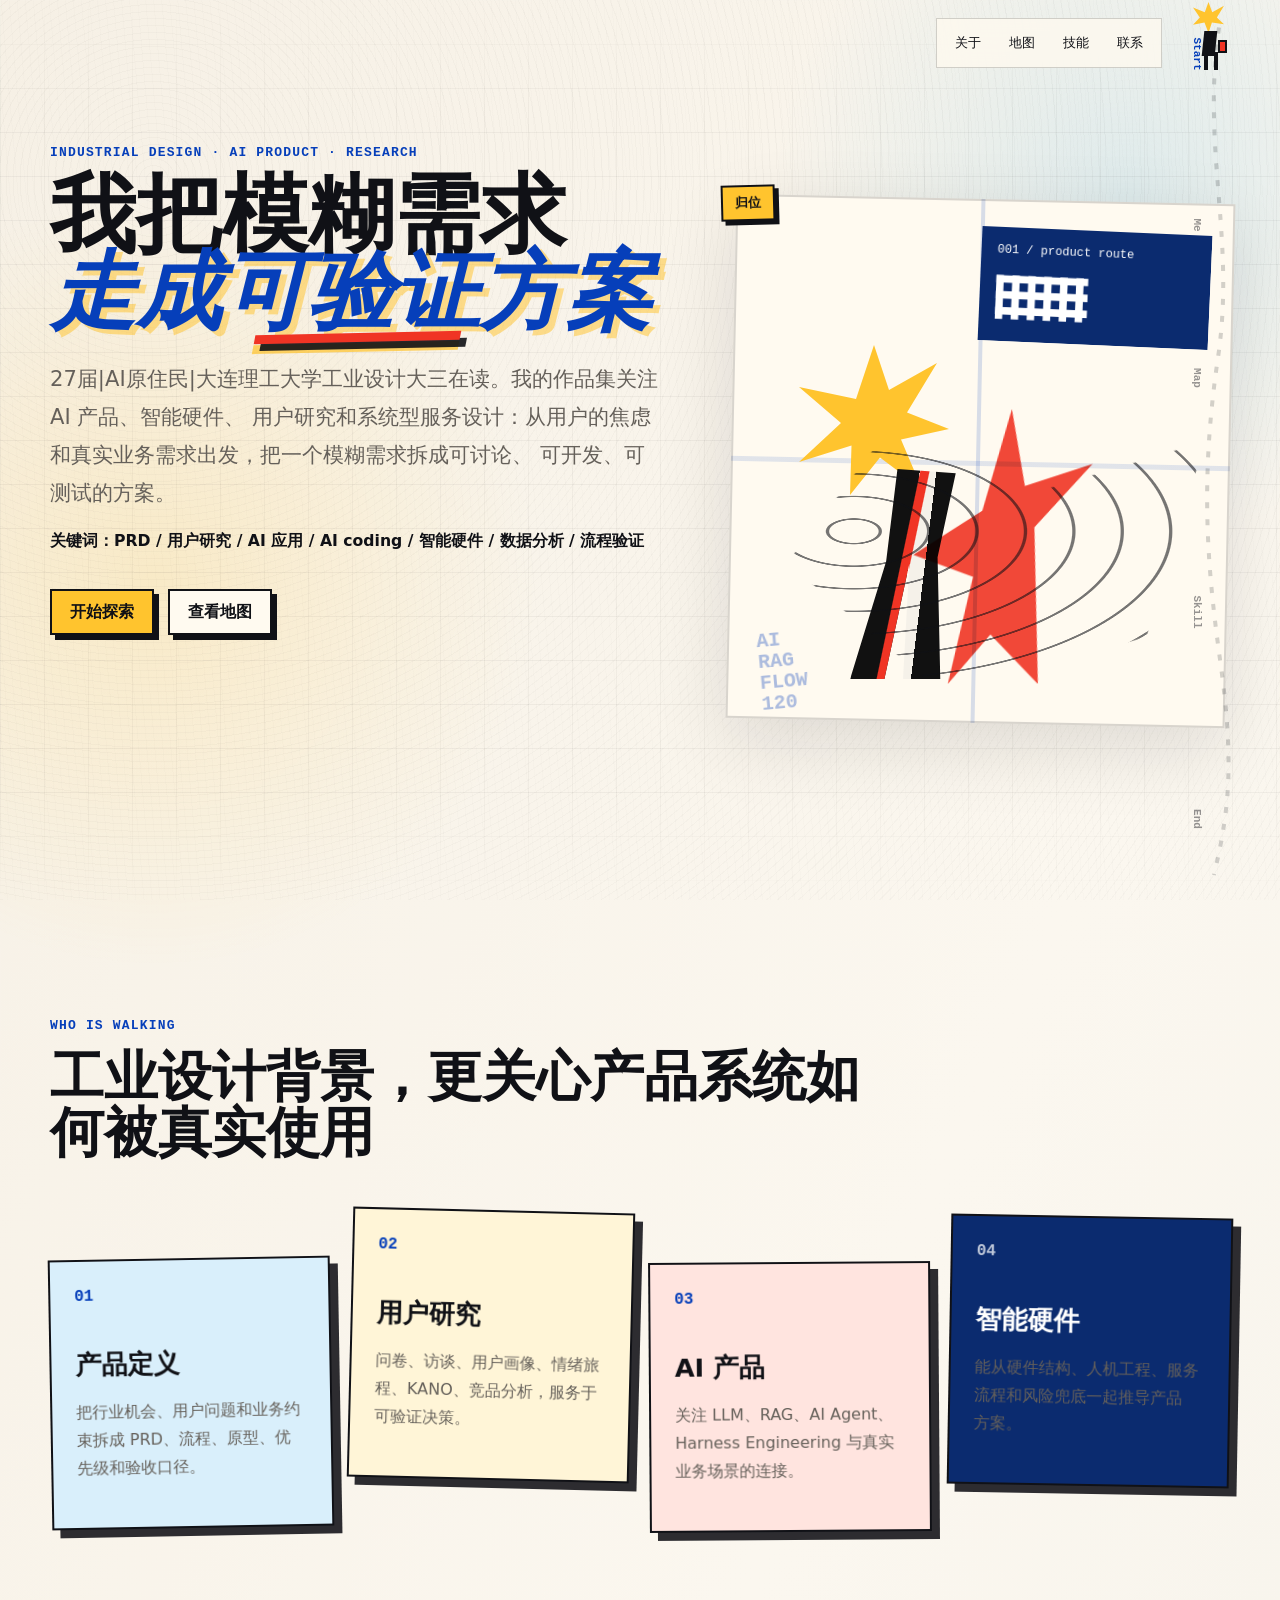
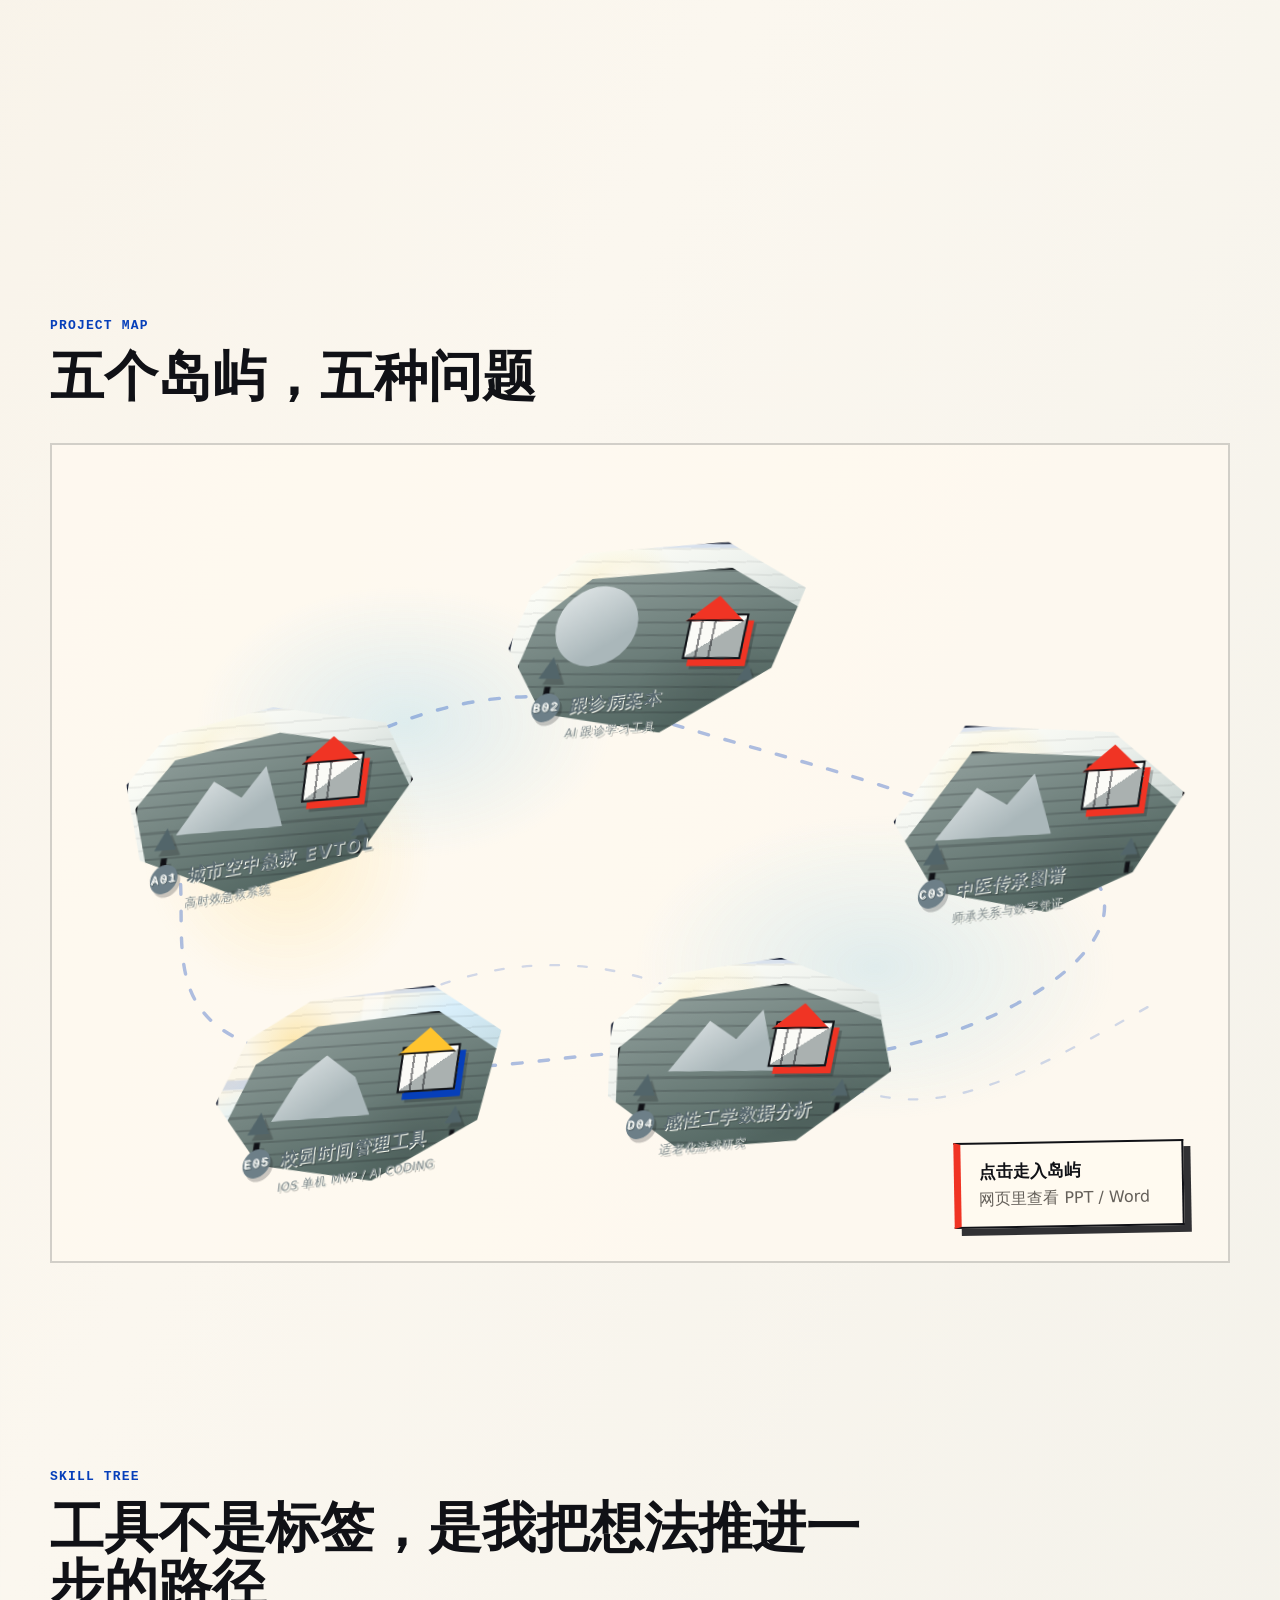
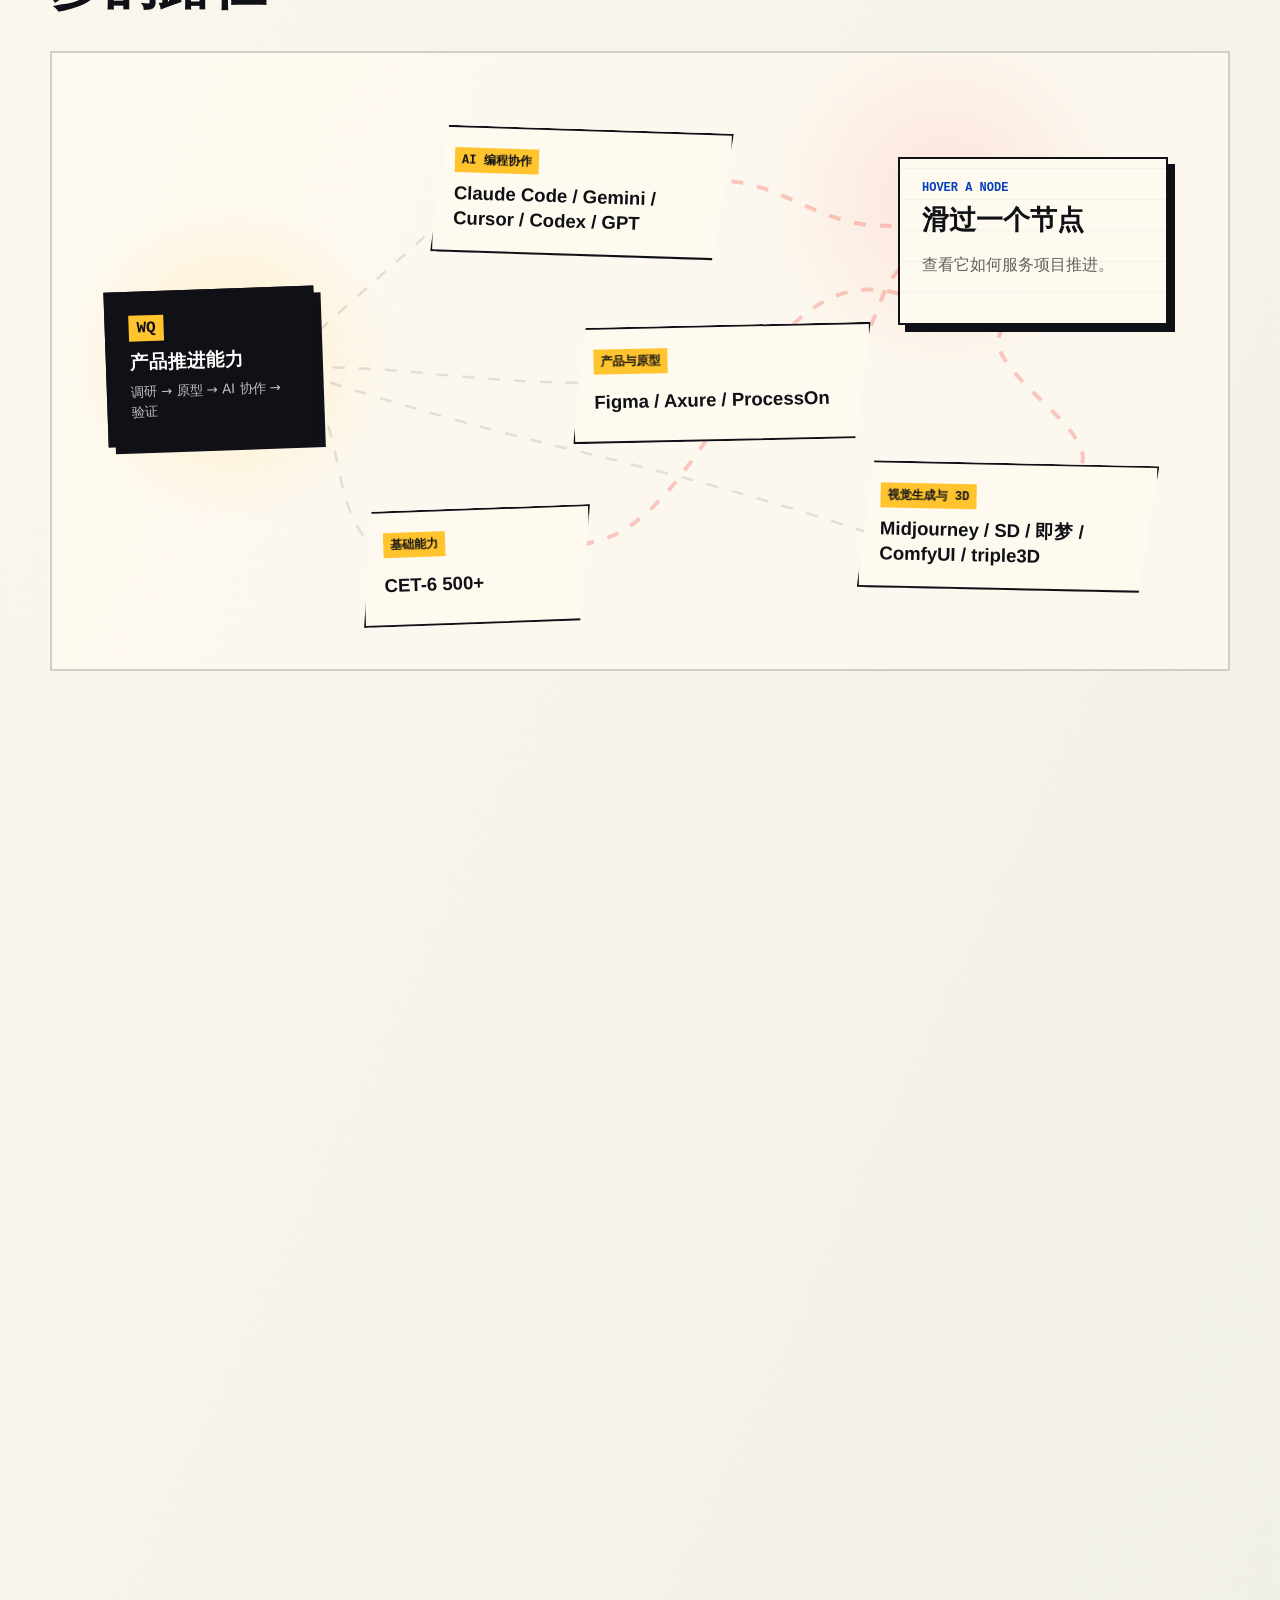
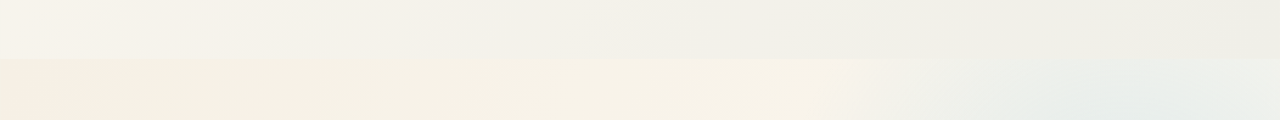
==== commit f202e796: "Add timetable island to portfolio" ====
--- a/index.html
+++ b/index.html
@@ -117,7 +117,7 @@
       <section class="map section-panel reveal" id="map">
         <div class="section-heading">
           <p class="eyebrow">Project map</p>
-          <h2>四个岛屿，四种问题</h2>
+          <h2>五个岛屿，五种问题</h2>
         </div>
         <div class="map-board">
           <div class="map-tourist" aria-hidden="true">
@@ -128,9 +128,8 @@
             <div class="tourist-pack"></div>
           </div>
           <svg class="map-lines" viewBox="0 0 1100 620" aria-hidden="true">
-            <path d="M120 300 C260 110 410 410 540 240 S780 120 990 280" />
-            <path d="M150 455 C300 520 440 360 590 455 S850 540 1020 390" />
-            <path d="M270 180 C430 170 610 90 820 180" />
+            <path class="map-route-main" d="M116 300 C260 212 385 130 542 178 S762 236 928 302 S860 518 670 500 S460 524 268 506 S135 394 116 300" />
+            <path class="map-route-echo" d="M250 494 C390 392 534 390 660 480 S842 558 1025 454" />
           </svg>
           <a class="project-island island-evt motion-reactive" href="./project.html?id=evtol" data-project="evtol" data-reactive-strength="16" aria-label="城市空中急救 eVTOL">
             <span class="island-land">
@@ -186,6 +185,20 @@
               <span class="island-code">D04</span>
               <strong>感性工学数据分析</strong>
               <small>适老化游戏研究</small>
+            </span>
+          </a>
+          <a class="project-island island-timetable motion-reactive" href="./project.html?id=timetable" data-project="timetable" data-reactive-strength="16">
+            <span class="island-land">
+              <span class="island-water"></span>
+              <span class="island-hill"></span>
+              <span class="island-house"></span>
+              <span class="island-tree tree-a"></span>
+              <span class="island-tree tree-b"></span>
+            </span>
+            <span class="island-label">
+              <span class="island-code">E05</span>
+              <strong>校园时间管理工具</strong>
+              <small>iOS 单机 MVP / AI Coding</small>
             </span>
           </a>
           <div class="map-hint" aria-hidden="true">
--- a/styles.css
+++ b/styles.css
@@ -600,6 +600,10 @@
   transition-delay: 270ms;
 }
 
+.reveal.is-visible .project-island:nth-of-type(5) {
+  transition-delay: 350ms;
+}
+
 .section-heading h2 {
   margin: 0;
   font-size: clamp(2rem, 4.2vw, 4rem);
@@ -678,7 +682,7 @@
 
 .map-board {
   position: relative;
-  min-height: 700px;
+  min-height: 820px;
   border: 2px solid rgba(16, 17, 22, 0.18);
   background:
     radial-gradient(ellipse at 30% 34%, rgba(142, 202, 230, 0.28), transparent 13rem),
@@ -698,9 +702,21 @@
   width: 100%;
   height: 100%;
   fill: none;
-  stroke: rgba(6, 63, 186, 0.38);
-  stroke-width: 3;
-  stroke-dasharray: 10 12;
+  stroke-linecap: round;
+  stroke-linejoin: round;
+  pointer-events: none;
+}
+
+.map-route-main {
+  stroke: rgba(6, 63, 186, 0.32);
+  stroke-width: 3.2;
+  stroke-dasharray: 9 16;
+}
+
+.map-route-echo {
+  stroke: rgba(6, 63, 186, 0.18);
+  stroke-width: 2.2;
+  stroke-dasharray: 8 18;
 }
 
 .map-tourist {
@@ -1049,13 +1065,48 @@
   --house-top: 62px;
 }
 
+.island-timetable {
+  left: 13%;
+  top: 65%;
+  --base-rotate: -2deg;
+  --tilt: var(--base-rotate);
+  --island-shape: polygon(8% 22%, 28% 4%, 70% 0, 96% 26%, 92% 72%, 58% 100%, 18% 88%, 0 54%);
+  --hill-left: 56px;
+  --hill-top: 54px;
+  --hill-width: 98px;
+  --hill-height: 70px;
+  --hill-shape: polygon(0 100%, 22% 40%, 48% 10%, 80% 44%, 100% 100%);
+  --house-right: 48px;
+  --house-top: 58px;
+}
+
+.island-timetable .island-land {
+  background:
+    linear-gradient(90deg, transparent 0 46%, rgba(255, 255, 255, 0.42) 47% 53%, transparent 54%),
+    linear-gradient(0deg, transparent 0 52%, rgba(6, 63, 186, 0.16) 53% 57%, transparent 58%),
+    radial-gradient(circle at 24% 24%, rgba(255, 196, 46, 0.3), transparent 18%),
+    repeating-linear-gradient(0deg, rgba(16, 17, 22, 0.06) 0 2px, transparent 2px 12px),
+    linear-gradient(150deg, #fcf7e9 0 26%, #d9effb 42%, #bfd7dd 70%, #93a7a8 100%);
+}
+
+.island-timetable .island-house {
+  box-shadow:
+    6px 7px 0 var(--blue),
+    9px 10px 0 rgba(16, 17, 22, 0.24);
+}
+
+.island-timetable .island-house::before {
+  background: var(--yellow);
+}
+
 .map-hint {
   position: absolute;
-  left: 44px;
+  left: auto;
+  right: 44px;
   bottom: 34px;
   display: grid;
   gap: 6px;
-  width: min(280px, calc(100% - 88px));
+  width: min(230px, calc(100% - 88px));
   padding: 16px 18px;
   border: 2px solid var(--ink);
   border-left: 7px solid var(--red);
@@ -1484,6 +1535,20 @@
   color: var(--ink);
 }
 
+.doc-notice {
+  position: relative;
+  z-index: 1;
+  width: max-content;
+  max-width: 100%;
+  margin: 22px 0 0;
+  padding: 8px 12px;
+  border: 2px solid var(--ink);
+  background: var(--yellow);
+  color: var(--ink);
+  box-shadow: 5px 5px 0 var(--red);
+  font-weight: 900;
+}
+
 .doc-index {
   margin: 48px 0 26px;
 }
@@ -1571,18 +1636,68 @@
   text-decoration: none;
 }
 
-.pdf-viewer {
+.pdf-reader {
   display: grid;
-  gap: 24px;
-  min-height: 78vh;
-  max-height: none;
+  grid-template-columns: 132px minmax(0, 1fr);
+  height: min(82vh, 820px);
+  min-height: 560px;
   margin-top: 18px;
-  padding: 22px;
   border: 2px solid var(--ink);
   background:
     radial-gradient(circle at 80% 12%, rgba(240, 52, 36, 0.08), transparent 16rem),
     rgba(255, 250, 240, 0.74);
   box-shadow: 10px 10px 0 var(--ink);
+  overflow: hidden;
+}
+
+.pdf-page-nav {
+  display: grid;
+  align-content: start;
+  gap: 10px;
+  padding: 18px 12px;
+  border-right: 2px solid var(--ink);
+  background: rgba(255, 250, 240, 0.92);
+  overflow-y: auto;
+}
+
+.pdf-page-nav b {
+  display: block;
+  margin-bottom: 4px;
+  color: var(--blue);
+  font-family: var(--mono);
+  font-size: 0.74rem;
+  letter-spacing: 0;
+  text-transform: uppercase;
+}
+
+.pdf-page-nav-item {
+  min-height: 34px;
+  border: 2px solid var(--ink);
+  background: var(--paper-2);
+  color: var(--ink);
+  box-shadow: 3px 3px 0 var(--ink);
+  font-family: var(--mono);
+  font-weight: 900;
+  cursor: pointer;
+  transition: transform 120ms ease, background 120ms ease, color 120ms ease;
+}
+
+.pdf-page-nav-item:hover,
+.pdf-page-nav-item:focus-visible,
+.pdf-page-nav-item.is-active {
+  background: var(--yellow);
+  color: var(--ink);
+  transform: translate(-2px, -2px);
+  outline: 0;
+}
+
+.pdf-viewer {
+  position: relative;
+  display: grid;
+  align-content: start;
+  gap: 24px;
+  height: 100%;
+  padding: 22px;
   overflow: auto;
 }
 
@@ -1598,7 +1713,7 @@
 .pdf-page {
   display: grid;
   gap: 10px;
-  width: min(100%, 1080px);
+  width: min(100%, 980px);
   margin: 0 auto;
 }
 
@@ -1611,12 +1726,42 @@
   font-weight: 900;
 }
 
+.pdf-page img,
 .pdf-page canvas {
   display: block;
+  width: 100%;
   max-width: 100%;
   border: 1px solid rgba(16, 17, 22, 0.28);
   background: white;
   box-shadow: 5px 5px 0 rgba(16, 17, 22, 0.22);
+}
+
+.pdf-fallback-note {
+  width: min(100%, 980px);
+  margin: 0 auto;
+  color: var(--muted);
+  font-weight: 800;
+}
+
+.pdf-fallback-note a {
+  color: var(--blue);
+}
+
+.pdf-error {
+  display: grid;
+  gap: 14px;
+  width: min(100%, 980px);
+  margin: 0 auto;
+  padding: 24px;
+  border: 2px solid var(--ink);
+  background: var(--yellow);
+  box-shadow: 6px 6px 0 var(--ink);
+  font-weight: 900;
+}
+
+.pdf-error a {
+  width: max-content;
+  color: var(--blue);
 }
 
 .doc-sections {
@@ -1891,7 +2036,7 @@
   .node-base { --mobile-tilt: -0.8deg; }
 
   .map-board {
-    min-height: 940px;
+    min-height: 1160px;
   }
 
   .project-island {
@@ -1923,8 +2068,15 @@
     top: 610px;
   }
 
+  .island-timetable {
+    left: 24px !important;
+    right: auto !important;
+    top: 820px;
+  }
+
   .map-hint {
     left: 26px;
+    right: auto;
     bottom: 24px;
     width: calc(100% - 52px);
   }
@@ -1948,6 +2100,32 @@
 
   .doc-index-grid {
     grid-template-columns: 1fr 1fr;
+  }
+
+  .pdf-reader {
+    grid-template-columns: 1fr;
+    height: min(78vh, 720px);
+  }
+
+  .pdf-page-nav {
+    display: flex;
+    gap: 8px;
+    min-height: 76px;
+    padding: 12px;
+    border-right: 0;
+    border-bottom: 2px solid var(--ink);
+    overflow-x: auto;
+    overflow-y: hidden;
+  }
+
+  .pdf-page-nav b {
+    flex: 0 0 auto;
+    align-self: center;
+    margin: 0;
+  }
+
+  .pdf-page-nav-item {
+    flex: 0 0 58px;
   }
 
 }
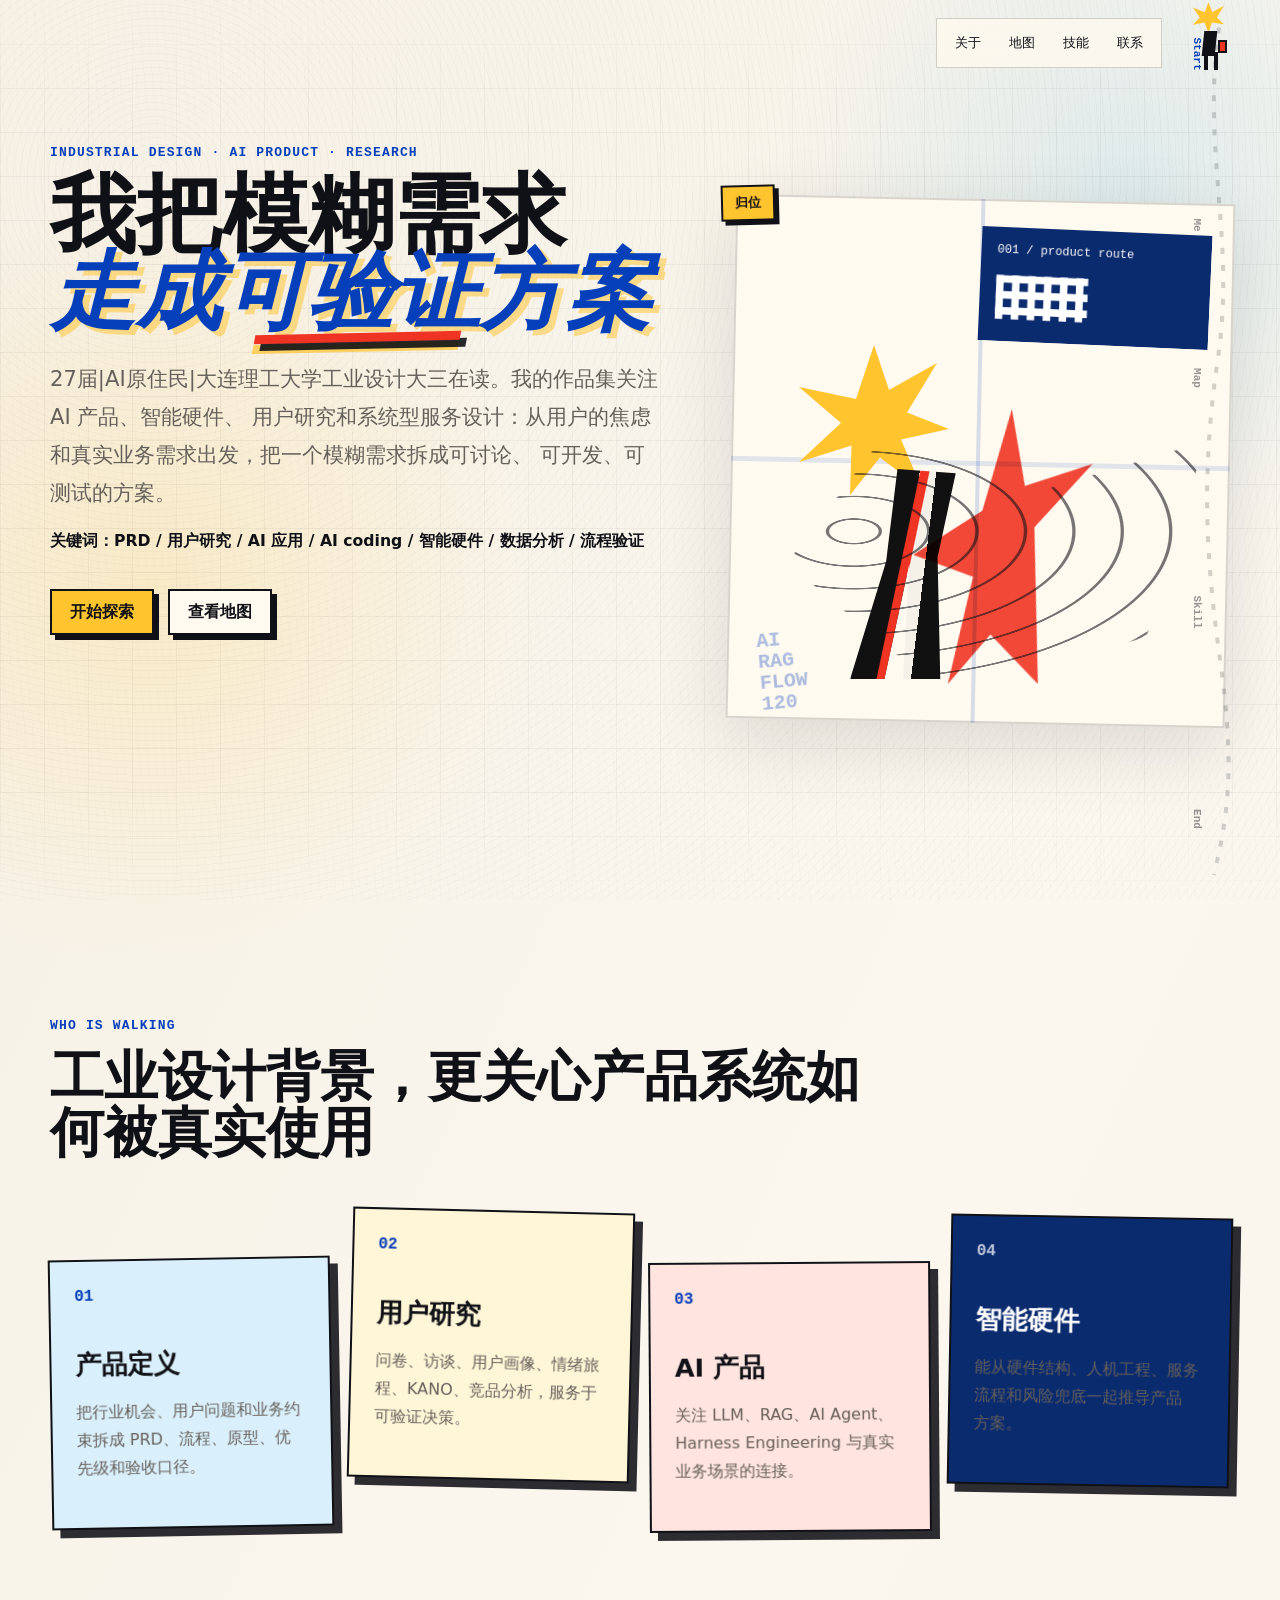
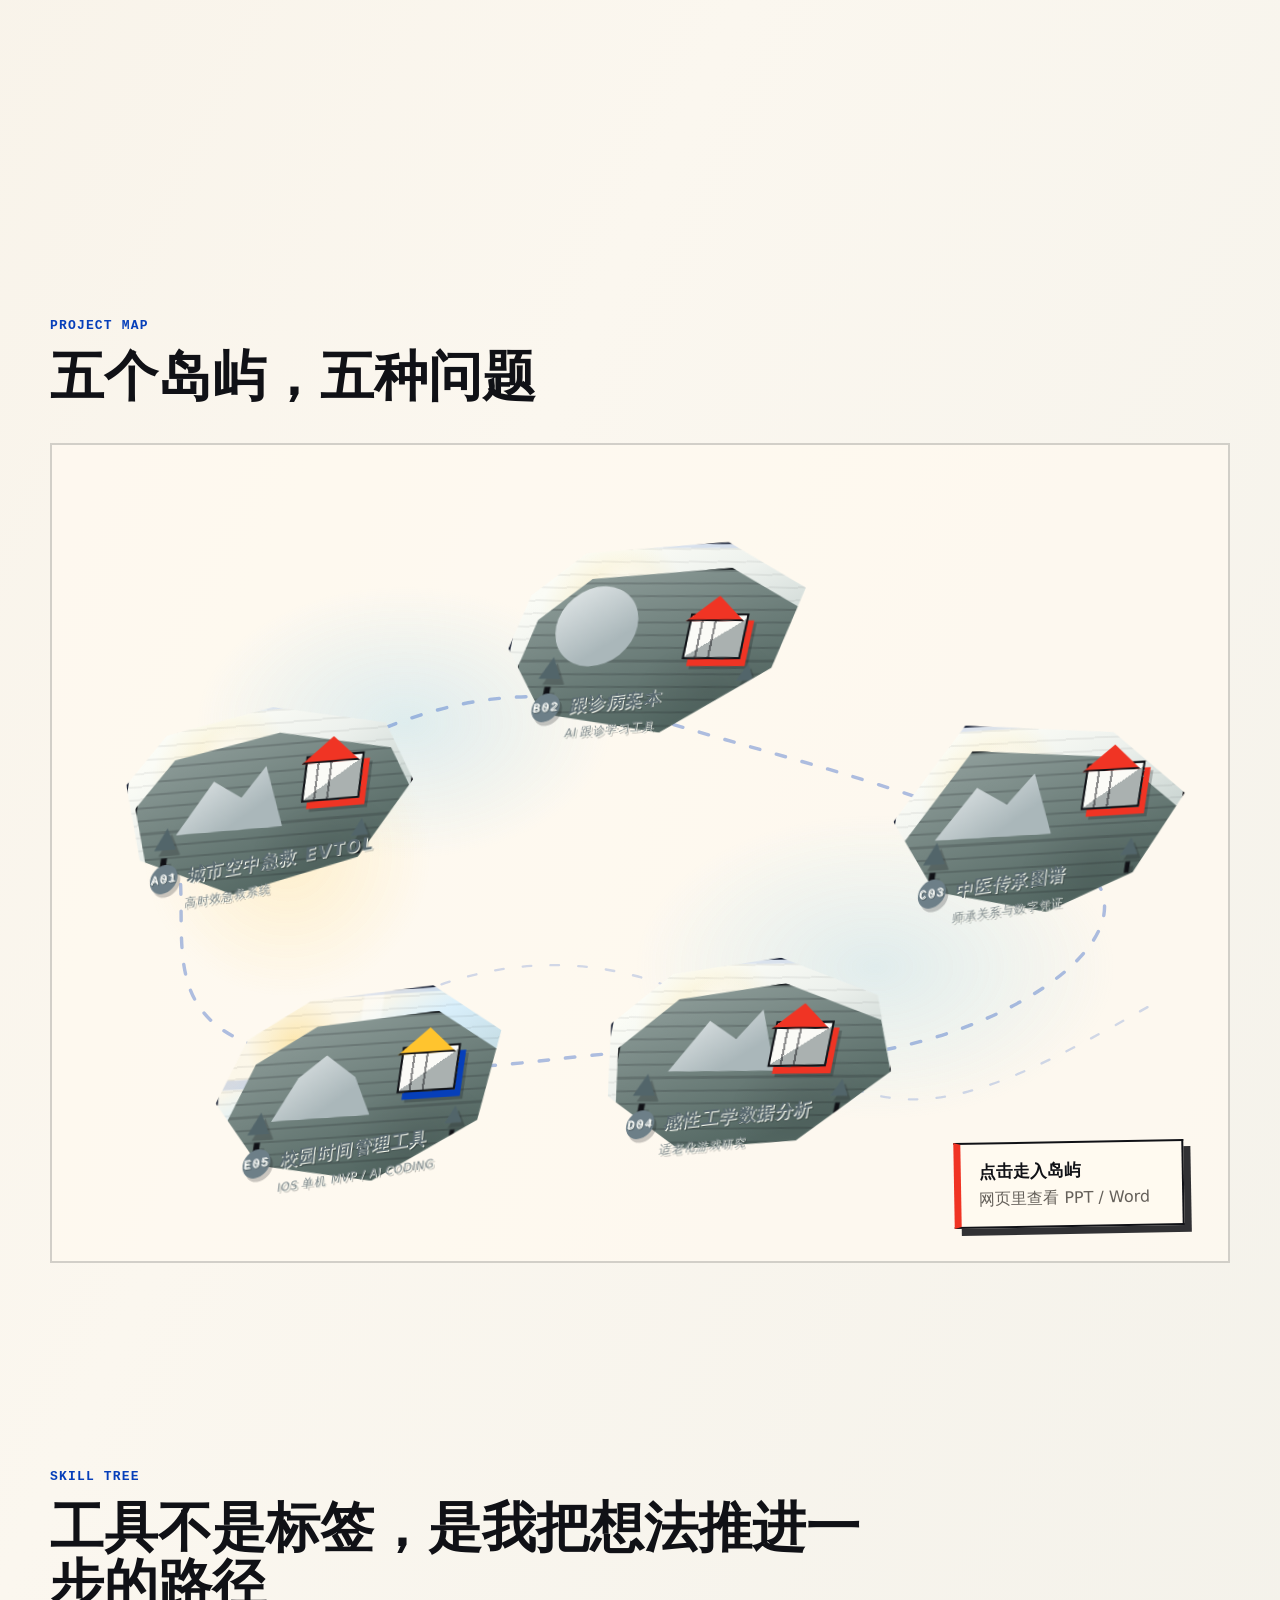
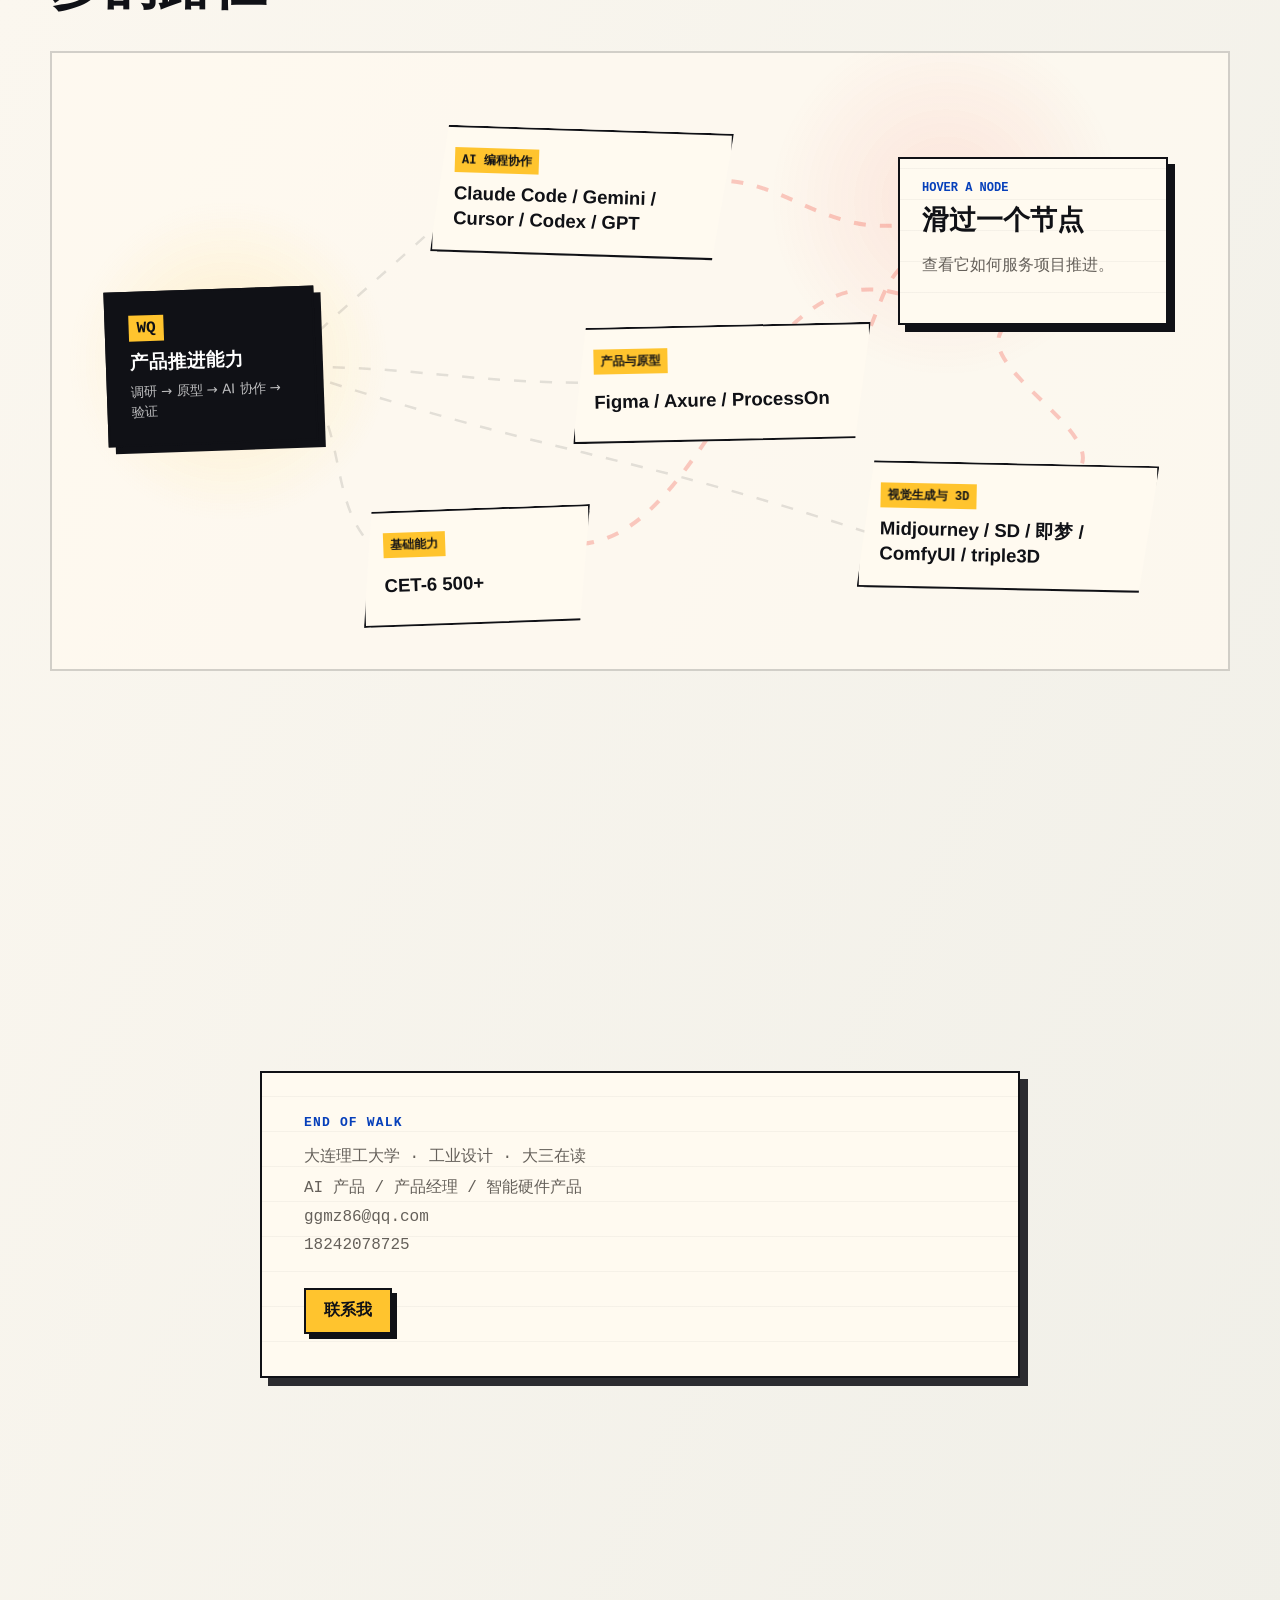
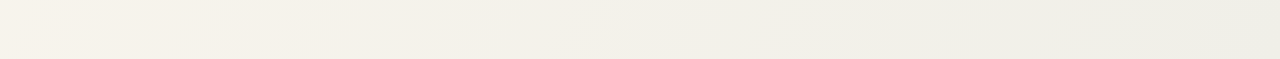
==== commit d155717b: "Link timetable island directly to app" ====
--- a/index.html
+++ b/index.html
@@ -187,7 +187,7 @@
               <small>适老化游戏研究</small>
             </span>
           </a>
-          <a class="project-island island-timetable motion-reactive" href="./project.html?id=timetable" data-project="timetable" data-reactive-strength="16">
+          <a class="project-island island-timetable motion-reactive" href="./timetable-ios/index.html" data-project="timetable" data-reactive-strength="16">
             <span class="island-land">
               <span class="island-water"></span>
               <span class="island-hill"></span>
--- a/styles.css
+++ b/styles.css
@@ -1710,6 +1710,62 @@
   box-shadow: 5px 5px 0 rgba(16, 17, 22, 0.22);
 }
 
+.interactive-nav-link {
+  display: grid;
+  place-items: center;
+  min-height: 38px;
+  border: 2px solid var(--ink);
+  background: var(--yellow);
+  color: var(--ink);
+  box-shadow: 3px 3px 0 var(--ink);
+  font-family: var(--mono);
+  font-weight: 900;
+  text-decoration: none;
+}
+
+.interactive-preview-shell {
+  display: grid;
+  place-items: center;
+  gap: 16px;
+  min-height: 100%;
+  padding: 18px;
+}
+
+.interactive-device {
+  width: min(100%, 430px);
+  aspect-ratio: 390 / 844;
+  padding: 14px;
+  border: 3px solid var(--ink);
+  border-radius: 34px;
+  background:
+    linear-gradient(130deg, rgba(255, 196, 46, 0.22), transparent 34%),
+    #15161a;
+  box-shadow:
+    12px 12px 0 var(--ink),
+    18px 18px 0 rgba(240, 52, 36, 0.42);
+}
+
+.interactive-frame {
+  display: block;
+  width: 100%;
+  height: 100%;
+  border: 0;
+  border-radius: 24px;
+  background: white;
+}
+
+.interactive-preview-note {
+  width: min(100%, 620px);
+  margin: 0;
+  color: var(--muted);
+  font-weight: 800;
+  text-align: center;
+}
+
+.interactive-preview-note a {
+  color: var(--blue);
+}
+
 .pdf-page {
   display: grid;
   gap: 10px;
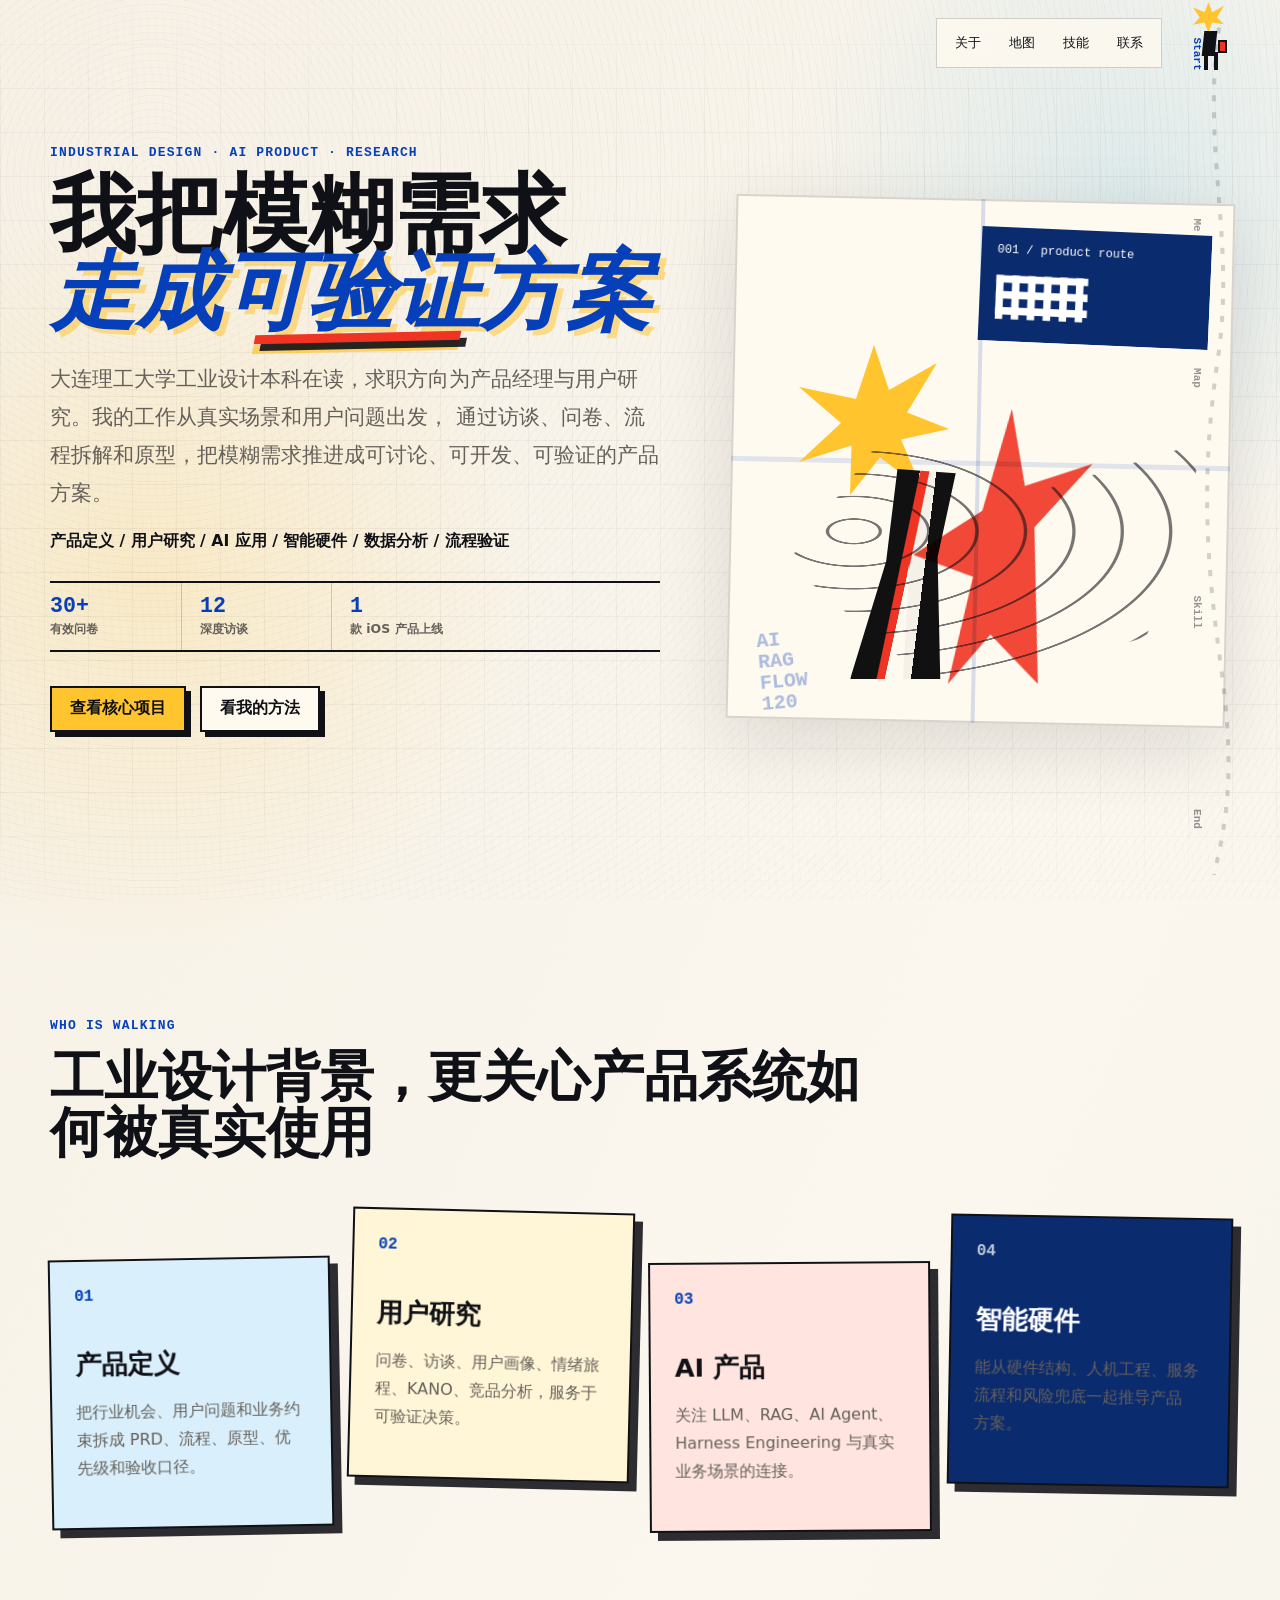
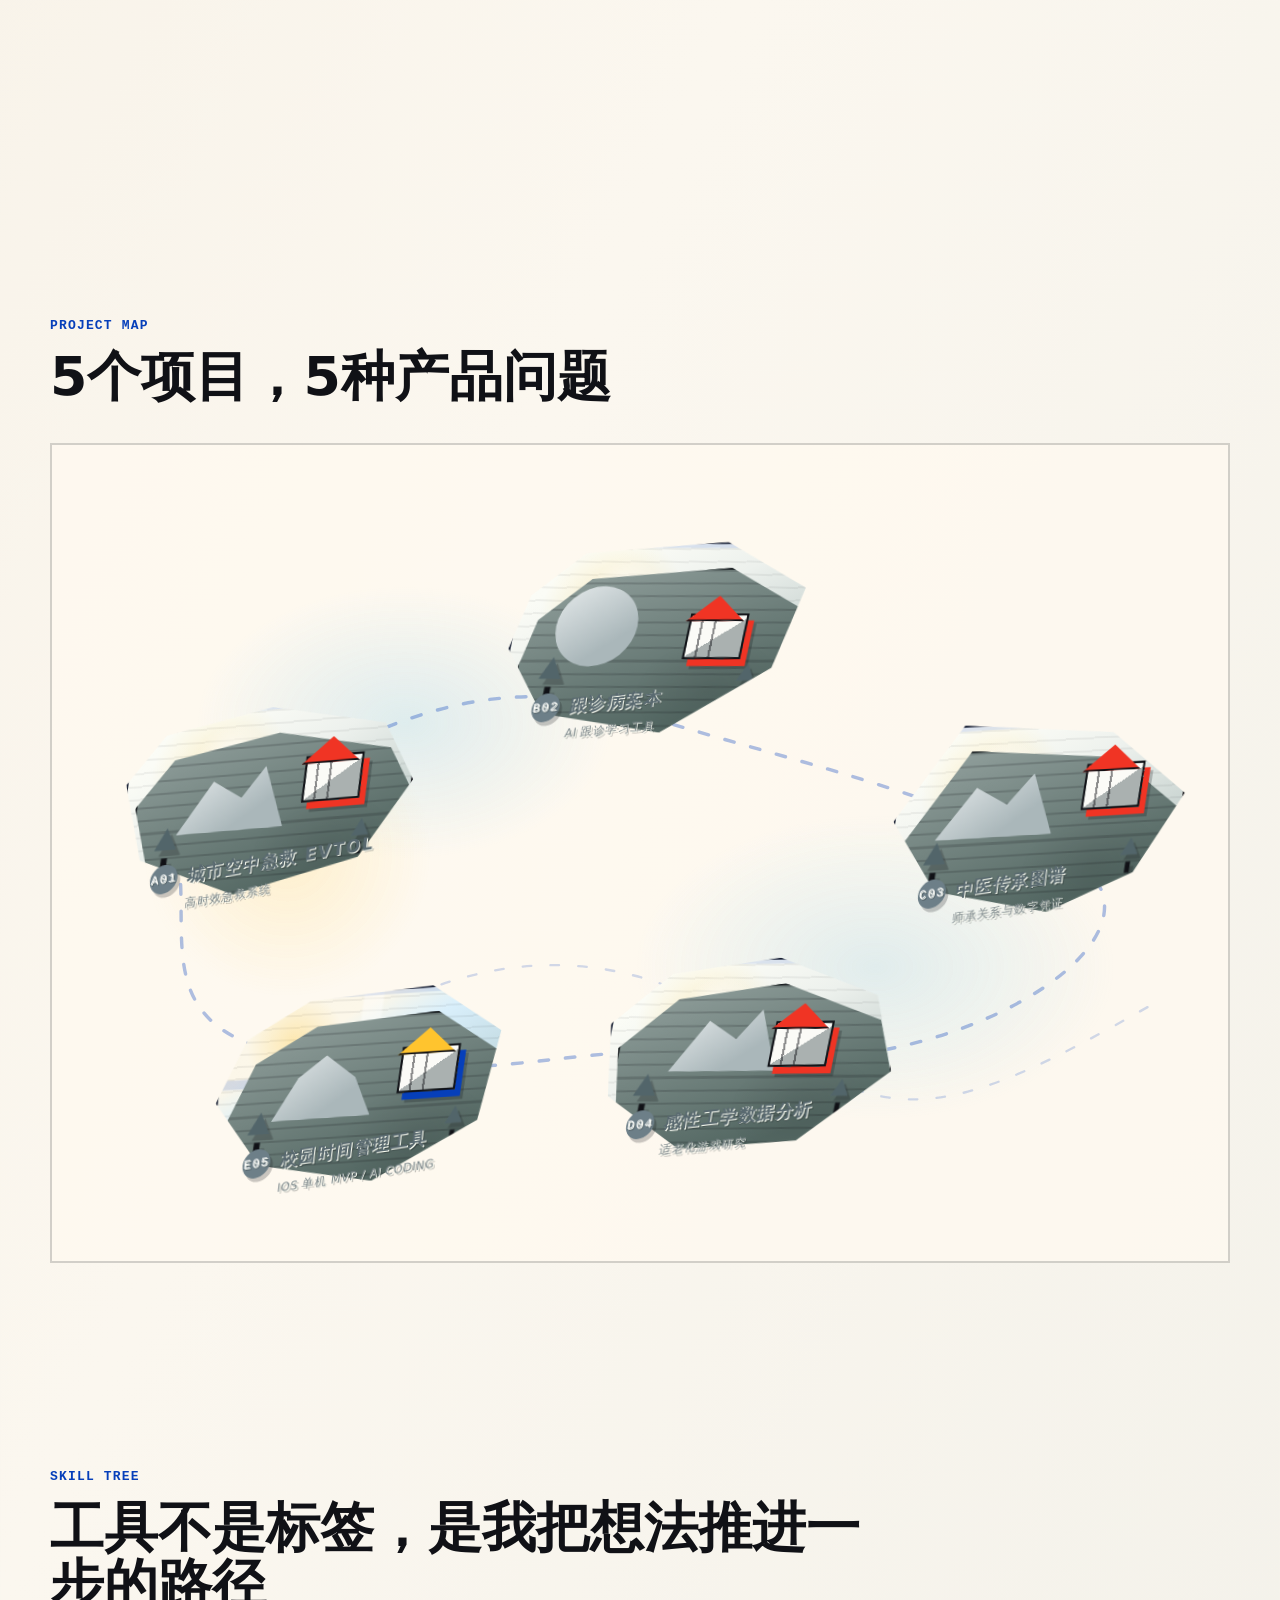
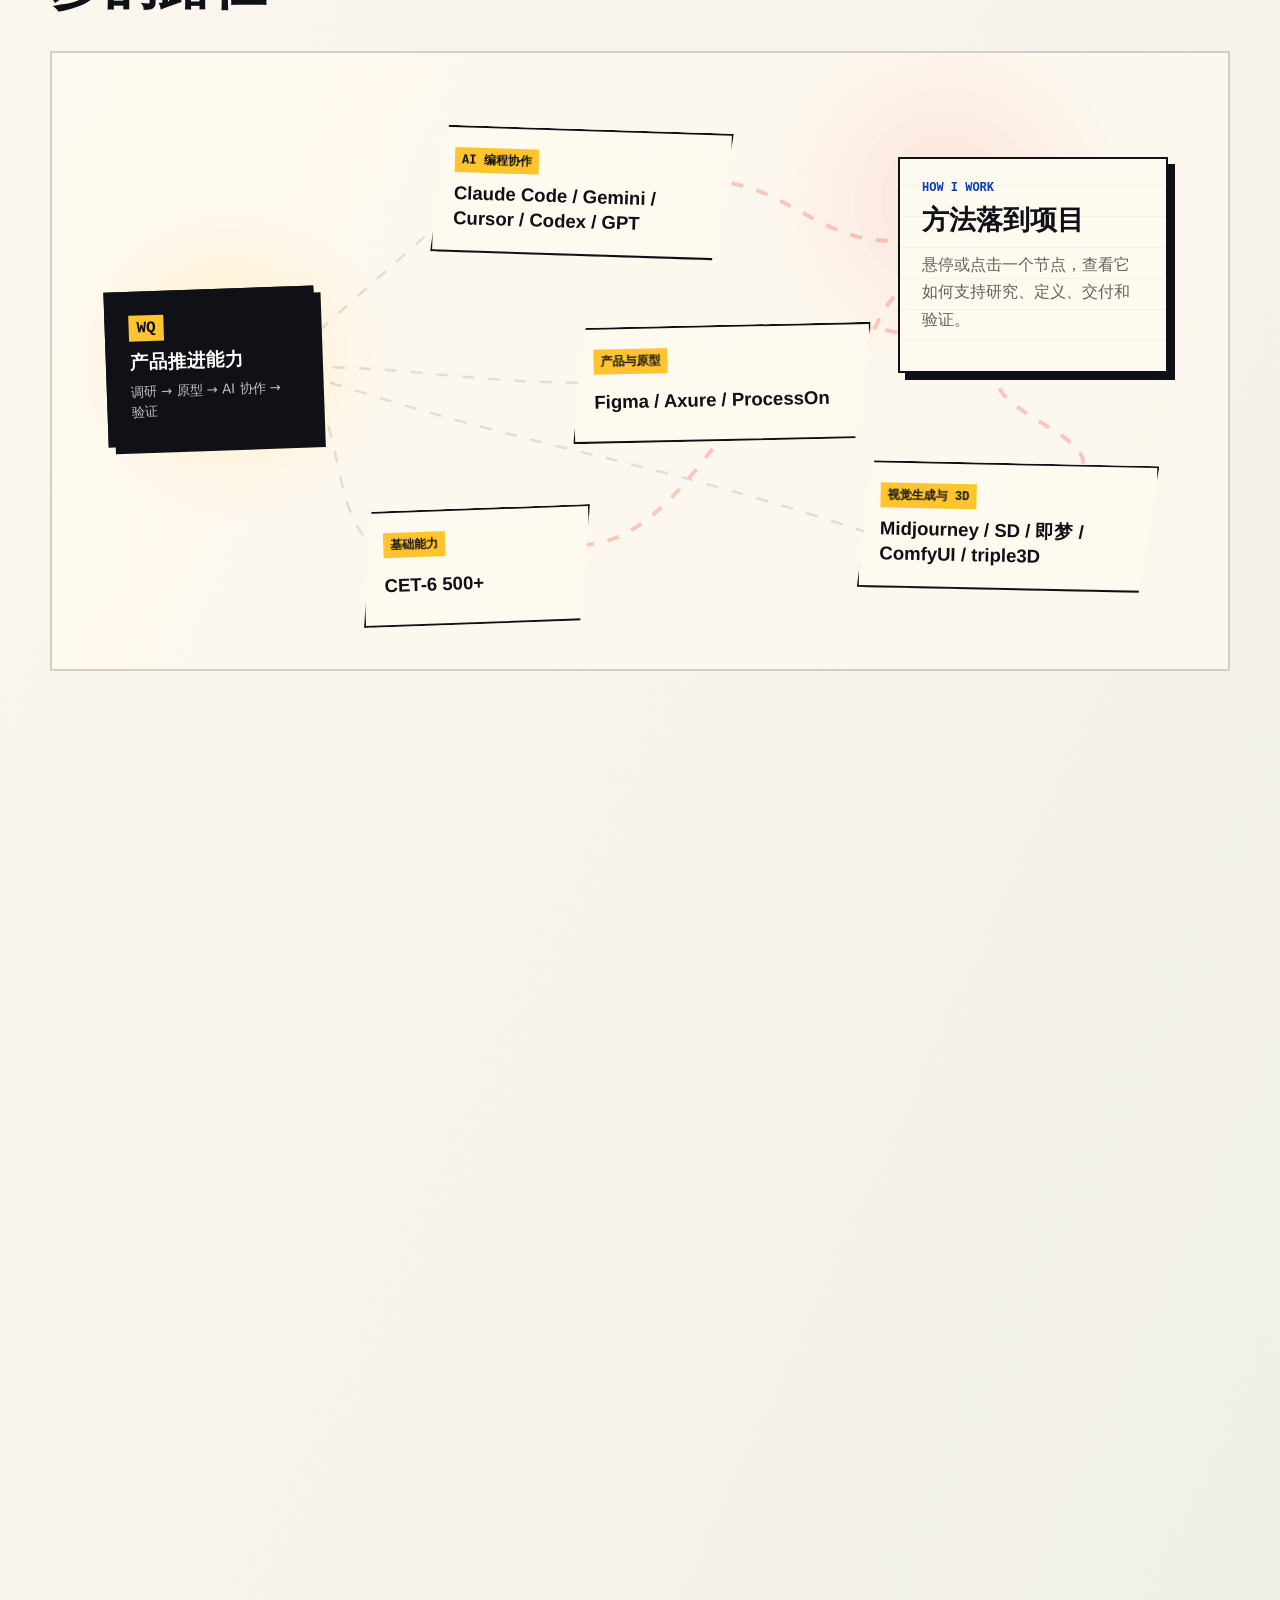
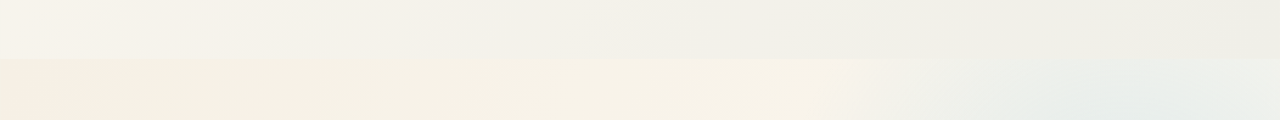
==== commit 2b1ca950: "Improve portfolio project discovery" ====
--- a/index.html
+++ b/index.html
@@ -9,7 +9,7 @@
     />
     <title>王钰琪 | Walking Product Portfolio</title>
     <link rel="icon" href="data:," />
-    <link rel="stylesheet" href="./styles.css" />
+    <link rel="stylesheet" href="./styles.css?v=20260906-3" />
   </head>
   <body>
     <div class="paper-noise" aria-hidden="true"></div>
@@ -57,20 +57,23 @@
             <span>走成可验证方案</span>
           </h1>
           <p class="lead">
-            27届|AI原住民|大连理工大学工业设计大三在读。我的作品集关注 AI 产品、智能硬件、
-            用户研究和系统型服务设计：从用户的焦虑和真实业务需求出发，把一个模糊需求拆成可讨论、
-            可开发、可测试的方案。
+            大连理工大学工业设计本科在读，求职方向为产品经理与用户研究。我的工作从真实场景和用户问题出发，
+            通过访谈、问卷、流程拆解和原型，把模糊需求推进成可讨论、可开发、可验证的产品方案。
           </p>
           <p class="profile-note">
-            关键词：PRD / 用户研究 / AI 应用 / AI coding / 智能硬件 / 数据分析 / 流程验证
+            产品定义 / 用户研究 / AI 应用 / 智能硬件 / 数据分析 / 流程验证
           </p>
+          <div class="proof-strip" aria-label="项目证据">
+            <div><b>30+</b><span>有效问卷</span></div>
+            <div><b>12</b><span>深度访谈</span></div>
+            <div><b>1</b><span>款 iOS 产品上线</span></div>
+          </div>
           <div class="hero-actions">
-            <a class="primary-link" href="#about">开始探索</a>
-            <a class="ghost-link" href="#map">查看地图</a>
+            <a class="primary-link" href="#map">查看核心项目</a>
+            <a class="ghost-link" href="#skills">看我的方法</a>
           </div>
         </div>
         <div class="hero-collage motion-reactive" data-reactive-strength="22">
-          <button class="reset-layout" type="button" aria-label="归位所有可移动元素">归位</button>
           <div class="sun-person collage-piece" data-piece="sun">
             <div class="sun-head"></div>
             <div class="cut-body"></div>
@@ -117,7 +120,7 @@
       <section class="map section-panel reveal" id="map">
         <div class="section-heading">
           <p class="eyebrow">Project map</p>
-          <h2>五个岛屿，五种问题</h2>
+          <h2>5个项目，5种产品问题</h2>
         </div>
         <div class="map-board">
           <div class="map-tourist" aria-hidden="true">
@@ -131,7 +134,7 @@
             <path class="map-route-main" d="M116 300 C260 212 385 130 542 178 S762 236 928 302 S860 518 670 500 S460 524 268 506 S135 394 116 300" />
             <path class="map-route-echo" d="M250 494 C390 392 534 390 660 480 S842 558 1025 454" />
           </svg>
-          <a class="project-island island-evt motion-reactive" href="./project.html?id=evtol" data-project="evtol" data-reactive-strength="16" aria-label="城市空中急救 eVTOL">
+          <a class="project-island island-evt motion-reactive" href="./project.html?id=evtol" data-project="evtol" data-summary="从急救时效出发，拆解调度、起降、投送与转运的系统方案。" data-reactive-strength="16" aria-label="城市空中急救 eVTOL">
             <span class="island-land">
               <span class="island-water"></span>
               <span class="island-hill"></span>
@@ -145,7 +148,7 @@
               <small>高时效急救系统</small>
             </span>
           </a>
-          <a class="project-island island-case motion-reactive" href="./project.html?id=casebook" data-project="casebook" data-reactive-strength="16">
+          <a class="project-island island-case motion-reactive" href="./project.html?id=casebook" data-project="casebook" data-summary="从跟诊前中后三个阶段，收敛 AI 记录、整理和复盘的 MVP 边界。" data-reactive-strength="16">
             <span class="island-land">
               <span class="island-water"></span>
               <span class="island-hill"></span>
@@ -159,7 +162,7 @@
               <small>AI 跟诊学习工具</small>
             </span>
           </a>
-          <a class="project-island island-lineage motion-reactive" href="./project.html?id=lineage" data-project="lineage" data-reactive-strength="16">
+          <a class="project-island island-lineage motion-reactive" href="./project.html?id=lineage" data-project="lineage" data-summary="围绕中医师承关系，探索知识沉淀、可信记录与数字凭证。" data-reactive-strength="16">
             <span class="island-land">
               <span class="island-water"></span>
               <span class="island-hill"></span>
@@ -173,7 +176,7 @@
               <small>师承关系与数字凭证</small>
             </span>
           </a>
-          <a class="project-island island-kansei motion-reactive" href="./project.html?id=kansei" data-project="kansei" data-reactive-strength="16">
+          <a class="project-island island-kansei motion-reactive" href="./project.html?id=kansei" data-project="kansei" data-summary="用感性工学和数据分析支持适老化游戏体验判断。" data-reactive-strength="16">
             <span class="island-land">
               <span class="island-water"></span>
               <span class="island-hill"></span>
@@ -187,7 +190,7 @@
               <small>适老化游戏研究</small>
             </span>
           </a>
-          <a class="project-island island-timetable motion-reactive" href="./timetable-ios/index.html" data-project="timetable" data-reactive-strength="16">
+          <a class="project-island island-timetable motion-reactive" href="./timetable-ios/index.html" data-project="timetable" data-summary="在单机和现有能力约束下，完成可上线的校园时间管理 MVP。" data-reactive-strength="16">
             <span class="island-land">
               <span class="island-water"></span>
               <span class="island-hill"></span>
@@ -201,10 +204,6 @@
               <small>iOS 单机 MVP / AI Coding</small>
             </span>
           </a>
-          <div class="map-hint" aria-hidden="true">
-            <b>点击走入岛屿</b>
-            <span>网页里查看 PPT / Word</span>
-          </div>
         </div>
       </section>
 
@@ -246,9 +245,9 @@
             <b>CET-6 500+</b>
           </button>
           <aside class="skill-panel motion-reactive" data-reactive-strength="8" aria-live="polite">
-            <p class="skill-panel-kicker">Hover a node</p>
-            <h3 id="skillTitle">滑过一个节点</h3>
-            <p id="skillDesc">查看它如何服务项目推进。</p>
+            <p class="skill-panel-kicker">How I work</p>
+            <h3 id="skillTitle">方法落到项目</h3>
+            <p id="skillDesc">悬停或点击一个节点，查看它如何支持研究、定义、交付和验证。</p>
           </aside>
         </div>
       </section>
@@ -277,6 +276,6 @@
     </div>
 
     <script src="./content.js"></script>
-    <script src="./app.js"></script>
+    <script src="./app.js?v=20260906-3"></script>
   </body>
 </html>
--- a/styles.css
+++ b/styles.css
@@ -123,9 +123,9 @@
 }
 
 .reset-layout {
-  position: fixed;
-  left: var(--reset-left, 18px);
-  top: var(--reset-top, 18px);
+  position: absolute;
+  left: 12px;
+  top: 14px;
   z-index: 10000;
   min-height: 36px;
   padding: 0 12px;
@@ -246,6 +246,43 @@
   font-weight: 700;
 }
 
+.proof-strip {
+  display: flex;
+  flex-wrap: wrap;
+  gap: 0;
+  max-width: 610px;
+  margin-top: 26px;
+  border-top: 2px solid var(--ink);
+  border-bottom: 2px solid var(--ink);
+}
+
+.proof-strip div {
+  display: grid;
+  gap: 3px;
+  min-width: 132px;
+  padding: 13px 18px 12px 0;
+  margin-right: 18px;
+  border-right: 1px solid var(--line);
+}
+
+.proof-strip div:last-child {
+  border-right: 0;
+  margin-right: 0;
+}
+
+.proof-strip b {
+  color: var(--blue);
+  font-family: var(--mono);
+  font-size: 1.35rem;
+  line-height: 1;
+}
+
+.proof-strip span {
+  color: var(--muted);
+  font-size: 0.78rem;
+  font-weight: 700;
+}
+
 .hero-actions {
   display: flex;
   flex-wrap: wrap;
@@ -315,8 +352,8 @@
   --piece-y: 0px;
   --piece-mx: var(--mx);
   --piece-my: var(--my);
-  cursor: grab;
-  touch-action: none;
+  cursor: default;
+  touch-action: auto;
   user-select: none;
   will-change: transform, translate;
   z-index: 6;
@@ -806,6 +843,33 @@
   --tilt: calc(var(--base-rotate, 0deg) + var(--spin, 0deg));
 }
 
+.project-island::after {
+  content: attr(data-summary);
+  position: absolute;
+  left: 16px;
+  top: -58px;
+  z-index: 30;
+  width: 246px;
+  padding: 11px 13px;
+  border: 2px solid var(--ink);
+  background: var(--paper-2);
+  box-shadow: 5px 5px 0 var(--red);
+  color: var(--ink);
+  font-size: 0.78rem;
+  font-weight: 700;
+  line-height: 1.55;
+  opacity: 0;
+  pointer-events: none;
+  transform: translateY(8px) rotate(-1deg);
+  transition: opacity 140ms ease, transform 140ms ease;
+}
+
+.project-island:hover::after,
+.project-island:focus-visible::after {
+  opacity: 1;
+  transform: translateY(0) rotate(-1deg);
+}
+
 .project-island.is-visited .island-label {
   box-shadow:
     5px 5px 0 var(--red),
@@ -1099,30 +1163,6 @@
   background: var(--yellow);
 }
 
-.map-hint {
-  position: absolute;
-  left: auto;
-  right: 44px;
-  bottom: 34px;
-  display: grid;
-  gap: 6px;
-  width: min(230px, calc(100% - 88px));
-  padding: 16px 18px;
-  border: 2px solid var(--ink);
-  border-left: 7px solid var(--red);
-  background: var(--paper-2);
-  box-shadow: 7px 7px 0 rgba(16, 17, 22, 0.86);
-  transform: rotate(-1deg);
-}
-
-.map-hint b {
-  font-size: 1.05rem;
-}
-
-.map-hint span {
-  color: var(--muted);
-}
-
 .motion-reactive.is-reacting {
   --spin: calc((var(--mx) + var(--my)) * 5deg);
   transition-property: opacity, background, box-shadow;
@@ -1250,7 +1290,7 @@
 .skill-root,
 .skill-node,
 .skill-panel {
-  touch-action: none;
+  touch-action: auto;
 }
 
 .skill-node.is-dragging,
@@ -2130,13 +2170,6 @@
     top: 820px;
   }
 
-  .map-hint {
-    left: 26px;
-    right: auto;
-    bottom: 24px;
-    width: calc(100% - 52px);
-  }
-
   .map-tourist {
     display: none;
   }
